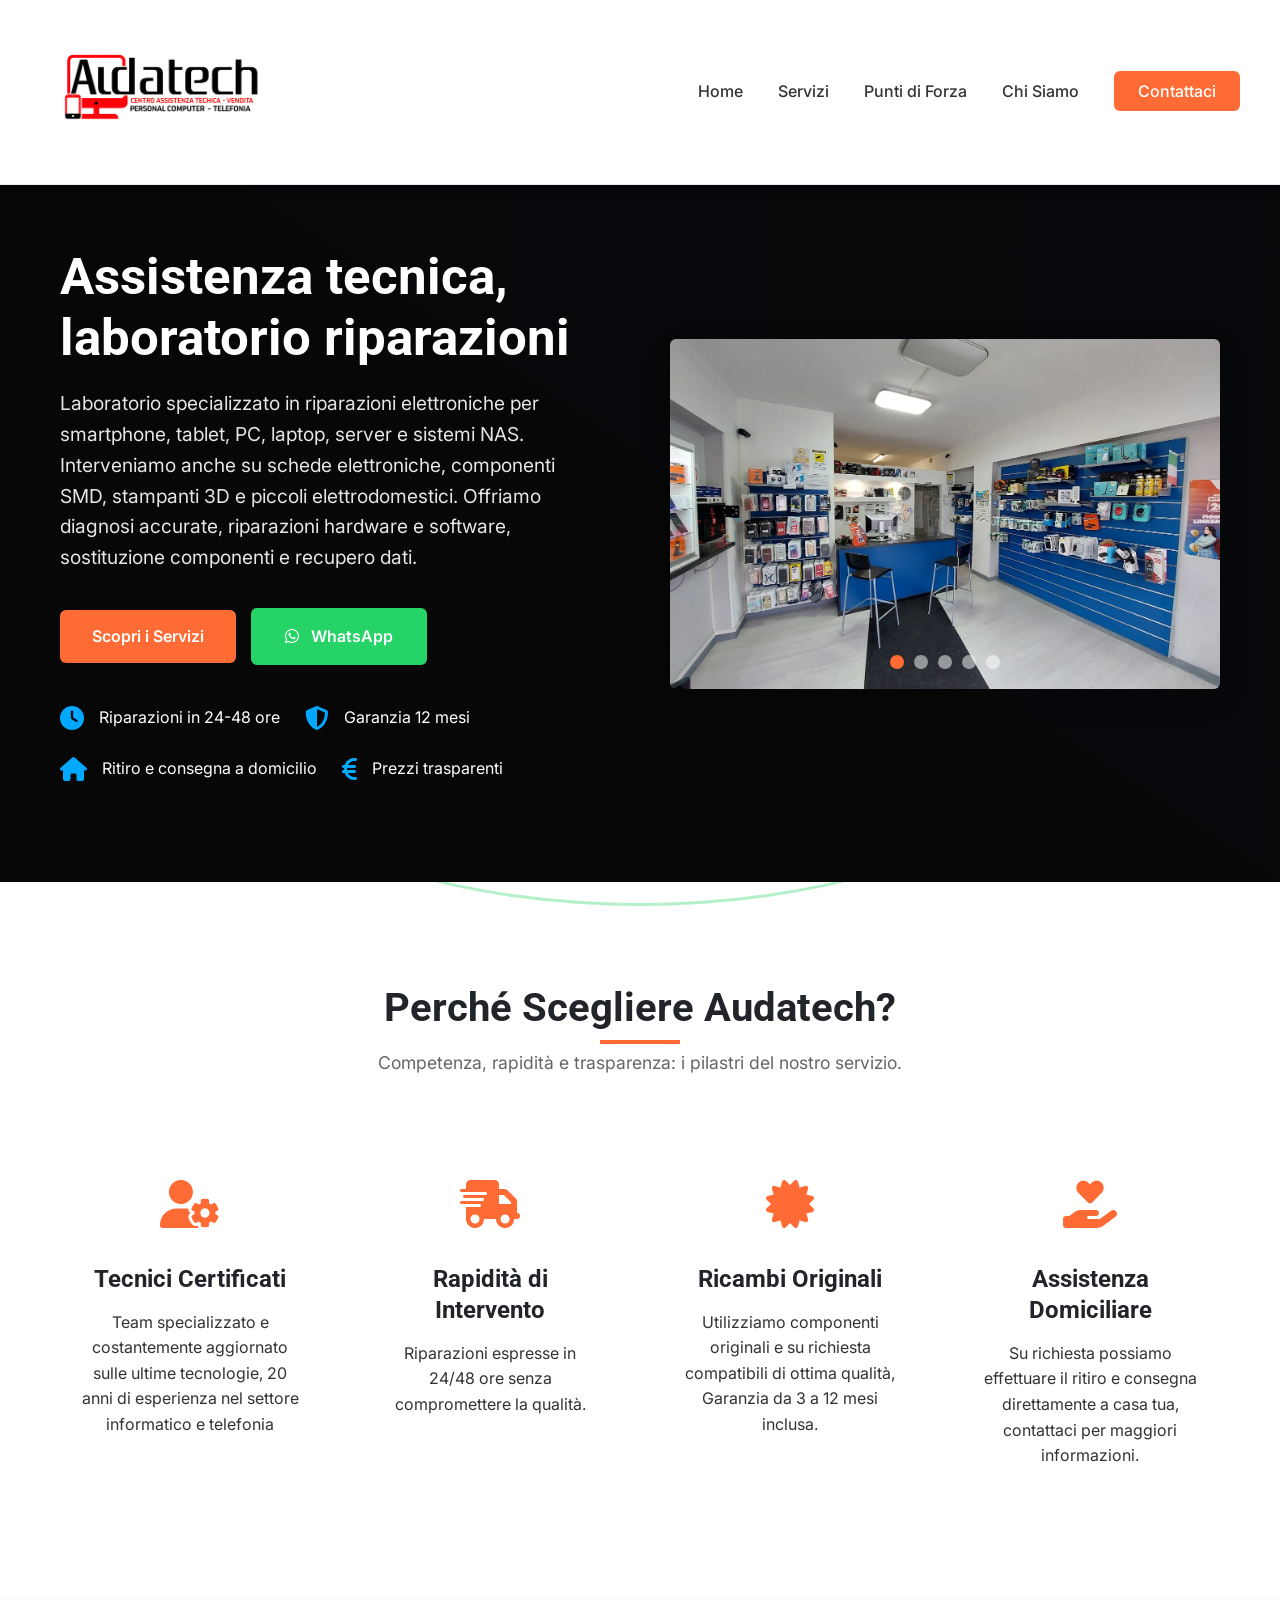
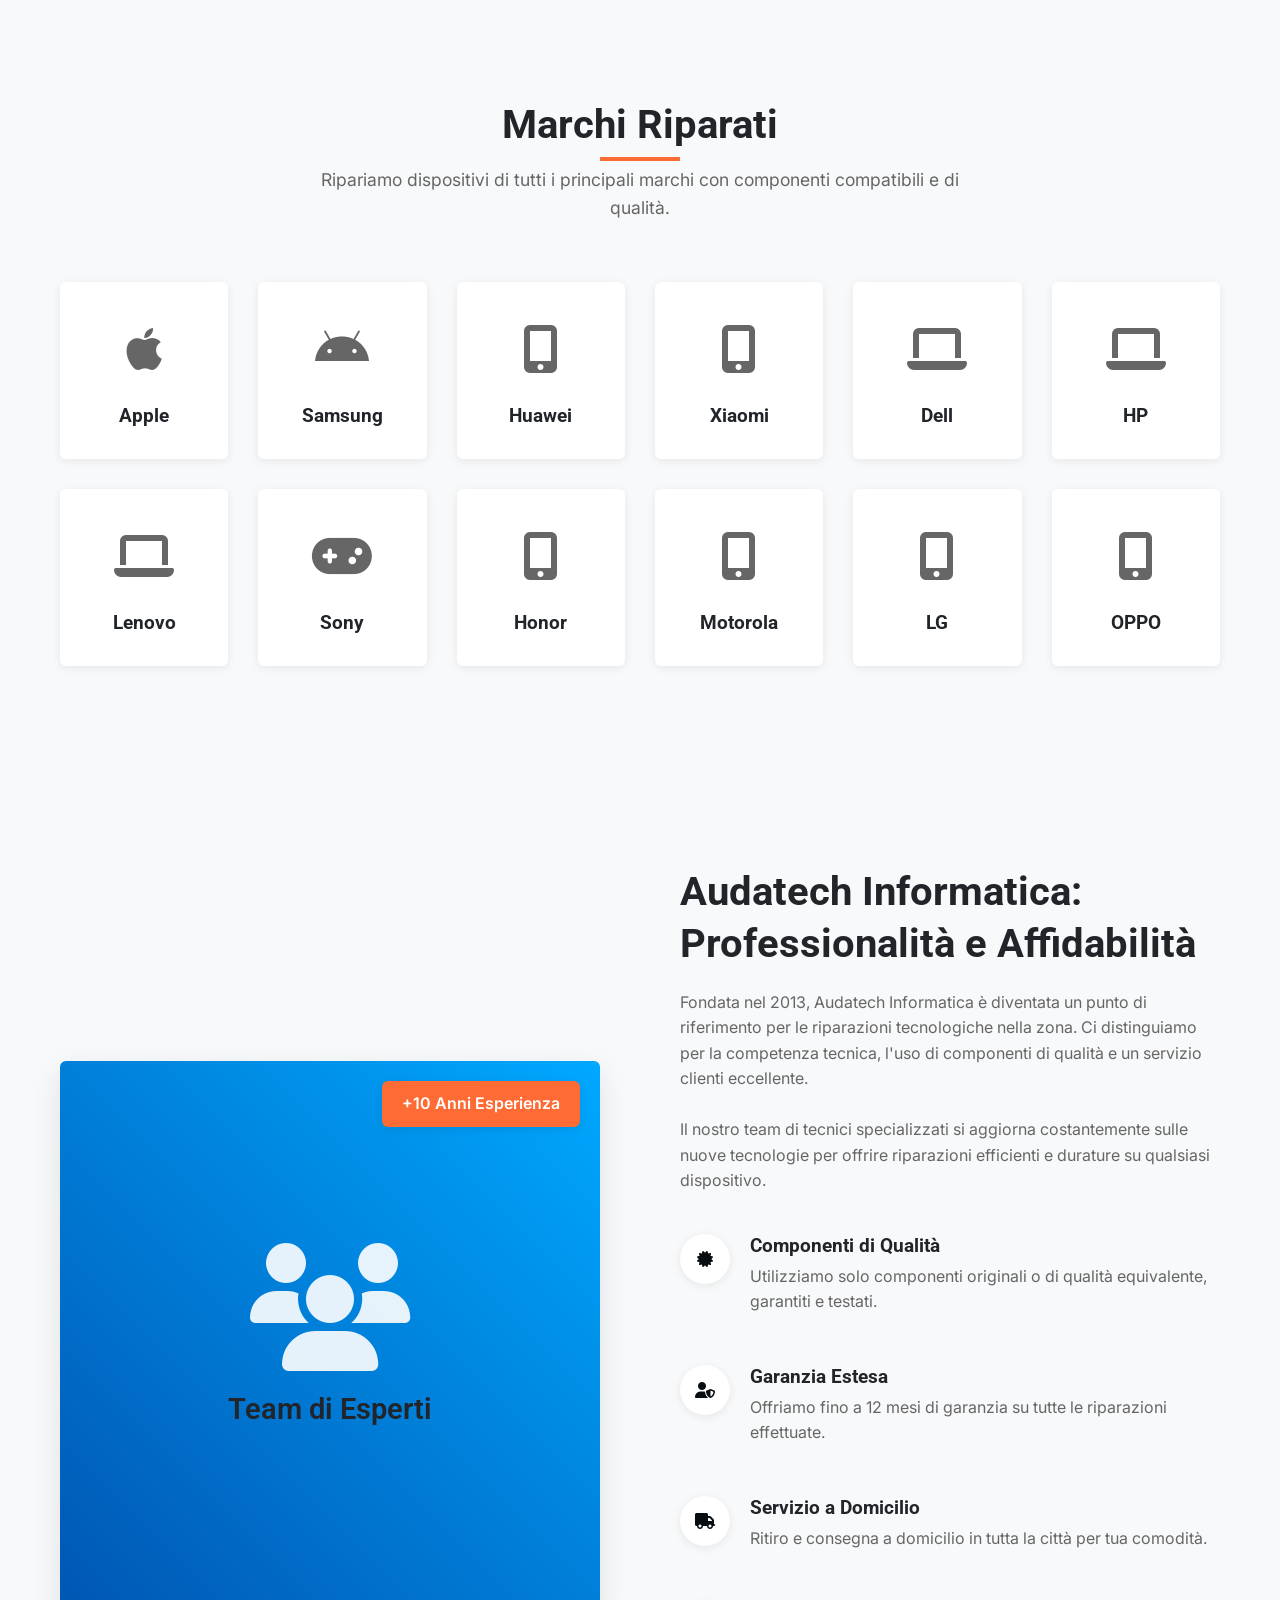
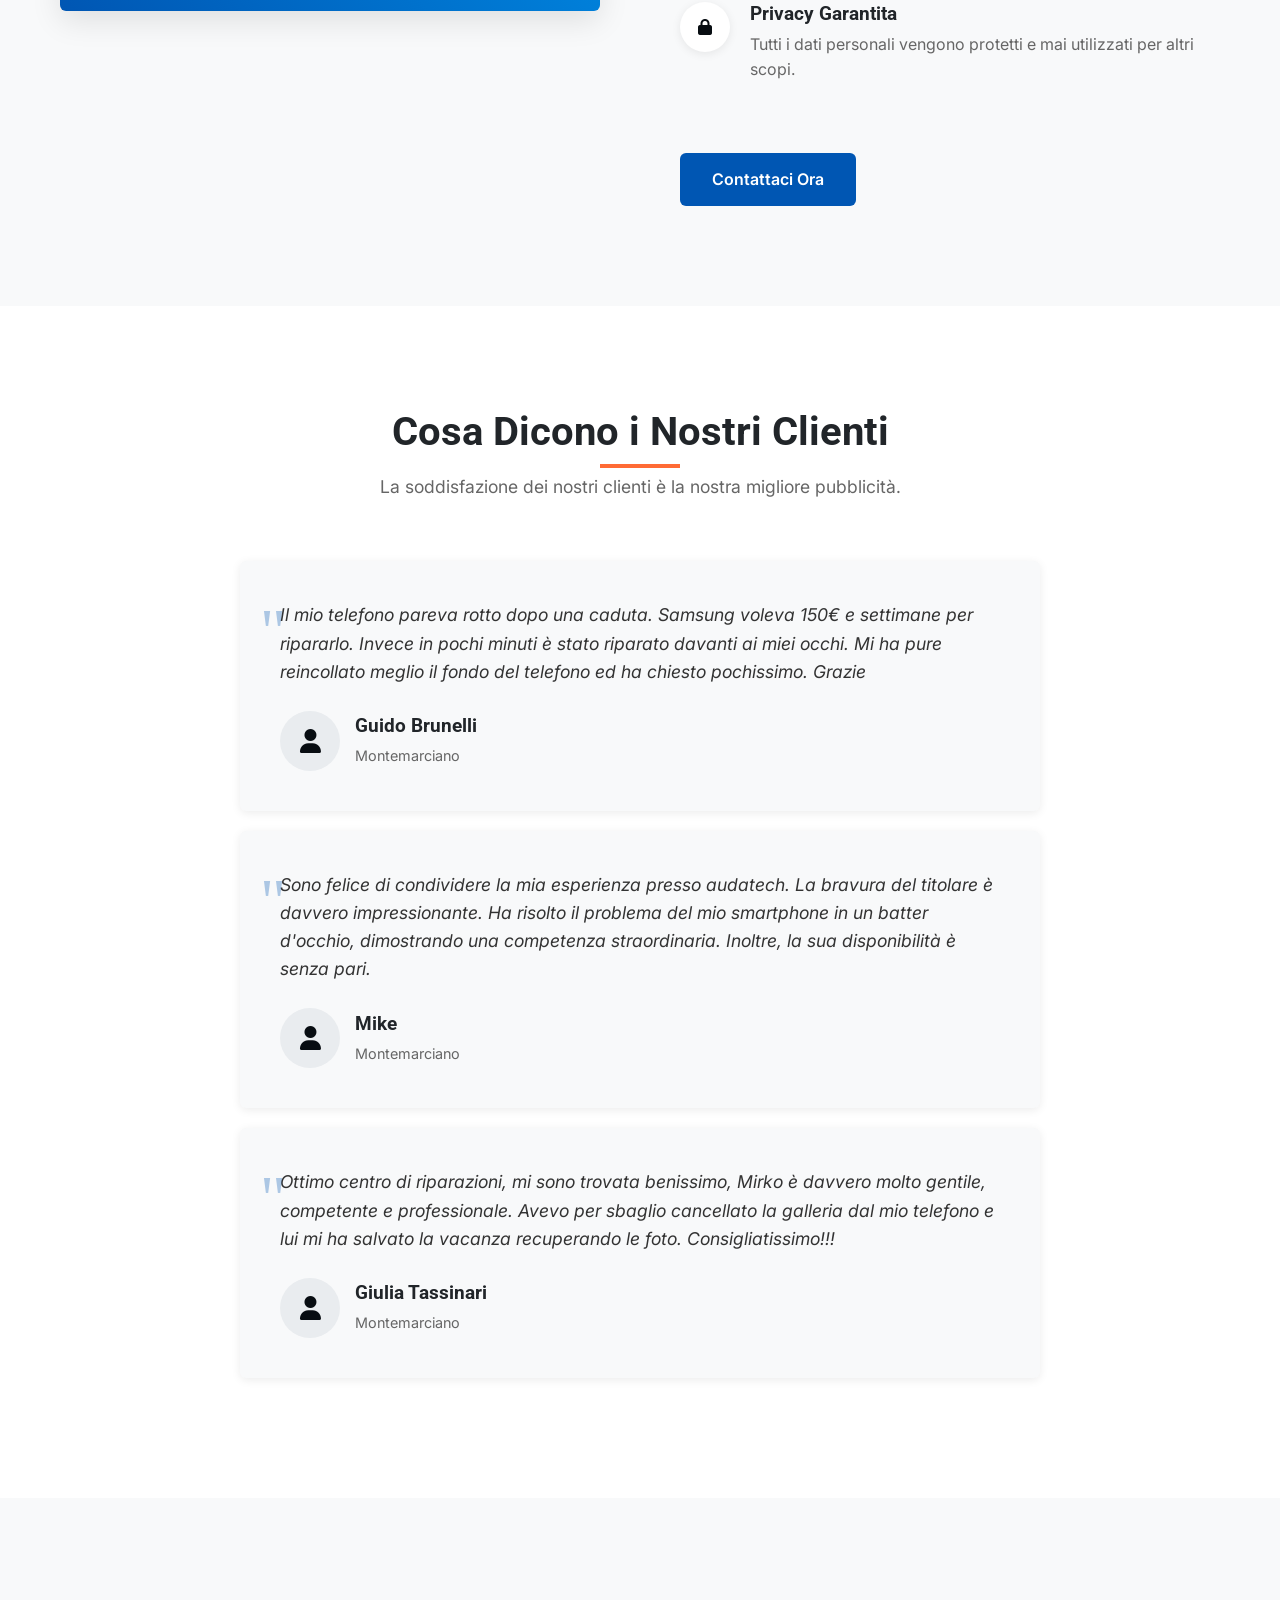
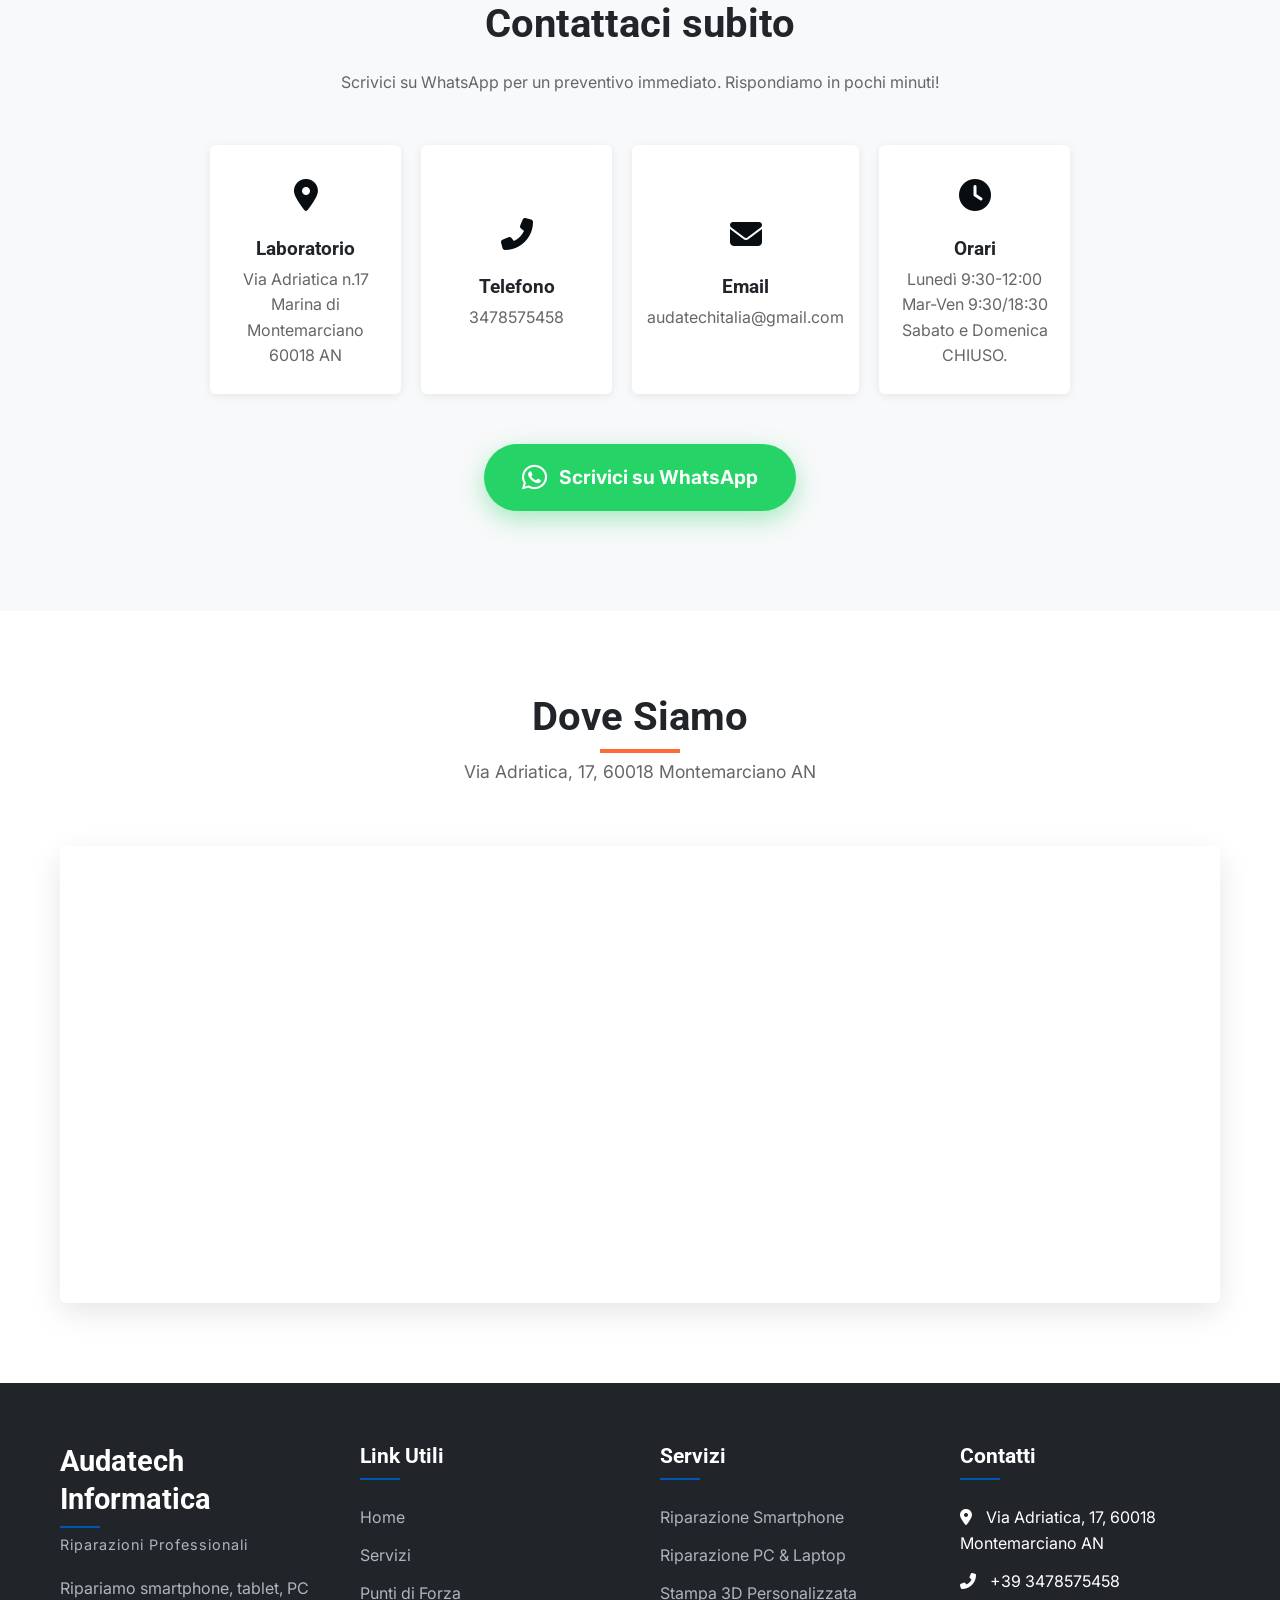
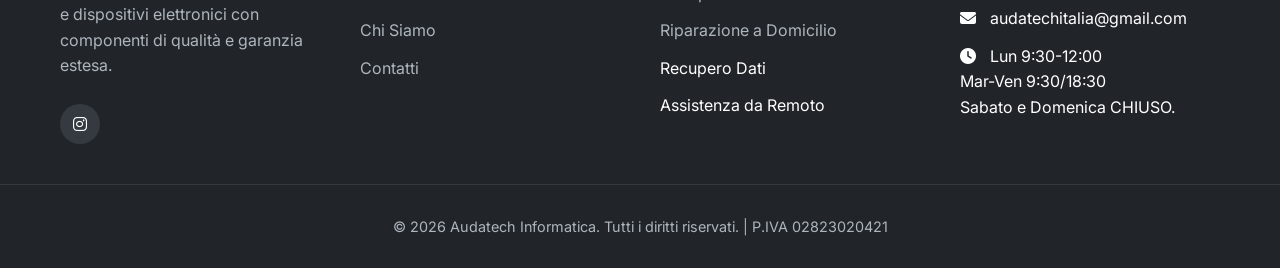
==== index.html @ 7ebfd82e "update index.html" ====
<!DOCTYPE html>
<html lang="it">
<head>
    <meta charset="UTF-8">
    <meta name="viewport" content="width=device-width, initial-scale=1.0">
    <meta name="description" content="Audatech Informatica: riparazione professionale di smartphone, tablet, PC e stampanti 3D a Montemarciano (AN). Preventivi rapidi, ricambi originali, garanzia fino a 12 mesi. Servizio a domicilio.">
    <title>Audatech Informatica | Riparazione Professionale Smartphone, Tablet e PC</title>
    <link rel="stylesheet" href="https://cdnjs.cloudflare.com/ajax/libs/font-awesome/6.4.0/css/all.min.css">
    <link href="https://fonts.googleapis.com/css2?family=Inter:wght@300;400;500;600;700&family=Roboto:wght@400;500;700&display=swap" rel="stylesheet">

    <style>
        :root {
            --primary: #080d12;
            --primary-dark: #003d82;
            --primary-light: #e8f0fe;
            --secondary: #ffffff;
            --accent: #ff6b35;
            --whatsapp: #25D366;
            --whatsapp-dark: #1da851;
            --text: #333333;
            --text-light: #666666;
            --light: #f8f9fa;
            --dark: #212529;
            --gray: #e9ecef;
            --gray-dark: #dee2e6;
            --shadow: 0 2px 10px rgba(0, 0, 0, 0.08);
            --shadow-lg: 0 10px 30px rgba(0, 0, 0, 0.1);
            --radius: 6px;
            --transition: all 0.3s ease;
        }

        * {
            margin: 0;
            padding: 0;
            box-sizing: border-box;
        }

        html {
            scroll-behavior: smooth;
        }

        body {
            font-family: 'Inter', sans-serif;
            color: var(--text);
            line-height: 1.6;
            font-weight: 400;
            background-color: #fff;
        }

        h1, h2, h3, h4, h5 {
            font-family: 'Roboto', sans-serif;
            font-weight: 700;
            line-height: 1.3;
            color: var(--dark);
        }

        .container {
            width: 100%;
            max-width: 1200px;
            margin: 0 auto;
            padding: 0 20px;
        }

        .section-padding {
            padding: 100px 0;
        }

        .section-title {
            margin-bottom: 60px;
            text-align: center;
        }

        .section-title h2 {
            font-size: 2.5rem;
            margin-bottom: 15px;
            position: relative;
            display: inline-block;
        }

        .section-title h2::after {
            content: '';
            position: absolute;
            bottom: -10px;
            left: 50%;
            transform: translateX(-50%);
            width: 80px;
            height: 4px;
            background-color: var(--accent);
        }

        .section-title p {
            max-width: 700px;
            margin: 0 auto;
            color: var(--text-light);
            font-size: 1.1rem;
        }

        .btn {
            display: inline-block;
            padding: 14px 32px;
            background-color: var(--primary);
            color: white;
            text-decoration: none;
            border-radius: var(--radius);
            font-weight: 600;
            transition: var(--transition);
            border: none;
            cursor: pointer;
            font-size: 1rem;
            text-align: center;
        }

        .btn:hover {
            background-color: var(--primary-dark);
            transform: translateY(-3px);
            box-shadow: var(--shadow-lg);
        }

        .btn-secondary {
            background-color: #0056b3;
            color: white;
        }

        .btn-secondary:hover {
            background-color: #003d82;
        }

        .btn-outline {
            background-color: transparent;
            color: var(--primary);
            border: 2px solid var(--primary);
        }

        .btn-outline:hover {
            background-color: var(--primary);
            color: white;
        }

        .btn-accent {
            background-color: var(--accent);
        }

        .btn-accent:hover {
            background-color: #e55a2b;
        }

        .btn-whatsapp {
            background-color: #25D366;
            color: white;
            display: inline-flex;
            align-items: center;
            gap: 12px;
            padding: 18px 38px;
            border-radius: 50px;
            font-size: 1.2rem;
            font-weight: 700;
            box-shadow: 0 8px 25px rgba(37, 211, 102, 0.4);
            transition: all 0.3s ease;
            text-decoration: none;
            border: none;
        }

        .btn-whatsapp:hover {
            background-color: #1da851;
            transform: translateY(-4px);
            box-shadow: 0 14px 35px rgba(37, 211, 102, 0.5);
        }

        .btn-whatsapp i {
            font-size: 1.8rem;
        }

        /* WHATSAPP FLOATING BUTTON */
        .whatsapp-float {
            position: fixed;
            bottom: 30px;
            right: 30px;
            z-index: 9998;
            display: flex;
            align-items: center;
            gap: 8px;
            cursor: pointer;
            text-decoration: none;
            transition: transform 0.3s ease, box-shadow 0.3s ease;
        }
        .whatsapp-float:hover {
            transform: translateY(-6px);
        }
        .whatsapp-float .whatsapp-badge {
            background: white;
            color: #333;
            font-weight: 600;
            font-size: 0.9rem;
            padding: 10px 18px;
            border-radius: 30px;
            box-shadow: 0 4px 18px rgba(0,0,0,0.15);
            white-space: nowrap;
            opacity: 0;
            transform: translateX(20px);
            transition: opacity 0.35s ease, transform 0.35s ease;
            pointer-events: none;
        }
        .whatsapp-float:hover .whatsapp-badge {
            opacity: 1;
            transform: translateX(0);
        }
        .whatsapp-float .whatsapp-circle {
            width: 62px;
            height: 62px;
            background: #25D366;
            border-radius: 50%;
            display: flex;
            align-items: center;
            justify-content: center;
            font-size: 2rem;
            color: white;
            box-shadow: 0 6px 24px rgba(37,211,102,0.45);
            transition: background 0.3s ease, transform 0.3s ease;
            position: relative;
            animation: whatsappBounce 2.5s ease-in-out infinite;
        }
        .whatsapp-float:hover .whatsapp-circle {
            background: #1da851;
            animation: none;
            transform: scale(1.08);
        }
        .whatsapp-circle::after {
            content: '';
            position: absolute;
            inset: -6px;
            border-radius: 50%;
            border: 3px solid rgba(37,211,102,0.35);
            animation: whatsappRing 2.5s ease-in-out infinite;
        }
        @keyframes whatsappBounce {
            0%,100%{transform:translateY(0);}
            20%{transform:translateY(-8px);}
            40%{transform:translateY(0);}
            60%{transform:translateY(-5px);}
            80%{transform:translateY(0);}
        }
        @keyframes whatsappRing {
            0%,100%{transform:scale(1);opacity:0.5;}
            50%{transform:scale(1.25);opacity:0;}
        }

        /* SLIDER HERO */
        .hero-slider {
            position: relative;
            width: 100%;
            height: 350px;
            border-radius: var(--radius);
            overflow: hidden;
            box-shadow: var(--shadow-lg);
        }
        .hero-slider .slides {
            display: flex;
            transition: transform 0.5s ease;
            height: 100%;
        }
        .hero-slider .slides img {
            min-width: 100%;
            width: 100%;
            height: 100%;
            object-fit: cover;
            display: block;
            flex-shrink: 0;
        }
        .hero-slider .slide-nav {
            position: absolute;
            bottom: 20px;
            left: 50%;
            transform: translateX(-50%);
            display: flex;
            gap: 10px;
            z-index: 3;
        }
        .hero-slider .slide-nav button {
            width: 14px;
            height: 14px;
            border-radius: 50%;
            background: rgba(255,255,255,0.5);
            border: none;
            cursor: pointer;
            transition: background 0.3s;
        }
        .hero-slider .slide-nav button.active {
            background: var(--accent);
        }

        /* Header */
        header {
            background-color: white;
            position: fixed;
            width: 100%;
            top: 0;
            z-index: 1000;
            box-shadow: var(--shadow);
            border-bottom: 1px solid var(--gray);
        }
        .header-container {
            display: flex;
            justify-content: space-between;
            align-items: center;
            padding: 12px 0;
        }
        .logo {
            display: block;
            transition: transform 0.3s;
            order: 0; /* Logo à gauche */
        }

        /* LOGO - TAILLE BEAUCOUP PLUS GRANDE */
        .logo img {
            height: 160px; /* Taille augmentée significativement */
            width: auto;
            display: block;
            max-width: 450px; /* Largeur max augmentée */
            object-fit: contain;
        }

        .logo:hover img {
            transform: scale(1.02);
        }

        @media (max-width: 768px) {
            .logo img {
                height: 100px; /* Plus grand aussi en mobile */
            }
            .header-container {
                padding: 8px 0;
            }
        }

        @media (max-width: 480px) {
            .logo img {
                height: 90px;
            }
        }

        .nav-desktop {
            display: flex;
            list-style: none;
            order: 1;
        }
        .nav-desktop li {
            margin-left: 35px;
        }
        .nav-desktop a {
            text-decoration: none;
            color: var(--text);
            font-weight: 500;
            font-size: 1rem;
            transition: color 0.3s;
            position: relative;
        }
        .nav-desktop a:hover {
            color: #0056b3;
        }
        .nav-desktop a::after {
            content: '';
            position: absolute;
            bottom: -5px;
            left: 0;
            width: 0;
            height: 2px;
            background-color: #0056b3;
            transition: width 0.3s;
        }
        .nav-desktop a:hover::after {
            width: 100%;
        }
        .nav-cta {
            background-color: var(--accent);
            color: white !important;
            padding: 10px 24px;
            border-radius: var(--radius);
            transition: var(--transition);
        }
        .nav-cta:hover {
            background-color: #e55a2b;
            color: white;
        }

        /* Mobile toggle - à DROITE avec marge à gauche pour l'écarter du bord */
        .mobile-toggle {
            display: none;
            order: 2; /* Placé à droite */
            font-size: 1.5rem;
            cursor: pointer;
            color: var(--primary);
            margin-right: 15px; /* Décalage vers la gauche depuis le bord droit */
            padding-left: 0;
        }

        /* MENU MOBILE */
        @media (max-width: 768px) {
            .mobile-toggle {
                display: block;
            }
            .nav-desktop {
                display: none;
                position: absolute;
                top: 100%;
                left: 0;
                width: 100%;
                background-color: white;
                flex-direction: column;
                padding: 0;
                box-shadow: var(--shadow);
                z-index: 999;
                order: 3;
            }
            .nav-desktop.active {
                display: flex;
            }
            .nav-desktop li {
                margin: 0;
                width: 100%;
            }
            .nav-desktop a {
                display: block;
                width: 100%;
                padding: 15px 25px;
                border-bottom: 1px solid #eee;
                font-size: 1.1rem;
                text-align: left;
            }
            .nav-desktop a.nav-cta {
                background-color: var(--accent);
                color: white !important;
                text-align: center;
                border-bottom: none;
                margin: 10px 25px;
                border-radius: var(--radius);
                padding: 12px;
            }
            
            /* Réorganisation de l'ordre en mobile */
            .header-container {
                flex-wrap: wrap;
            }
            .logo {
                flex: 1;
            }
        }

        /* Hero */
        .hero {
            padding-top: 220px; /* Augmenté pour accommoder le plus grand logo */
            padding-bottom: 100px;
            background: linear-gradient(rgba(0,0,0,0.75), rgba(0,0,0,0.75)),
                url('data:image/svg+xml,<svg xmlns="http://www.w3.org/2000/svg" viewBox="0 0 100 100" preserveAspectRatio="none"><path d="M0,0 L100,0 L100,100 Z" fill="%230056b3" opacity="0.1"/></svg>');
            background-color: #1a1a1a;
            background-size: cover;
            color: white;
            position: relative;
        }
        .hero-container {
            display: grid;
            grid-template-columns: 1fr 1fr;
            gap: 60px;
            align-items: center;
        }
        .hero-content h1 {
            font-size: 3.2rem;
            margin-bottom: 20px;
            line-height: 1.2;
            color: white;
        }
        .hero-content p {
            font-size: 1.2rem;
            color: rgba(255,255,255,0.9);
            margin-bottom: 35px;
            max-width: 500px;
        }
        .hero-buttons {
            display: flex;
            flex-wrap: wrap;
            gap: 15px;
            align-items: center;
        }
        .hero-features {
            display: flex;
            flex-wrap: wrap;
            gap: 25px;
            margin-top: 40px;
        }
        .hero-feature {
            display: flex;
            align-items: center;
            gap: 15px;
        }
        .hero-feature i {
            color: #00a8ff;
            font-size: 1.5rem;
        }
        .hero-feature span {
            font-size: 1rem;
            color: white;
        }
        .hero-image {
            display: flex;
            align-items: center;
            justify-content: center;
        }

        /* Services */
        .services {
            background-color: var(--light);
        }
        .services-grid {
            display: grid;
            grid-template-columns: repeat(auto-fit, minmax(300px, 1fr));
            gap: 30px;
        }
        .service-card {
            background-color: white;
            border-radius: var(--radius);
            padding: 40px 30px;
            box-shadow: var(--shadow);
            transition: var(--transition);
            text-align: center;
            border-top: 4px solid transparent;
            display: flex;
            flex-direction: column;
            justify-content: space-between;
        }
        .service-card:hover {
            transform: translateY(-10px);
            box-shadow: var(--shadow-lg);
            border-top: 4px solid #0056b3;
        }
        .service-icon {
            width: 80px; height: 80px;
            background-color: var(--primary-light);
            border-radius: 50%;
            display: flex;
            align-items: center;
            justify-content: center;
            margin: 0 auto 25px;
            color: var(--primary);
            font-size: 2rem;
        }
        .service-card h3 {
            font-size: 1.5rem;
            margin-bottom: 15px;
            color: var(--dark);
        }
        .service-card p {
            color: var(--text-light);
            margin-bottom: 20px;
        }
        .service-price {
            font-size: 1.8rem;
            font-weight: 700;
            color: var(--primary);
            margin-bottom: 20px;
        }
        .service-price span {
            font-size: 1rem;
            color: var(--text-light);
            font-weight: 400;
        }

        /* Punti di Forza */
        .punti-forza { background-color: white; }
        .punti-grid {
            display: grid;
            grid-template-columns: repeat(auto-fit, minmax(250px, 1fr));
            gap: 40px;
            margin-top: 50px;
        }
        .punto-item { text-align: center; padding: 30px 20px; }
        .punto-icon { font-size: 3rem; color: var(--accent); margin-bottom: 20px; }
        .punto-item h4 { font-size: 1.5rem; margin-bottom: 15px; }

        /* Brands */
        .brands { background-color: var(--light); }
        .brands-grid {
            display: grid;
            grid-template-columns: repeat(auto-fit, minmax(150px, 1fr));
            gap: 30px;
            align-items: center;
        }
        .brand-item {
            background-color: white;
            padding: 30px;
            border-radius: var(--radius);
            text-align: center;
            box-shadow: var(--shadow);
            transition: var(--transition);
        }
        .brand-item:hover {
            transform: translateY(-5px);
            box-shadow: var(--shadow-lg);
        }
        .brand-icon { font-size: 3rem; color: var(--text-light); margin-bottom: 15px; }
        .brand-item h4 { font-size: 1.2rem; color: var(--dark); }

        /* About */
        .about { background-color: var(--light); }
        .about-container {
            display: grid;
            grid-template-columns: 1fr 1fr;
            gap: 80px;
            align-items: center;
        }
        .about-image {
            position: relative;
            border-radius: var(--radius);
            overflow: hidden;
            box-shadow: var(--shadow-lg);
            background: linear-gradient(45deg, #0056b3, #00a8ff);
            height: 550px;
            display: flex;
            align-items: center;
            justify-content: center;
            color: white;
        }
        .about-badge {
            position: absolute;
            top: 20px; right: 20px;
            background-color: var(--accent);
            color: white;
            padding: 10px 20px;
            border-radius: var(--radius);
            font-weight: 600;
            box-shadow: var(--shadow);
        }
        .about-content h2 { font-size: 2.5rem; margin-bottom: 20px; }
        .about-content p { margin-bottom: 25px; color: var(--text-light); }
        .about-features { margin-top: 40px; }
        .about-feature { display: flex; align-items: flex-start; margin-bottom: 25px; }
        .feature-icon {
            width: 50px; height: 50px;
            background-color: white;
            border-radius: 50%;
            display: flex;
            align-items: center;
            justify-content: center;
            margin-right: 20px;
            color: var(--primary);
            flex-shrink: 0;
            box-shadow: var(--shadow);
        }
        .feature-content h4 { font-size: 1.2rem; margin-bottom: 5px; }

        /* Testimonials */
        .testimonials { background-color: white; }
        .testimonials-slider { max-width: 800px; margin: 0 auto; }
        .testimonial {
            background-color: var(--light);
            border-radius: var(--radius);
            padding: 40px;
            box-shadow: var(--shadow);
            margin: 20px auto;
            position: relative;
        }
        .testimonial::before {
            content: '"';
            position: absolute;
            top: 20px; left: 20px;
            font-size: 4rem;
            color: #0056b3;
            opacity: 0.3;
            font-family: serif;
        }
        .testimonial p { font-style: italic; color: var(--text); margin-bottom: 25px; font-size: 1.1rem; }
        .testimonial-author { display: flex; align-items: center; }
        .author-avatar {
            width: 60px; height: 60px;
            border-radius: 50%;
            background-color: var(--gray);
            margin-right: 15px;
            display: flex;
            align-items: center;
            justify-content: center;
            font-size: 1.5rem;
            color: var(--primary);
        }
        .author-info h4 { font-size: 1.2rem; margin-bottom: 5px; }
        .author-info p { font-style: normal; font-size: 0.9rem; color: var(--text-light); margin: 0; }

        /* Contact */
        .contact { background-color: var(--light); }
        .contact-container { max-width: 900px; margin: 0 auto; text-align: center; }
        .contact-info h2 { font-size: 2.5rem; margin-bottom: 20px; }
        .contact-info p { color: var(--text-light); margin-bottom: 30px; }
        .contact-details {
            display: grid;
            grid-template-columns: repeat(4, 1fr);
            gap: 20px;
            margin: 50px 0;
            align-items: stretch;
        }
        .contact-item {
            background: white;
            padding: 25px 15px;
            border-radius: var(--radius);
            box-shadow: var(--shadow);
            text-align: center;
            height: 100%;
            display: flex;
            flex-direction: column;
            align-items: center;
            justify-content: center;
        }
        .contact-icon { font-size: 2rem; color: var(--primary); margin-bottom: 15px; }
        .contact-content h4 { font-size: 1.2rem; margin-bottom: 5px; }
        .contact-content p { color: var(--text-light); margin: 0; }
        .whatsapp-highlight { margin-top: 20px; }

        /* Mappa */
        .map-section { padding: 80px 0; background: white; }
        .map-container { border-radius: var(--radius); overflow: hidden; box-shadow: var(--shadow-lg); }
        .map-container iframe { width: 100%; height: 450px; border: 0; }

        /* Footer */
        footer { background-color: var(--dark); color: white; padding: 60px 0 0; }
        .footer-container { display: grid; grid-template-columns: repeat(auto-fit, minmax(200px, 1fr)); gap: 40px; margin-bottom: 40px; }
        .footer-col h3 { font-size: 1.3rem; margin-bottom: 25px; color: white; position: relative; padding-bottom: 10px; }
        .footer-col h3::after { content: ''; position: absolute; bottom: 0; left: 0; width: 40px; height: 2px; background-color: #0056b3; }
        .footer-logo { display: flex; flex-direction: column; margin-bottom: 20px; }
        .footer-logo h3 { font-size: 1.8rem; margin-bottom: 5px; }
        .footer-logo span { font-size: 0.9rem; color: #adb5bd; letter-spacing: 1px; }
        .footer-col p { color: #adb5bd; margin-bottom: 25px; }
        .footer-links { list-style: none; }
        .footer-links li { margin-bottom: 12px; }
        .footer-links a { color: #adb5bd; text-decoration: none; transition: color 0.3s; }
        .footer-links a:hover { color: white !important; }
        .social-links { display: flex; gap: 15px; margin-top: 20px; }
        .social-links a {
            width: 40px; height: 40px;
            background-color: #343a40;
            border-radius: 50%;
            display: flex;
            align-items: center;
            justify-content: center;
            color: white;
            text-decoration: none;
            transition: var(--transition);
        }
        .social-links a:hover { background-color: #0056b3 !important; transform: translateY(-3px); }
        
        /* SUPPRESSION DE L'IMAGE FOOTER */
        .footer-image {
            display: none; /* Complètement retiré */
        }
        
        .copyright { 
            text-align: center; 
            padding: 30px 20px; 
            border-top: 1px solid #343a40; 
            color: #adb5bd; 
            font-size: 0.9rem;
            background-color: var(--dark);
            margin-top: 20px; /* Petit espace au-dessus du copyright */
        }

        /* Responsive */
        @media (max-width: 1100px) {
            .hero-container, .about-container { grid-template-columns: 1fr; gap: 60px; }
            .hero-content h1 { font-size: 2.8rem; }
            .hero-image { order: -1; }
            .contact-details { grid-template-columns: repeat(2, 1fr); }
        }
        @media (max-width: 768px) {
            .hero { padding-top: 180px; padding-bottom: 80px; }
            .hero-content h1 { font-size: 2rem; }
            .hero-content p { font-size: 1rem; }
            .hero-features { flex-direction: column; gap: 15px; }
            .services-grid { grid-template-columns: 1fr; }
            .section-padding { padding: 70px 0; }
            .whatsapp-float { bottom: 20px; right: 15px; }
            .whatsapp-float .whatsapp-circle { width: 50px; height: 50px; font-size: 1.4rem; }
            .btn-whatsapp { padding: 14px 28px; font-size: 1rem; }
            .btn-whatsapp i { font-size: 1.4rem; }
            .contact-details { grid-template-columns: 1fr 1fr; gap: 15px; }
            
            /* Ajustement mobile pour le menu hamburger */
            .mobile-toggle {
                margin-right: 5px; /* Un peu moins d'espace sur très petit écran */
            }
        }
        @media (max-width: 480px) {
            .contact-details { grid-template-columns: 1fr; }
        }
    </style>
</head>
<body>

    <!-- WHATSAPP FLOATING BUTTON -->
<a href="https://wa.me/393478575458?text=Salve%2C%20vorrei%20ricevere%20assistenza%20o%20informazioni%20per%20una%20riparazione.%20Grazie">
       class="whatsapp-float"
       target="_blank" rel="noopener noreferrer"
       aria-label="Contattaci su WhatsApp">
        <span class="whatsapp-badge">Chatta con noi!</span>
        <span class="whatsapp-circle">
            <i class="fab fa-whatsapp"></i>
        </span>
    </a>

    <!-- Header -->
    <header>
        <div class="container header-container">
            <!-- Logo à gauche -->
            <a href="#" class="logo">
                <img src="logo.png" alt="Audatech Informatica">
            </a>
            <!-- Menu hamburger à DROITE avec espacement -->
            <div class="mobile-toggle" id="mobileToggle">
                <i class="fas fa-bars"></i>
            </div>
            <ul class="nav-desktop" id="navDesktop">
                <li><a href="#home">Home</a></li>
                <li><a href="servizi.html">Servizi</a></li>
                <li><a href="#punti-forza">Punti di Forza</a></li>
                <li><a href="#chi-siamo">Chi Siamo</a></li>
                <li><a href="#contatti" class="nav-cta">Contattaci</a></li>
            </ul>
        </div>
    </header>

    <!-- HERO -->
    <section class="hero" id="home">
        <div class="container hero-container">
            <div class="hero-content">
                <h1>Assistenza tecnica, laboratorio riparazioni</h1>

        <p>
            Laboratorio specializzato in riparazioni elettroniche per smartphone, tablet, PC, laptop, server e sistemi NAS.
            Interveniamo anche su schede elettroniche, componenti SMD, stampanti 3D e piccoli elettrodomestici.
            Offriamo diagnosi accurate, riparazioni hardware e software, sostituzione componenti e recupero dati.
        </p>                <div class="hero-buttons">
                    <a href="servizi.html" class="btn btn-accent">Scopri i Servizi</a>
                    <a href="https://wa.me/393478575458?text=Salve%2C%20vorrei%20ricevere%20assistenza%20o%20informazioni%20per%20una%20riparazione.%20Grazie"
                       class="btn btn-outline"
                       style="color: white; border-color: #25D366; background-color: #25D366;"
                       target="_blank">
                        <i class="fab fa-whatsapp" style="margin-right: 8px;"></i> WhatsApp
                    </a>
                </div>
                <div class="hero-features">
                    <div class="hero-feature"><i class="fas fa-clock"></i><span>Riparazioni in 24-48 ore</span></div>
                    <div class="hero-feature"><i class="fas fa-shield-alt"></i><span>Garanzia 12 mesi</span></div>
                    <div class="hero-feature"><i class="fas fa-home"></i><span>Ritiro e consegna a domicilio</span></div>
                    <div class="hero-feature"><i class="fas fa-euro-sign"></i><span>Prezzi trasparenti</span></div>
                </div>
            </div>
            <div class="hero-image">
                <div class="hero-slider" id="heroSlider">
                    <div class="slides" id="heroSlides">
                        <img src="img1.jpg" alt="Riparazione 1">
                        <img src="img2.jpg" alt="Riparazione 2">
                        <img src="img3.jpg" alt="Riparazione 3">
                        <img src="img4.jpg" alt="Riparazione 4">
                         <img src="img.jpg" alt="Riparazione 4">
                    </div>
                    <div class="slide-nav" id="slideNav"></div>
                </div>
            </div>
        </div>
    </section>


    <!-- Punti di Forza -->
    <section class="punti-forza section-padding" id="punti-forza">
        <div class="container">
            <div class="section-title">
                <h2>Perché Scegliere Audatech?</h2>
                <p>Competenza, rapidità e trasparenza: i pilastri del nostro servizio.</p>
            </div>
            <div class="punti-grid">
                <div class="punto-item">
                    <div class="punto-icon"><i class="fas fa-user-cog"></i></div>
                    <h4>Tecnici Certificati</h4>
                    <p>Team specializzato e costantemente aggiornato sulle ultime tecnologie, 20 anni di esperienza nel settore informatico e telefonia</p>
                </div>
                <div class="punto-item">
                    <div class="punto-icon"><i class="fas fa-shipping-fast"></i></div>
                    <h4>Rapidità di Intervento</h4>
                    <p>Riparazioni espresse in 24/48 ore senza compromettere la qualità.</p>
                </div>
                <div class="punto-item">
                    <div class="punto-icon"><i class="fas fa-certificate"></i></div>
                    <h4>Ricambi Originali</h4>
                    <p>Utilizziamo componenti originali e su richiesta compatibili di ottima qualità, Garanzia da 3 a 12 mesi inclusa.</p>
                </div>
                <div class="punto-item">
                    <div class="punto-icon"><i class="fas fa-hand-holding-heart"></i></div>
                    <h4>Assistenza Domiciliare</h4>
                    <p>Su richiesta possiamo effettuare il ritiro e consegna direttamente a casa tua, contattaci per maggiori informazioni.</p>
                </div>
            </div>
        </div>
    </section>

    <!-- Brands -->
    <section class="brands section-padding">
        <div class="container">
            <div class="section-title">
                <h2>Marchi Riparati</h2>
                <p>Ripariamo dispositivi di tutti i principali marchi con componenti compatibili e di qualità.</p>
            </div>
            <div class="brands-grid">
                <div class="brand-item"><div class="brand-icon"><i class="fab fa-apple"></i></div><h4>Apple</h4></div>
                <div class="brand-item"><div class="brand-icon"><i class="fab fa-android"></i></div><h4>Samsung</h4></div>
                <div class="brand-item"><div class="brand-icon"><i class="fas fa-mobile-alt"></i></div><h4>Huawei</h4></div>
                <div class="brand-item"><div class="brand-icon"><i class="fas fa-mobile-alt"></i></div><h4>Xiaomi</h4></div>
                <div class="brand-item"><div class="brand-icon"><i class="fas fa-laptop"></i></div><h4>Dell</h4></div>
                <div class="brand-item"><div class="brand-icon"><i class="fas fa-laptop"></i></div><h4>HP</h4></div>
                <div class="brand-item"><div class="brand-icon"><i class="fas fa-laptop"></i></div><h4>Lenovo</h4></div>
                <div class="brand-item"><div class="brand-icon"><i class="fas fa-gamepad"></i></div><h4>Sony</h4></div>
                <div class="brand-item"><div class="brand-icon"><i class="fas fa-mobile-alt"></i></div><h4>Honor</h4></div>
                <div class="brand-item"><div class="brand-icon"><i class="fas fa-mobile-alt"></i></div><h4>Motorola</h4></div>
                <div class="brand-item"><div class="brand-icon"><i class="fas fa-mobile-alt"></i></div><h4>LG</h4></div>
                <div class="brand-item"><div class="brand-icon"><i class="fas fa-mobile-alt"></i></div><h4>OPPO</h4></div>
            </div>
        </div>
    </section>

    <!-- Chi Siamo -->
    <section class="about section-padding" id="chi-siamo">
        <div class="container about-container">
            <div class="about-image">
                <div style="text-align: center; padding: 30px;">
                    <i class="fas fa-users" style="font-size: 8rem; opacity: 0.9;"></i>
                    <h3 style="margin-top: 20px; font-size: 1.8rem; font-weight: 600;">Team di Esperti</h3>
                </div>
                <div class="about-badge"><span>+10 Anni Esperienza</span></div>
            </div>
            <div class="about-content">
                <h2>Audatech Informatica: Professionalità e Affidabilità</h2>
                <p>Fondata nel 2013, Audatech Informatica è diventata un punto di riferimento per le riparazioni tecnologiche nella zona. Ci distinguiamo per la competenza tecnica, l'uso di componenti di qualità e un servizio clienti eccellente.</p>
                <p>Il nostro team di tecnici specializzati si aggiorna costantemente sulle nuove tecnologie per offrire riparazioni efficienti e durature su qualsiasi dispositivo.</p>
                <div class="about-features">
                    <div class="about-feature"><div class="feature-icon"><i class="fas fa-certificate"></i></div><div class="feature-content"><h4>Componenti di Qualità</h4><p>Utilizziamo solo componenti originali o di qualità equivalente, garantiti e testati.</p></div></div>
                    <div class="about-feature"><div class="feature-icon"><i class="fas fa-user-shield"></i></div><div class="feature-content"><h4>Garanzia Estesa</h4><p>Offriamo fino a 12 mesi di garanzia su tutte le riparazioni effettuate.</p></div></div>
                    <div class="about-feature"><div class="feature-icon"><i class="fas fa-truck"></i></div><div class="feature-content"><h4>Servizio a Domicilio</h4><p>Ritiro e consegna a domicilio in tutta la città per tua comodità.</p></div></div>
                    <div class="about-feature"><div class="feature-icon"><i class="fas fa-lock"></i></div><div class="feature-content"><h4>Privacy Garantita</h4><p>Tutti i dati personali vengono protetti e mai utilizzati per altri scopi.</p></div></div>
                </div>
                <a href="#contatti" class="btn btn-secondary" style="margin-top: 20px;">Contattaci Ora</a>
            </div>
        </div>
    </section>

    <!-- Testimonials -->
    <section class="testimonials section-padding">
        <div class="container">
            <div class="section-title">
                <h2>Cosa Dicono i Nostri Clienti</h2>
                <p>La soddisfazione dei nostri clienti è la nostra migliore pubblicità.</p>
            </div>
            <div class="testimonials-slider">
                <div class="testimonial">
                    <p>Il mio telefono pareva rotto dopo una caduta. Samsung voleva 150€ e settimane per ripararlo. Invece in pochi minuti è stato riparato davanti ai miei occhi. Mi ha pure reincollato meglio il fondo del telefono ed ha chiesto pochissimo. Grazie</p>
                    <div class="testimonial-author"><div class="author-avatar"><i class="fas fa-user"></i></div><div class="author-info"><h4>Guido Brunelli</h4><p>Montemarciano</p></div></div>
                </div>
            </div>
            <div class="testimonials-slider">
                <div class="testimonial">
                    <p>Sono felice di condividere la mia esperienza presso audatech. La bravura del titolare è davvero impressionante. Ha risolto il problema del mio smartphone in un batter d'occhio, dimostrando una competenza straordinaria. Inoltre, la sua disponibilità è senza pari.</p>
                    <div class="testimonial-author"><div class="author-avatar"><i class="fas fa-user"></i></div><div class="author-info"><h4>Mike</h4><p>Montemarciano</p></div></div>
                </div>
            </div>
            <div class="testimonials-slider">
                <div class="testimonial">
                    <p>Ottimo centro di riparazioni, mi sono trovata benissimo, Mirko è davvero molto gentile, competente e professionale. Avevo per sbaglio cancellato la galleria dal mio telefono e lui mi ha salvato la vacanza recuperando le foto. Consigliatissimo!!!</p>
                    <div class="testimonial-author"><div class="author-avatar"><i class="fas fa-user"></i></div><div class="author-info"><h4>Giulia Tassinari</h4><p>Montemarciano</p></div></div>
                </div>
            </div>
        </div>
    </section>

    <!-- Contatti -->
    <section class="contact section-padding" id="contatti">
        <div class="container contact-container">
            <div class="contact-info">
                <h2>Contattaci subito</h2>
                <p>Scrivici su WhatsApp per un preventivo immediato. Rispondiamo in pochi minuti!</p>
                <div class="contact-details">
                    <div class="contact-item"><div class="contact-icon"><i class="fas fa-map-marker-alt"></i></div><div class="contact-content"><h4>Laboratorio</h4><p>Via Adriatica n.17<br>Marina di  Montemarciano <br>60018 AN</p></div></div>
                    <div class="contact-item"><div class="contact-icon"><i class="fas fa-phone-alt"></i></div><div class="contact-content"><h4>Telefono</h4><p>3478575458</p></div></div>
                    <div class="contact-item"><div class="contact-icon"><i class="fas fa-envelope"></i></div><div class="contact-content"><h4>Email</h4><p>audatechitalia@gmail.com</p></div></div>
                    <div class="contact-item"><div class="contact-icon"><i class="fas fa-clock"></i></div><div class="contact-content"><h4>Orari</h4><p>Lunedì 9:30-12:00 </br>  Mar-Ven 9:30/18:30 </br>Sabato e Domenica CHIUSO.</p></div></div>
                </div>
                <div class="whatsapp-highlight">
                    <a href="https://wa.me/393478575458?text=Ciao%20Audatech%2C%20vorrei%20un%20preventivo%20per%20una%20riparazione"
                       class="btn-whatsapp" target="_blank">
                        <i class="fab fa-whatsapp"></i> Scrivici su WhatsApp
                    </a>
                </div>
            </div>
        </div>
    </section>

    <!-- Mappa -->
    <section class="map-section">
        <div class="container">
            <div class="section-title">
                <h2>Dove Siamo</h2>
                <p>Via Adriatica, 17, 60018 Montemarciano AN</p>
            </div>
            <div class="map-container">
                <iframe src="https://www.google.com/maps/embed?pb=!1m18!1m12!1m3!1d11604.63123456789!2d13.345678!3d43.123456!2m3!1f0!2f0!3f0!3m2!1i1024!2i768!4f13.1!3m3!1m2!1s0x132cbf123456789%3A0x123456789abcdef!2sVia%20Adriatica%2C%2017%2C%2060018%20Montemarciano%20AN!5e0!3m2!1sit!2sit!4v1717000000000"
                        allowfullscreen="" loading="lazy" referrerpolicy="no-referrer-when-downgrade"
                        title="Mappa Audatech Informatica"></iframe>
            </div>
        </div>
    </section>

    <!-- Footer -->
    <footer>
        <div class="container">
            <div class="footer-container">
                <div class="footer-col">
                    <div class="footer-logo">
                        <h3>Audatech Informatica</h3>
                        <span>Riparazioni Professionali</span>
                    </div>
                    <p>Ripariamo smartphone, tablet, PC e dispositivi elettronici con componenti di qualità e garanzia estesa.</p>
                    <div class="social-links">
                        <a href="https://www.instagram.com/audatech_marina?igsh=eDBsdjBocjh6OA==" aria-label="Instagram"><i class="fab fa-instagram"></i></a>
                    </div>
                </div>
                <div class="footer-col">
                    <h3>Link Utili</h3>
                    <ul class="footer-links">
                        <li><a href="#home">Home</a></li>
                        <li><a href="servizi.html">Servizi</a></li>
                        <li><a href="#punti-forza">Punti di Forza</a></li>
                        <li><a href="#chi-siamo">Chi Siamo</a></li>
                        <li><a href="#contatti">Contatti</a></li>
                    </ul>
                </div>
                <div class="footer-col">
                    <h3>Servizi</h3>
                    <ul class="footer-links">
                        <li><a href="riparazione-smartphone.html">Riparazione Smartphone</a></li>
                        <li><a href="riparazione-pc.html">Riparazione PC & Laptop</a></li>
                        <li><a href="stampa3d.html">Stampa 3D Personalizzata</a></li>
                        <li><a href="interventi-domicilio.html">Riparazione a Domicilio</a></li>
                        <li><!--<a href="recupero-dati.html"></a>-->Recupero Dati</li>
                        <li><!--  <a href="assistenza-remoto.html"></a>-->Assistenza da Remoto</li>
                    </ul>
                </div>
                <div class="footer-col">
                    <h3>Contatti</h3>
                    <ul class="footer-links">
                        <li><i class="fas fa-map-marker-alt" style="margin-right: 10px;"></i> Via Adriatica, 17, 60018 Montemarciano AN</li>
                        <li><i class="fas fa-phone-alt" style="margin-right: 10px;"></i> +39 3478575458</li>
                        <li><i class="fas fa-envelope" style="margin-right: 10px;"></i> audatechitalia@gmail.com</li>
        
                        <li>
                      <i class="fas fa-clock" style="margin-right: 10px;"></i>
                      Lun 9:30-12:00 <br> Mar-Ven 9:30/18:30 <br>Sabato e Domenica CHIUSO. 
                    </li>
                    
                    </ul>
                </div>
            </div>
        </div>
        
        <div class="copyright">
            <p>&copy; 2026 Audatech Informatica. Tutti i diritti riservati. | P.IVA 02823020421</p>
        </div>
    </footer>

    <script>
        // Mobile menu
        const mobileToggle = document.getElementById('mobileToggle');
        const navDesktop = document.getElementById('navDesktop');
        mobileToggle.addEventListener('click', () => {
            navDesktop.classList.toggle('active');
            const icon = mobileToggle.querySelector('i');
            if (navDesktop.classList.contains('active')) {
                icon.classList.remove('fa-bars');
                icon.classList.add('fa-times');
            } else {
                icon.classList.remove('fa-times');
                icon.classList.add('fa-bars');
            }
        });

        // Fermer le menu en cliquant à l'extérieur
        document.addEventListener('click', (e) => {
            if (!navDesktop.contains(e.target) && !mobileToggle.contains(e.target) && navDesktop.classList.contains('active')) {
                navDesktop.classList.remove('active');
                mobileToggle.querySelector('i').classList.remove('fa-times');
                mobileToggle.querySelector('i').classList.add('fa-bars');
            }
        });

        // Smooth scrolling
        document.querySelectorAll('a[href^="#"]').forEach(anchor => {
            anchor.addEventListener('click', function(e) {
                e.preventDefault();
                const targetId = this.getAttribute('href');
                if (targetId === '#') return;
                const targetElement = document.querySelector(targetId);
                if (targetElement) {
                    if (navDesktop.classList.contains('active')) {
                        navDesktop.classList.remove('active');
                        mobileToggle.querySelector('i').classList.add('fa-bars');
                        mobileToggle.querySelector('i').classList.remove('fa-times');
                    }
                    window.scrollTo({ top: targetElement.offsetTop - 100, behavior: 'smooth' });
                }
            });
        });

        // Sticky header shadow
        window.addEventListener('scroll', () => {
            const header = document.querySelector('header');
            header.style.boxShadow = window.scrollY > 50 ? '0 4px 12px rgba(0, 0, 0, 0.1)' : '0 2px 10px rgba(0, 0, 0, 0.08)';
        });

        // Hero Slider
        (function(){
            var slider = document.getElementById('heroSlider');
            if(!slider) return;
            var slides = document.getElementById('heroSlides');
            var navEl = document.getElementById('slideNav');
            var imgs = slides.querySelectorAll('img');
            var total = imgs.length, cur = 0, timer, startX = 0;
            if(!total) return;
            for(var i = 0; i < total; i++){
                var b = document.createElement('button');
                b.addEventListener('click', (function(idx){ return function(){ go(idx); }; })(i));
                navEl.appendChild(b);
            }
            var dots = navEl.querySelectorAll('button');
            function update(i){
                slides.style.transform = 'translateX(-' + (i * 100) + '%)';
                dots.forEach(function(d, j){ d.classList.toggle('active', j === i); });
            }
            function go(i){ cur = (i + total) % total; update(cur); restart(); }
            function restart(){ clearInterval(timer); timer = setInterval(function(){ go(cur + 1); }, 4000); }
            slider.addEventListener('mouseenter', function(){ clearInterval(timer); });
            slider.addEventListener('mouseleave', restart);
            slides.addEventListener('touchstart', function(e){ startX = e.touches[0].clientX; clearInterval(timer); }, {passive: true});
            slides.addEventListener('touchend', function(e){
                var dx = e.changedTouches[0].clientX - startX;
                if(Math.abs(dx) > 40) go(cur + (dx < 0 ? 1 : -1));
                else restart();
            }, {passive: true});
            update(0); restart();
        })();
    </script>
</body>
</html>
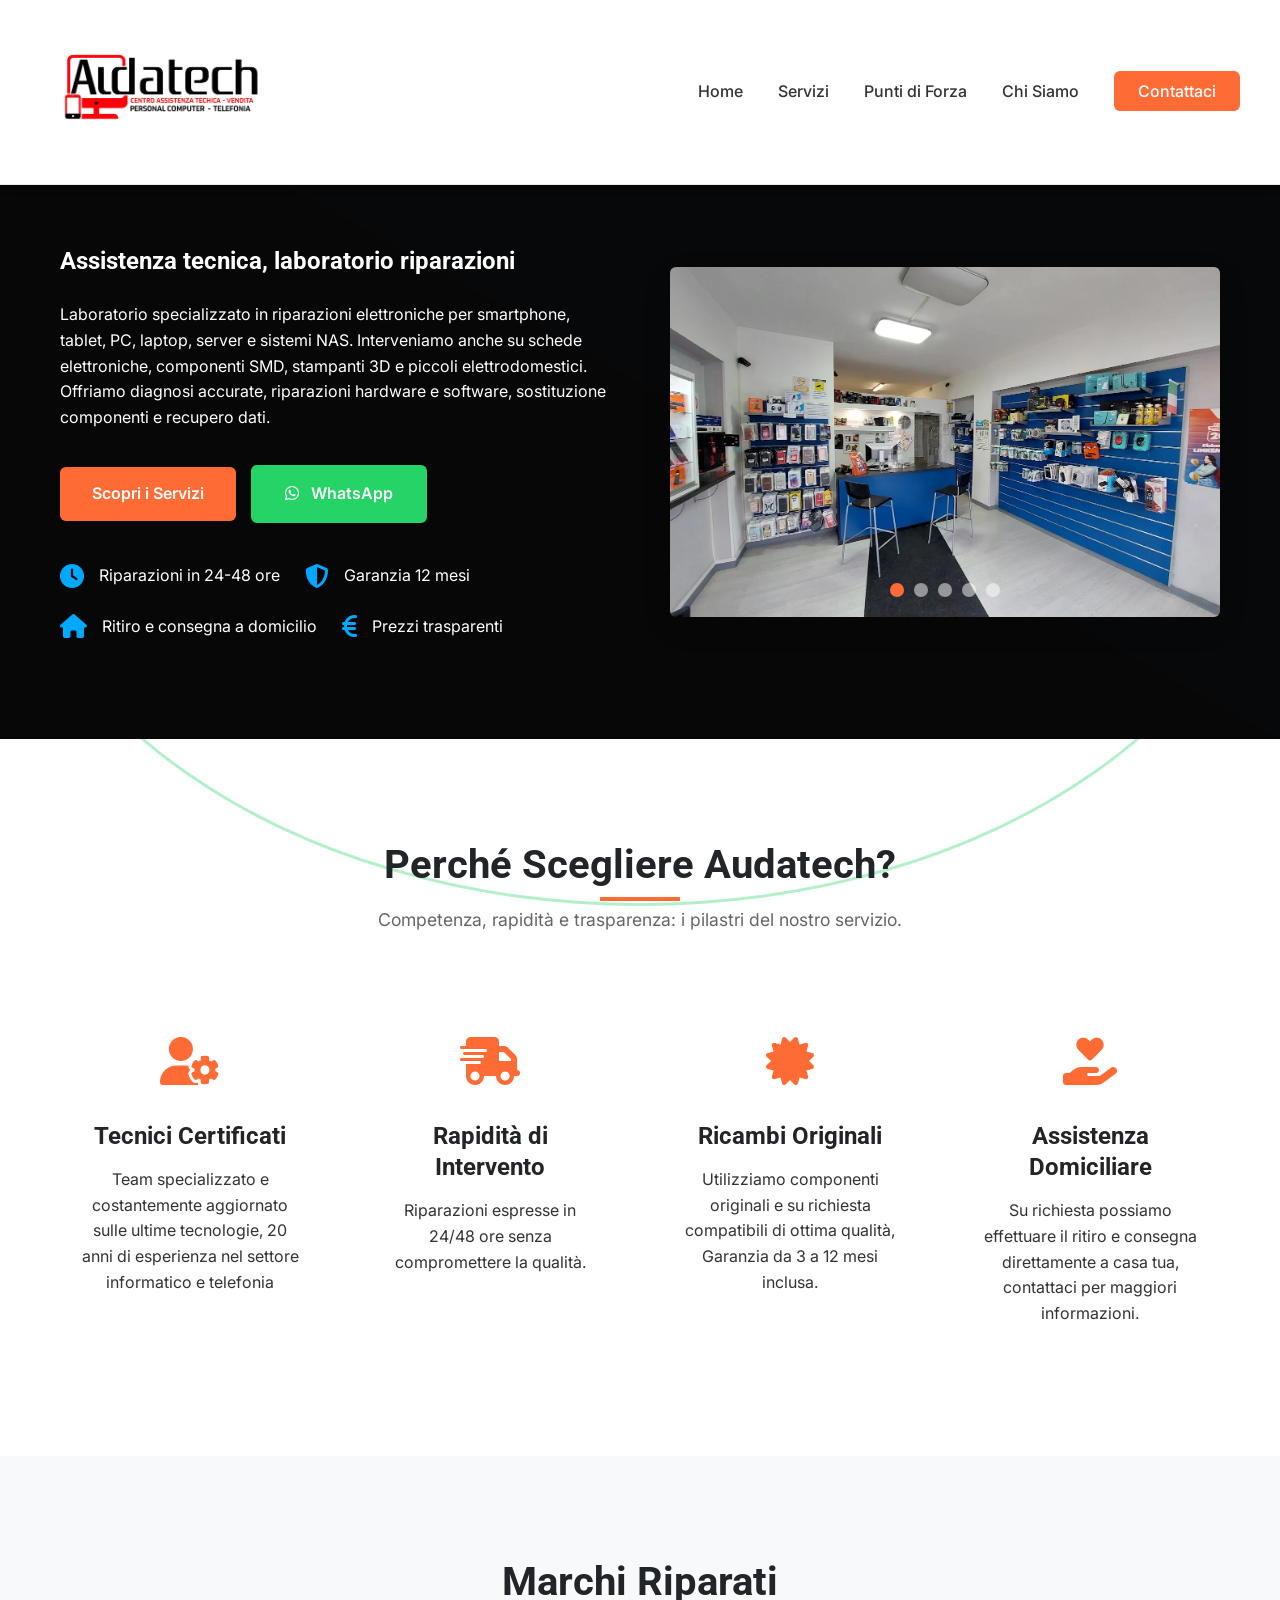
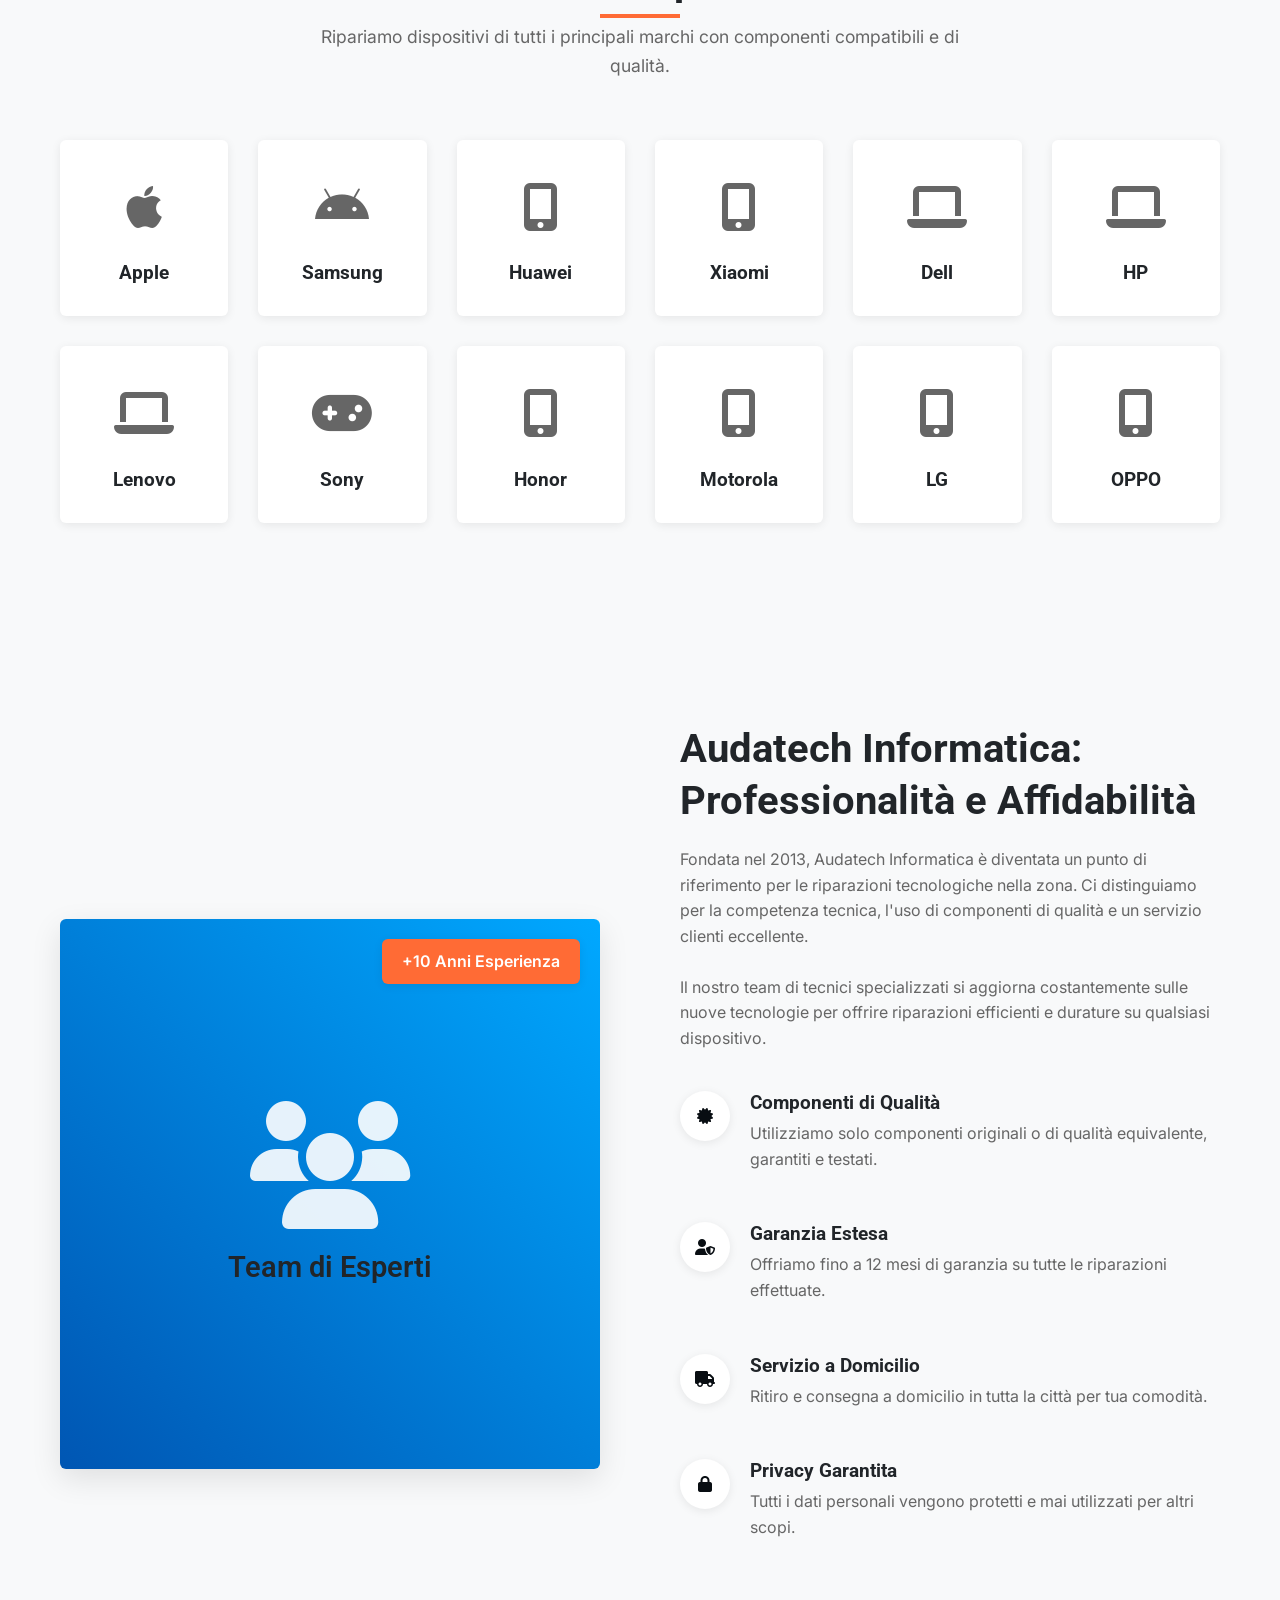
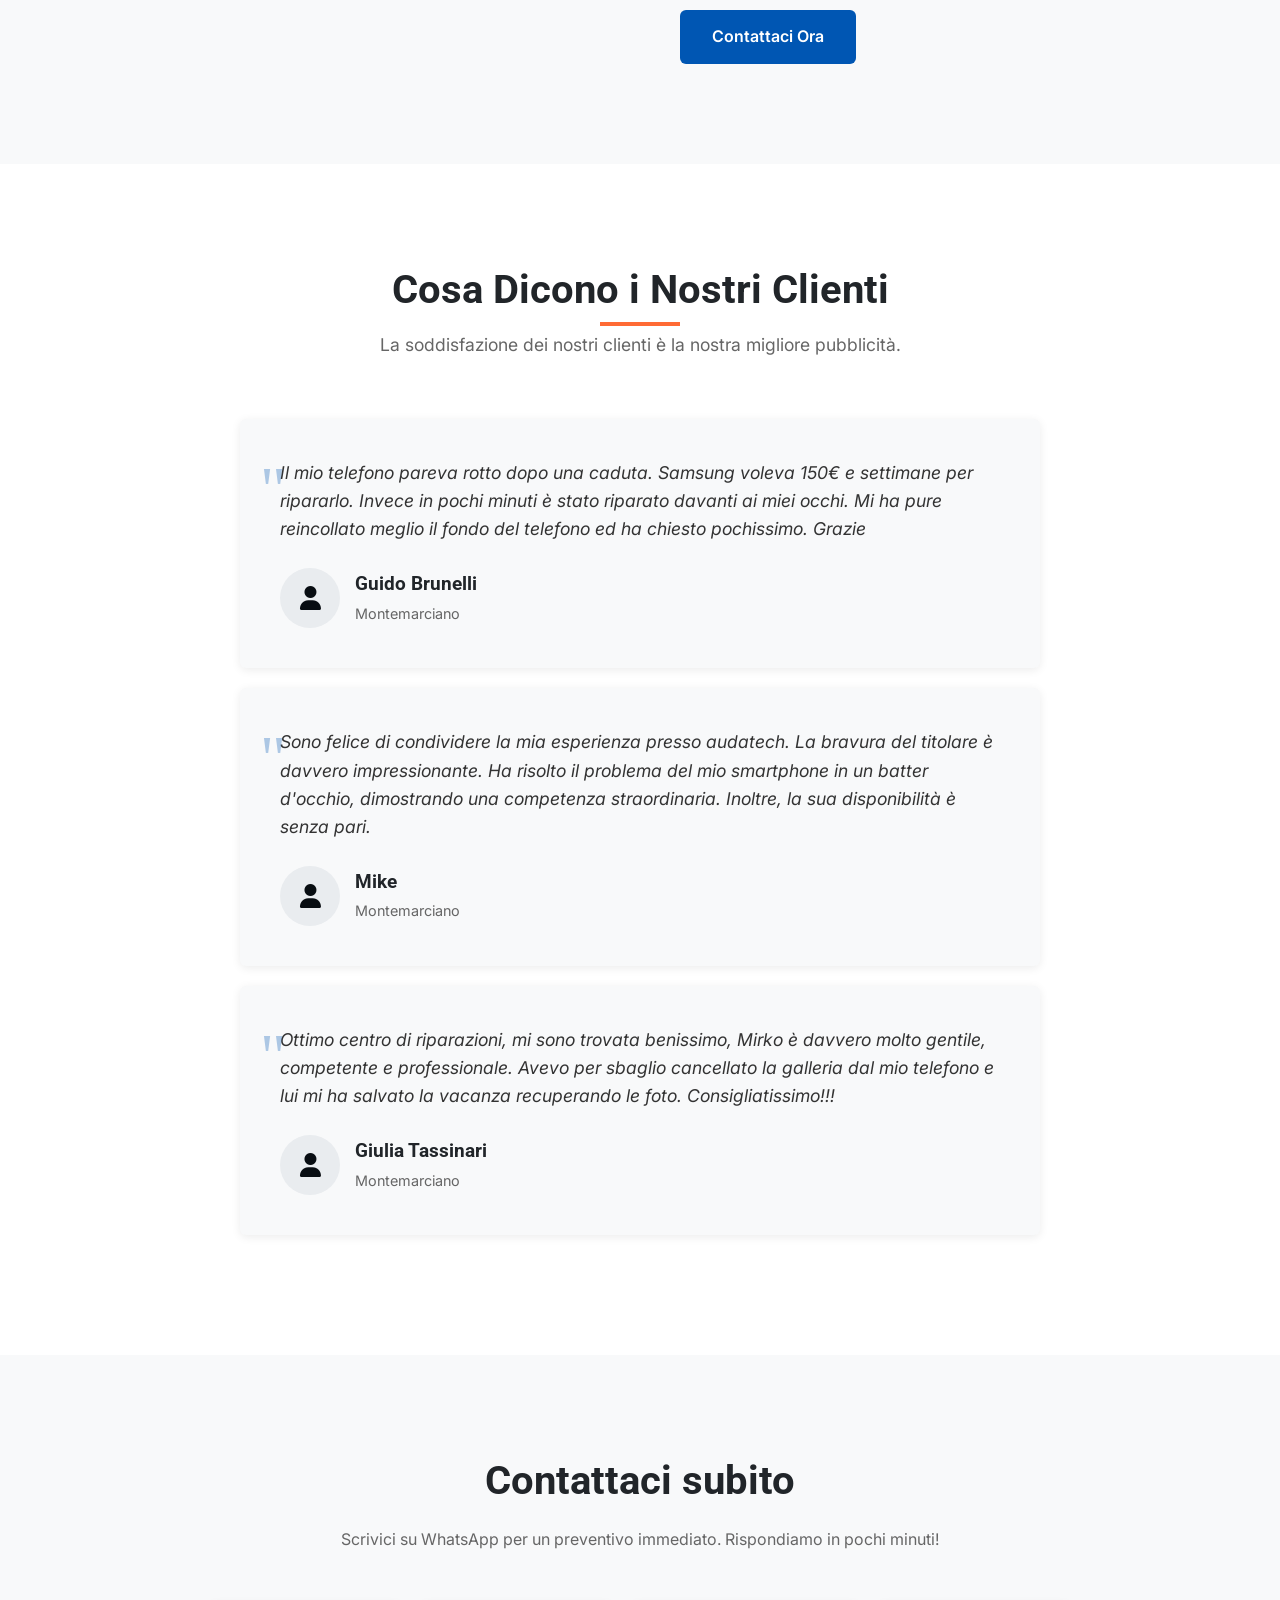
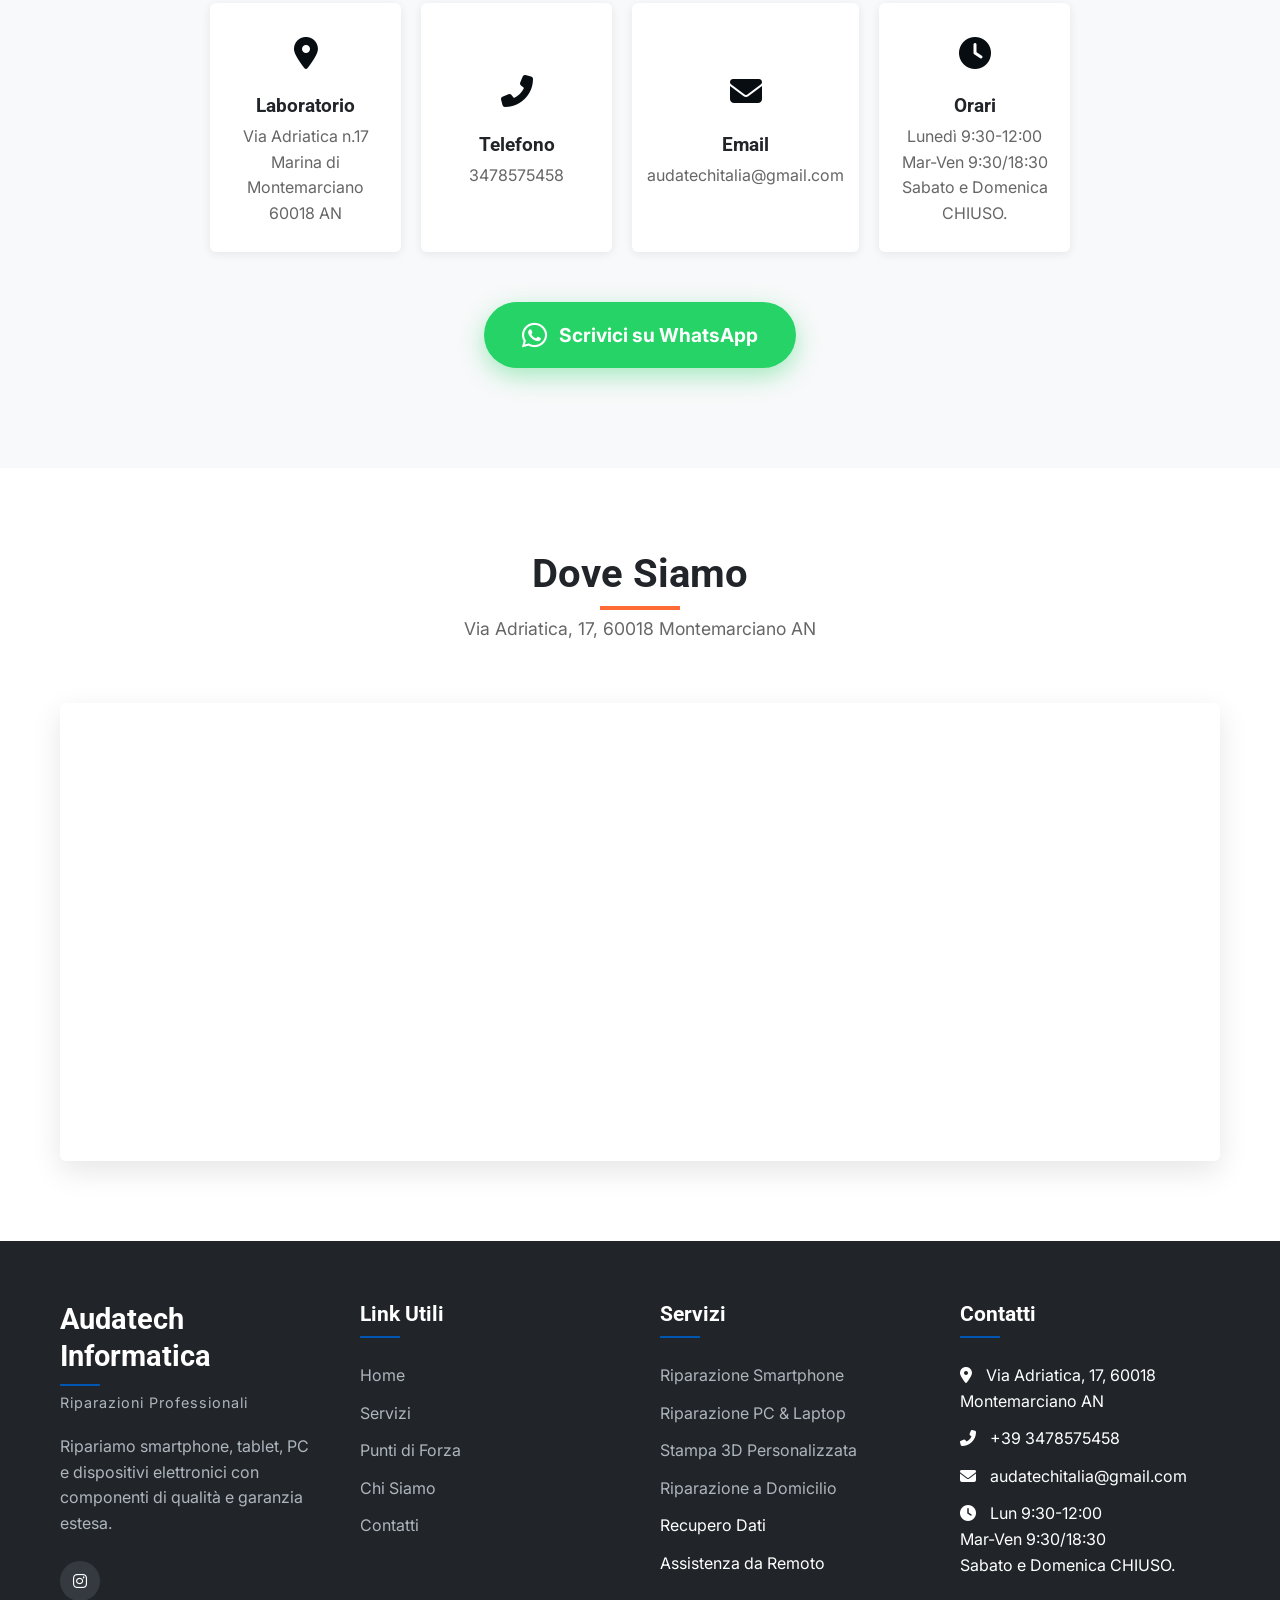
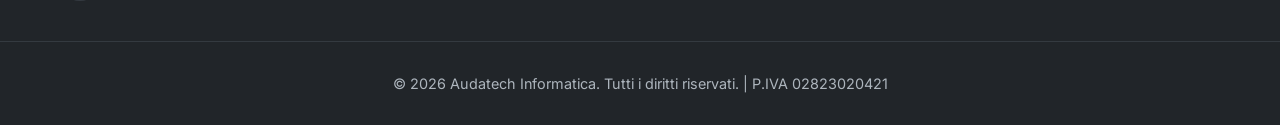
==== commit 3c5eed97: "up" ====
--- a/index.html
+++ b/index.html
@@ -8,785 +8,7 @@
     <link rel="stylesheet" href="https://cdnjs.cloudflare.com/ajax/libs/font-awesome/6.4.0/css/all.min.css">
     <link href="https://fonts.googleapis.com/css2?family=Inter:wght@300;400;500;600;700&family=Roboto:wght@400;500;700&display=swap" rel="stylesheet">
 
-    <style>
-        :root {
-            --primary: #080d12;
-            --primary-dark: #003d82;
-            --primary-light: #e8f0fe;
-            --secondary: #ffffff;
-            --accent: #ff6b35;
-            --whatsapp: #25D366;
-            --whatsapp-dark: #1da851;
-            --text: #333333;
-            --text-light: #666666;
-            --light: #f8f9fa;
-            --dark: #212529;
-            --gray: #e9ecef;
-            --gray-dark: #dee2e6;
-            --shadow: 0 2px 10px rgba(0, 0, 0, 0.08);
-            --shadow-lg: 0 10px 30px rgba(0, 0, 0, 0.1);
-            --radius: 6px;
-            --transition: all 0.3s ease;
-        }
-
-        * {
-            margin: 0;
-            padding: 0;
-            box-sizing: border-box;
-        }
-
-        html {
-            scroll-behavior: smooth;
-        }
-
-        body {
-            font-family: 'Inter', sans-serif;
-            color: var(--text);
-            line-height: 1.6;
-            font-weight: 400;
-            background-color: #fff;
-        }
-
-        h1, h2, h3, h4, h5 {
-            font-family: 'Roboto', sans-serif;
-            font-weight: 700;
-            line-height: 1.3;
-            color: var(--dark);
-        }
-
-        .container {
-            width: 100%;
-            max-width: 1200px;
-            margin: 0 auto;
-            padding: 0 20px;
-        }
-
-        .section-padding {
-            padding: 100px 0;
-        }
-
-        .section-title {
-            margin-bottom: 60px;
-            text-align: center;
-        }
-
-        .section-title h2 {
-            font-size: 2.5rem;
-            margin-bottom: 15px;
-            position: relative;
-            display: inline-block;
-        }
-
-        .section-title h2::after {
-            content: '';
-            position: absolute;
-            bottom: -10px;
-            left: 50%;
-            transform: translateX(-50%);
-            width: 80px;
-            height: 4px;
-            background-color: var(--accent);
-        }
-
-        .section-title p {
-            max-width: 700px;
-            margin: 0 auto;
-            color: var(--text-light);
-            font-size: 1.1rem;
-        }
-
-        .btn {
-            display: inline-block;
-            padding: 14px 32px;
-            background-color: var(--primary);
-            color: white;
-            text-decoration: none;
-            border-radius: var(--radius);
-            font-weight: 600;
-            transition: var(--transition);
-            border: none;
-            cursor: pointer;
-            font-size: 1rem;
-            text-align: center;
-        }
-
-        .btn:hover {
-            background-color: var(--primary-dark);
-            transform: translateY(-3px);
-            box-shadow: var(--shadow-lg);
-        }
-
-        .btn-secondary {
-            background-color: #0056b3;
-            color: white;
-        }
-
-        .btn-secondary:hover {
-            background-color: #003d82;
-        }
-
-        .btn-outline {
-            background-color: transparent;
-            color: var(--primary);
-            border: 2px solid var(--primary);
-        }
-
-        .btn-outline:hover {
-            background-color: var(--primary);
-            color: white;
-        }
-
-        .btn-accent {
-            background-color: var(--accent);
-        }
-
-        .btn-accent:hover {
-            background-color: #e55a2b;
-        }
-
-        .btn-whatsapp {
-            background-color: #25D366;
-            color: white;
-            display: inline-flex;
-            align-items: center;
-            gap: 12px;
-            padding: 18px 38px;
-            border-radius: 50px;
-            font-size: 1.2rem;
-            font-weight: 700;
-            box-shadow: 0 8px 25px rgba(37, 211, 102, 0.4);
-            transition: all 0.3s ease;
-            text-decoration: none;
-            border: none;
-        }
-
-        .btn-whatsapp:hover {
-            background-color: #1da851;
-            transform: translateY(-4px);
-            box-shadow: 0 14px 35px rgba(37, 211, 102, 0.5);
-        }
-
-        .btn-whatsapp i {
-            font-size: 1.8rem;
-        }
-
-        /* WHATSAPP FLOATING BUTTON */
-        .whatsapp-float {
-            position: fixed;
-            bottom: 30px;
-            right: 30px;
-            z-index: 9998;
-            display: flex;
-            align-items: center;
-            gap: 8px;
-            cursor: pointer;
-            text-decoration: none;
-            transition: transform 0.3s ease, box-shadow 0.3s ease;
-        }
-        .whatsapp-float:hover {
-            transform: translateY(-6px);
-        }
-        .whatsapp-float .whatsapp-badge {
-            background: white;
-            color: #333;
-            font-weight: 600;
-            font-size: 0.9rem;
-            padding: 10px 18px;
-            border-radius: 30px;
-            box-shadow: 0 4px 18px rgba(0,0,0,0.15);
-            white-space: nowrap;
-            opacity: 0;
-            transform: translateX(20px);
-            transition: opacity 0.35s ease, transform 0.35s ease;
-            pointer-events: none;
-        }
-        .whatsapp-float:hover .whatsapp-badge {
-            opacity: 1;
-            transform: translateX(0);
-        }
-        .whatsapp-float .whatsapp-circle {
-            width: 62px;
-            height: 62px;
-            background: #25D366;
-            border-radius: 50%;
-            display: flex;
-            align-items: center;
-            justify-content: center;
-            font-size: 2rem;
-            color: white;
-            box-shadow: 0 6px 24px rgba(37,211,102,0.45);
-            transition: background 0.3s ease, transform 0.3s ease;
-            position: relative;
-            animation: whatsappBounce 2.5s ease-in-out infinite;
-        }
-        .whatsapp-float:hover .whatsapp-circle {
-            background: #1da851;
-            animation: none;
-            transform: scale(1.08);
-        }
-        .whatsapp-circle::after {
-            content: '';
-            position: absolute;
-            inset: -6px;
-            border-radius: 50%;
-            border: 3px solid rgba(37,211,102,0.35);
-            animation: whatsappRing 2.5s ease-in-out infinite;
-        }
-        @keyframes whatsappBounce {
-            0%,100%{transform:translateY(0);}
-            20%{transform:translateY(-8px);}
-            40%{transform:translateY(0);}
-            60%{transform:translateY(-5px);}
-            80%{transform:translateY(0);}
-        }
-        @keyframes whatsappRing {
-            0%,100%{transform:scale(1);opacity:0.5;}
-            50%{transform:scale(1.25);opacity:0;}
-        }
-
-        /* SLIDER HERO */
-        .hero-slider {
-            position: relative;
-            width: 100%;
-            height: 350px;
-            border-radius: var(--radius);
-            overflow: hidden;
-            box-shadow: var(--shadow-lg);
-        }
-        .hero-slider .slides {
-            display: flex;
-            transition: transform 0.5s ease;
-            height: 100%;
-        }
-        .hero-slider .slides img {
-            min-width: 100%;
-            width: 100%;
-            height: 100%;
-            object-fit: cover;
-            display: block;
-            flex-shrink: 0;
-        }
-        .hero-slider .slide-nav {
-            position: absolute;
-            bottom: 20px;
-            left: 50%;
-            transform: translateX(-50%);
-            display: flex;
-            gap: 10px;
-            z-index: 3;
-        }
-        .hero-slider .slide-nav button {
-            width: 14px;
-            height: 14px;
-            border-radius: 50%;
-            background: rgba(255,255,255,0.5);
-            border: none;
-            cursor: pointer;
-            transition: background 0.3s;
-        }
-        .hero-slider .slide-nav button.active {
-            background: var(--accent);
-        }
-
-        /* Header */
-        header {
-            background-color: white;
-            position: fixed;
-            width: 100%;
-            top: 0;
-            z-index: 1000;
-            box-shadow: var(--shadow);
-            border-bottom: 1px solid var(--gray);
-        }
-        .header-container {
-            display: flex;
-            justify-content: space-between;
-            align-items: center;
-            padding: 12px 0;
-        }
-        .logo {
-            display: block;
-            transition: transform 0.3s;
-            order: 0; /* Logo à gauche */
-        }
-
-        /* LOGO - TAILLE BEAUCOUP PLUS GRANDE */
-        .logo img {
-            height: 160px; /* Taille augmentée significativement */
-            width: auto;
-            display: block;
-            max-width: 450px; /* Largeur max augmentée */
-            object-fit: contain;
-        }
-
-        .logo:hover img {
-            transform: scale(1.02);
-        }
-
-        @media (max-width: 768px) {
-            .logo img {
-                height: 100px; /* Plus grand aussi en mobile */
-            }
-            .header-container {
-                padding: 8px 0;
-            }
-        }
-
-        @media (max-width: 480px) {
-            .logo img {
-                height: 90px;
-            }
-        }
-
-        .nav-desktop {
-            display: flex;
-            list-style: none;
-            order: 1;
-        }
-        .nav-desktop li {
-            margin-left: 35px;
-        }
-        .nav-desktop a {
-            text-decoration: none;
-            color: var(--text);
-            font-weight: 500;
-            font-size: 1rem;
-            transition: color 0.3s;
-            position: relative;
-        }
-        .nav-desktop a:hover {
-            color: #0056b3;
-        }
-        .nav-desktop a::after {
-            content: '';
-            position: absolute;
-            bottom: -5px;
-            left: 0;
-            width: 0;
-            height: 2px;
-            background-color: #0056b3;
-            transition: width 0.3s;
-        }
-        .nav-desktop a:hover::after {
-            width: 100%;
-        }
-        .nav-cta {
-            background-color: var(--accent);
-            color: white !important;
-            padding: 10px 24px;
-            border-radius: var(--radius);
-            transition: var(--transition);
-        }
-        .nav-cta:hover {
-            background-color: #e55a2b;
-            color: white;
-        }
-
-        /* Mobile toggle - à DROITE avec marge à gauche pour l'écarter du bord */
-        .mobile-toggle {
-            display: none;
-            order: 2; /* Placé à droite */
-            font-size: 1.5rem;
-            cursor: pointer;
-            color: var(--primary);
-            margin-right: 15px; /* Décalage vers la gauche depuis le bord droit */
-            padding-left: 0;
-        }
-
-        /* MENU MOBILE */
-        @media (max-width: 768px) {
-            .mobile-toggle {
-                display: block;
-            }
-            .nav-desktop {
-                display: none;
-                position: absolute;
-                top: 100%;
-                left: 0;
-                width: 100%;
-                background-color: white;
-                flex-direction: column;
-                padding: 0;
-                box-shadow: var(--shadow);
-                z-index: 999;
-                order: 3;
-            }
-            .nav-desktop.active {
-                display: flex;
-            }
-            .nav-desktop li {
-                margin: 0;
-                width: 100%;
-            }
-            .nav-desktop a {
-                display: block;
-                width: 100%;
-                padding: 15px 25px;
-                border-bottom: 1px solid #eee;
-                font-size: 1.1rem;
-                text-align: left;
-            }
-            .nav-desktop a.nav-cta {
-                background-color: var(--accent);
-                color: white !important;
-                text-align: center;
-                border-bottom: none;
-                margin: 10px 25px;
-                border-radius: var(--radius);
-                padding: 12px;
-            }
-            
-            /* Réorganisation de l'ordre en mobile */
-            .header-container {
-                flex-wrap: wrap;
-            }
-            .logo {
-                flex: 1;
-            }
-        }
-
-        /* Hero */
-        .hero {
-            padding-top: 220px; /* Augmenté pour accommoder le plus grand logo */
-            padding-bottom: 100px;
-            background: linear-gradient(rgba(0,0,0,0.75), rgba(0,0,0,0.75)),
-                url('data:image/svg+xml,<svg xmlns="http://www.w3.org/2000/svg" viewBox="0 0 100 100" preserveAspectRatio="none"><path d="M0,0 L100,0 L100,100 Z" fill="%230056b3" opacity="0.1"/></svg>');
-            background-color: #1a1a1a;
-            background-size: cover;
-            color: white;
-            position: relative;
-        }
-        .hero-container {
-            display: grid;
-            grid-template-columns: 1fr 1fr;
-            gap: 60px;
-            align-items: center;
-        }
-        .hero-content h1 {
-            font-size: 3.2rem;
-            margin-bottom: 20px;
-            line-height: 1.2;
-            color: white;
-        }
-        .hero-content p {
-            font-size: 1.2rem;
-            color: rgba(255,255,255,0.9);
-            margin-bottom: 35px;
-            max-width: 500px;
-        }
-        .hero-buttons {
-            display: flex;
-            flex-wrap: wrap;
-            gap: 15px;
-            align-items: center;
-        }
-        .hero-features {
-            display: flex;
-            flex-wrap: wrap;
-            gap: 25px;
-            margin-top: 40px;
-        }
-        .hero-feature {
-            display: flex;
-            align-items: center;
-            gap: 15px;
-        }
-        .hero-feature i {
-            color: #00a8ff;
-            font-size: 1.5rem;
-        }
-        .hero-feature span {
-            font-size: 1rem;
-            color: white;
-        }
-        .hero-image {
-            display: flex;
-            align-items: center;
-            justify-content: center;
-        }
-
-        /* Services */
-        .services {
-            background-color: var(--light);
-        }
-        .services-grid {
-            display: grid;
-            grid-template-columns: repeat(auto-fit, minmax(300px, 1fr));
-            gap: 30px;
-        }
-        .service-card {
-            background-color: white;
-            border-radius: var(--radius);
-            padding: 40px 30px;
-            box-shadow: var(--shadow);
-            transition: var(--transition);
-            text-align: center;
-            border-top: 4px solid transparent;
-            display: flex;
-            flex-direction: column;
-            justify-content: space-between;
-        }
-        .service-card:hover {
-            transform: translateY(-10px);
-            box-shadow: var(--shadow-lg);
-            border-top: 4px solid #0056b3;
-        }
-        .service-icon {
-            width: 80px; height: 80px;
-            background-color: var(--primary-light);
-            border-radius: 50%;
-            display: flex;
-            align-items: center;
-            justify-content: center;
-            margin: 0 auto 25px;
-            color: var(--primary);
-            font-size: 2rem;
-        }
-        .service-card h3 {
-            font-size: 1.5rem;
-            margin-bottom: 15px;
-            color: var(--dark);
-        }
-        .service-card p {
-            color: var(--text-light);
-            margin-bottom: 20px;
-        }
-        .service-price {
-            font-size: 1.8rem;
-            font-weight: 700;
-            color: var(--primary);
-            margin-bottom: 20px;
-        }
-        .service-price span {
-            font-size: 1rem;
-            color: var(--text-light);
-            font-weight: 400;
-        }
-
-        /* Punti di Forza */
-        .punti-forza { background-color: white; }
-        .punti-grid {
-            display: grid;
-            grid-template-columns: repeat(auto-fit, minmax(250px, 1fr));
-            gap: 40px;
-            margin-top: 50px;
-        }
-        .punto-item { text-align: center; padding: 30px 20px; }
-        .punto-icon { font-size: 3rem; color: var(--accent); margin-bottom: 20px; }
-        .punto-item h4 { font-size: 1.5rem; margin-bottom: 15px; }
-
-        /* Brands */
-        .brands { background-color: var(--light); }
-        .brands-grid {
-            display: grid;
-            grid-template-columns: repeat(auto-fit, minmax(150px, 1fr));
-            gap: 30px;
-            align-items: center;
-        }
-        .brand-item {
-            background-color: white;
-            padding: 30px;
-            border-radius: var(--radius);
-            text-align: center;
-            box-shadow: var(--shadow);
-            transition: var(--transition);
-        }
-        .brand-item:hover {
-            transform: translateY(-5px);
-            box-shadow: var(--shadow-lg);
-        }
-        .brand-icon { font-size: 3rem; color: var(--text-light); margin-bottom: 15px; }
-        .brand-item h4 { font-size: 1.2rem; color: var(--dark); }
-
-        /* About */
-        .about { background-color: var(--light); }
-        .about-container {
-            display: grid;
-            grid-template-columns: 1fr 1fr;
-            gap: 80px;
-            align-items: center;
-        }
-        .about-image {
-            position: relative;
-            border-radius: var(--radius);
-            overflow: hidden;
-            box-shadow: var(--shadow-lg);
-            background: linear-gradient(45deg, #0056b3, #00a8ff);
-            height: 550px;
-            display: flex;
-            align-items: center;
-            justify-content: center;
-            color: white;
-        }
-        .about-badge {
-            position: absolute;
-            top: 20px; right: 20px;
-            background-color: var(--accent);
-            color: white;
-            padding: 10px 20px;
-            border-radius: var(--radius);
-            font-weight: 600;
-            box-shadow: var(--shadow);
-        }
-        .about-content h2 { font-size: 2.5rem; margin-bottom: 20px; }
-        .about-content p { margin-bottom: 25px; color: var(--text-light); }
-        .about-features { margin-top: 40px; }
-        .about-feature { display: flex; align-items: flex-start; margin-bottom: 25px; }
-        .feature-icon {
-            width: 50px; height: 50px;
-            background-color: white;
-            border-radius: 50%;
-            display: flex;
-            align-items: center;
-            justify-content: center;
-            margin-right: 20px;
-            color: var(--primary);
-            flex-shrink: 0;
-            box-shadow: var(--shadow);
-        }
-        .feature-content h4 { font-size: 1.2rem; margin-bottom: 5px; }
-
-        /* Testimonials */
-        .testimonials { background-color: white; }
-        .testimonials-slider { max-width: 800px; margin: 0 auto; }
-        .testimonial {
-            background-color: var(--light);
-            border-radius: var(--radius);
-            padding: 40px;
-            box-shadow: var(--shadow);
-            margin: 20px auto;
-            position: relative;
-        }
-        .testimonial::before {
-            content: '"';
-            position: absolute;
-            top: 20px; left: 20px;
-            font-size: 4rem;
-            color: #0056b3;
-            opacity: 0.3;
-            font-family: serif;
-        }
-        .testimonial p { font-style: italic; color: var(--text); margin-bottom: 25px; font-size: 1.1rem; }
-        .testimonial-author { display: flex; align-items: center; }
-        .author-avatar {
-            width: 60px; height: 60px;
-            border-radius: 50%;
-            background-color: var(--gray);
-            margin-right: 15px;
-            display: flex;
-            align-items: center;
-            justify-content: center;
-            font-size: 1.5rem;
-            color: var(--primary);
-        }
-        .author-info h4 { font-size: 1.2rem; margin-bottom: 5px; }
-        .author-info p { font-style: normal; font-size: 0.9rem; color: var(--text-light); margin: 0; }
-
-        /* Contact */
-        .contact { background-color: var(--light); }
-        .contact-container { max-width: 900px; margin: 0 auto; text-align: center; }
-        .contact-info h2 { font-size: 2.5rem; margin-bottom: 20px; }
-        .contact-info p { color: var(--text-light); margin-bottom: 30px; }
-        .contact-details {
-            display: grid;
-            grid-template-columns: repeat(4, 1fr);
-            gap: 20px;
-            margin: 50px 0;
-            align-items: stretch;
-        }
-        .contact-item {
-            background: white;
-            padding: 25px 15px;
-            border-radius: var(--radius);
-            box-shadow: var(--shadow);
-            text-align: center;
-            height: 100%;
-            display: flex;
-            flex-direction: column;
-            align-items: center;
-            justify-content: center;
-        }
-        .contact-icon { font-size: 2rem; color: var(--primary); margin-bottom: 15px; }
-        .contact-content h4 { font-size: 1.2rem; margin-bottom: 5px; }
-        .contact-content p { color: var(--text-light); margin: 0; }
-        .whatsapp-highlight { margin-top: 20px; }
-
-        /* Mappa */
-        .map-section { padding: 80px 0; background: white; }
-        .map-container { border-radius: var(--radius); overflow: hidden; box-shadow: var(--shadow-lg); }
-        .map-container iframe { width: 100%; height: 450px; border: 0; }
-
-        /* Footer */
-        footer { background-color: var(--dark); color: white; padding: 60px 0 0; }
-        .footer-container { display: grid; grid-template-columns: repeat(auto-fit, minmax(200px, 1fr)); gap: 40px; margin-bottom: 40px; }
-        .footer-col h3 { font-size: 1.3rem; margin-bottom: 25px; color: white; position: relative; padding-bottom: 10px; }
-        .footer-col h3::after { content: ''; position: absolute; bottom: 0; left: 0; width: 40px; height: 2px; background-color: #0056b3; }
-        .footer-logo { display: flex; flex-direction: column; margin-bottom: 20px; }
-        .footer-logo h3 { font-size: 1.8rem; margin-bottom: 5px; }
-        .footer-logo span { font-size: 0.9rem; color: #adb5bd; letter-spacing: 1px; }
-        .footer-col p { color: #adb5bd; margin-bottom: 25px; }
-        .footer-links { list-style: none; }
-        .footer-links li { margin-bottom: 12px; }
-        .footer-links a { color: #adb5bd; text-decoration: none; transition: color 0.3s; }
-        .footer-links a:hover { color: white !important; }
-        .social-links { display: flex; gap: 15px; margin-top: 20px; }
-        .social-links a {
-            width: 40px; height: 40px;
-            background-color: #343a40;
-            border-radius: 50%;
-            display: flex;
-            align-items: center;
-            justify-content: center;
-            color: white;
-            text-decoration: none;
-            transition: var(--transition);
-        }
-        .social-links a:hover { background-color: #0056b3 !important; transform: translateY(-3px); }
-        
-        /* SUPPRESSION DE L'IMAGE FOOTER */
-        .footer-image {
-            display: none; /* Complètement retiré */
-        }
-        
-        .copyright { 
-            text-align: center; 
-            padding: 30px 20px; 
-            border-top: 1px solid #343a40; 
-            color: #adb5bd; 
-            font-size: 0.9rem;
-            background-color: var(--dark);
-            margin-top: 20px; /* Petit espace au-dessus du copyright */
-        }
-
-        /* Responsive */
-        @media (max-width: 1100px) {
-            .hero-container, .about-container { grid-template-columns: 1fr; gap: 60px; }
-            .hero-content h1 { font-size: 2.8rem; }
-            .hero-image { order: -1; }
-            .contact-details { grid-template-columns: repeat(2, 1fr); }
-        }
-        @media (max-width: 768px) {
-            .hero { padding-top: 180px; padding-bottom: 80px; }
-            .hero-content h1 { font-size: 2rem; }
-            .hero-content p { font-size: 1rem; }
-            .hero-features { flex-direction: column; gap: 15px; }
-            .services-grid { grid-template-columns: 1fr; }
-            .section-padding { padding: 70px 0; }
-            .whatsapp-float { bottom: 20px; right: 15px; }
-            .whatsapp-float .whatsapp-circle { width: 50px; height: 50px; font-size: 1.4rem; }
-            .btn-whatsapp { padding: 14px 28px; font-size: 1rem; }
-            .btn-whatsapp i { font-size: 1.4rem; }
-            .contact-details { grid-template-columns: 1fr 1fr; gap: 15px; }
-            
-            /* Ajustement mobile pour le menu hamburger */
-            .mobile-toggle {
-                margin-right: 5px; /* Un peu moins d'espace sur très petit écran */
-            }
-        }
-        @media (max-width: 480px) {
-            .contact-details { grid-template-columns: 1fr; }
-        }
-    </style>
+    <link rel="stylesheet" href="style.css">
 </head>
 <body>
 
@@ -826,7 +48,7 @@
     <section class="hero" id="home">
         <div class="container hero-container">
             <div class="hero-content">
-                <h1>Assistenza tecnica, laboratorio riparazioni</h1>
+                <h2>Assistenza tecnica, laboratorio riparazioni</h2><br
 
         <p>
             Laboratorio specializzato in riparazioni elettroniche per smartphone, tablet, PC, laptop, server e sistemi NAS.
--- a/style.css
+++ b/style.css
@@ -0,0 +1,782 @@
+
+        :root {
+            --primary: #080d12;
+            --primary-dark: #003d82;
+            --primary-light: #e8f0fe;
+            --secondary: #ffffff;
+            --accent: #ff6b35;
+            --whatsapp: #25D366;
+            --whatsapp-dark: #1da851;
+            --text: #333333;
+            --text-light: #666666;
+            --light: #f8f9fa;
+            --dark: #212529;
+            --gray: #e9ecef;
+            --gray-dark: #dee2e6;
+            --shadow: 0 2px 10px rgba(0, 0, 0, 0.08);
+            --shadow-lg: 0 10px 30px rgba(0, 0, 0, 0.1);
+            --radius: 6px;
+            --transition: all 0.3s ease;
+        }
+
+        * {
+            margin: 0;
+            padding: 0;
+            box-sizing: border-box;
+        }
+
+        html {
+            scroll-behavior: smooth;
+        }
+
+        body {
+            font-family: 'Inter', sans-serif;
+            color: var(--text);
+            line-height: 1.6;
+            font-weight: 400;
+            background-color: #fff;
+        }
+
+        h1, h2, h3, h4, h5 {
+            font-family: 'Roboto', sans-serif;
+            font-weight: 700;
+            line-height: 1.3;
+            color: var(--dark);
+        }
+
+        .hero-content h2 {
+        color: white;
+        }
+        
+        .container {
+            width: 100%;
+            max-width: 1200px;
+            margin: 0 auto;
+            padding: 0 20px;
+        }
+
+        .section-padding {
+            padding: 100px 0;
+        }
+
+        .section-title {
+            margin-bottom: 60px;
+            text-align: center;
+        }
+
+        .section-title h2 {
+            font-size: 2.5rem;
+            margin-bottom: 15px;
+            position: relative;
+            display: inline-block;
+        }
+
+        .section-title h2::after {
+            content: '';
+            position: absolute;
+            bottom: -10px;
+            left: 50%;
+            transform: translateX(-50%);
+            width: 80px;
+            height: 4px;
+            background-color: var(--accent);
+        }
+
+        .section-title p {
+            max-width: 700px;
+            margin: 0 auto;
+            color: var(--text-light);
+            font-size: 1.1rem;
+        }
+
+        .btn {
+            display: inline-block;
+            padding: 14px 32px;
+            background-color: var(--primary);
+            color: white;
+            text-decoration: none;
+            border-radius: var(--radius);
+            font-weight: 600;
+            transition: var(--transition);
+            border: none;
+            cursor: pointer;
+            font-size: 1rem;
+            text-align: center;
+        }
+
+        .btn:hover {
+            background-color: var(--primary-dark);
+            transform: translateY(-3px);
+            box-shadow: var(--shadow-lg);
+        }
+
+        .btn-secondary {
+            background-color: #0056b3;
+            color: white;
+        }
+
+        .btn-secondary:hover {
+            background-color: #003d82;
+        }
+
+        .btn-outline {
+            background-color: transparent;
+            color: var(--primary);
+            border: 2px solid var(--primary);
+        }
+
+        .btn-outline:hover {
+            background-color: var(--primary);
+            color: white;
+        }
+
+        .btn-accent {
+            background-color: var(--accent);
+        }
+
+        .btn-accent:hover {
+            background-color: #e55a2b;
+        }
+
+        .btn-whatsapp {
+            background-color: #25D366;
+            color: white;
+            display: inline-flex;
+            align-items: center;
+            gap: 12px;
+            padding: 18px 38px;
+            border-radius: 50px;
+            font-size: 1.2rem;
+            font-weight: 700;
+            box-shadow: 0 8px 25px rgba(37, 211, 102, 0.4);
+            transition: all 0.3s ease;
+            text-decoration: none;
+            border: none;
+        }
+
+        .btn-whatsapp:hover {
+            background-color: #1da851;
+            transform: translateY(-4px);
+            box-shadow: 0 14px 35px rgba(37, 211, 102, 0.5);
+        }
+
+        .btn-whatsapp i {
+            font-size: 1.8rem;
+        }
+
+        /* WHATSAPP FLOATING BUTTON */
+        .whatsapp-float {
+            position: fixed;
+            bottom: 30px;
+            right: 30px;
+            z-index: 9998;
+            display: flex;
+            align-items: center;
+            gap: 8px;
+            cursor: pointer;
+            text-decoration: none;
+            transition: transform 0.3s ease, box-shadow 0.3s ease;
+        }
+        .whatsapp-float:hover {
+            transform: translateY(-6px);
+        }
+        .whatsapp-float .whatsapp-badge {
+            background: white;
+            color: #333;
+            font-weight: 600;
+            font-size: 0.9rem;
+            padding: 10px 18px;
+            border-radius: 30px;
+            box-shadow: 0 4px 18px rgba(0,0,0,0.15);
+            white-space: nowrap;
+            opacity: 0;
+            transform: translateX(20px);
+            transition: opacity 0.35s ease, transform 0.35s ease;
+            pointer-events: none;
+        }
+        .whatsapp-float:hover .whatsapp-badge {
+            opacity: 1;
+            transform: translateX(0);
+        }
+        .whatsapp-float .whatsapp-circle {
+            width: 62px;
+            height: 62px;
+            background: #25D366;
+            border-radius: 50%;
+            display: flex;
+            align-items: center;
+            justify-content: center;
+            font-size: 2rem;
+            color: white;
+            box-shadow: 0 6px 24px rgba(37,211,102,0.45);
+            transition: background 0.3s ease, transform 0.3s ease;
+            position: relative;
+            animation: whatsappBounce 2.5s ease-in-out infinite;
+        }
+        .whatsapp-float:hover .whatsapp-circle {
+            background: #1da851;
+            animation: none;
+            transform: scale(1.08);
+        }
+        .whatsapp-circle::after {
+            content: '';
+            position: absolute;
+            inset: -6px;
+            border-radius: 50%;
+            border: 3px solid rgba(37,211,102,0.35);
+            animation: whatsappRing 2.5s ease-in-out infinite;
+        }
+        @keyframes whatsappBounce {
+            0%,100%{transform:translateY(0);}
+            20%{transform:translateY(-8px);}
+            40%{transform:translateY(0);}
+            60%{transform:translateY(-5px);}
+            80%{transform:translateY(0);}
+        }
+        @keyframes whatsappRing {
+            0%,100%{transform:scale(1);opacity:0.5;}
+            50%{transform:scale(1.25);opacity:0;}
+        }
+
+        /* SLIDER HERO */
+        .hero-slider {
+            position: relative;
+            width: 100%;
+            height: 350px;
+            border-radius: var(--radius);
+            overflow: hidden;
+            box-shadow: var(--shadow-lg);
+        }
+        .hero-slider .slides {
+            display: flex;
+            transition: transform 0.5s ease;
+            height: 100%;
+        }
+        .hero-slider .slides img {
+            min-width: 100%;
+            width: 100%;
+            height: 100%;
+            object-fit: cover;
+            display: block;
+            flex-shrink: 0;
+        }
+        .hero-slider .slide-nav {
+            position: absolute;
+            bottom: 20px;
+            left: 50%;
+            transform: translateX(-50%);
+            display: flex;
+            gap: 10px;
+            z-index: 3;
+        }
+        .hero-slider .slide-nav button {
+            width: 14px;
+            height: 14px;
+            border-radius: 50%;
+            background: rgba(255,255,255,0.5);
+            border: none;
+            cursor: pointer;
+            transition: background 0.3s;
+        }
+        .hero-slider .slide-nav button.active {
+            background: var(--accent);
+        }
+
+        /* Header */
+        header {
+            background-color: white;
+            position: fixed;
+            width: 100%;
+            top: 0;
+            z-index: 1000;
+            box-shadow: var(--shadow);
+            border-bottom: 1px solid var(--gray);
+        }
+        .header-container {
+            display: flex;
+            justify-content: space-between;
+            align-items: center;
+            padding: 12px 0;
+        }
+        .logo {
+            display: block;
+            transition: transform 0.3s;
+            order: 0; /* Logo à gauche */
+        }
+
+        /* LOGO - TAILLE BEAUCOUP PLUS GRANDE */
+        .logo img {
+            height: 160px; /* Taille augmentée significativement */
+            width: auto;
+            display: block;
+            max-width: 450px; /* Largeur max augmentée */
+            object-fit: contain;
+        }
+
+        .logo:hover img {
+            transform: scale(1.02);
+        }
+
+        @media (max-width: 768px) {
+            .logo img {
+                height: 100px; /* Plus grand aussi en mobile */
+            }
+            .header-container {
+                padding: 8px 0;
+            }
+        }
+
+        @media (max-width: 480px) {
+            .logo img {
+                height: 90px;
+            }
+        }
+
+        .nav-desktop {
+            display: flex;
+            list-style: none;
+            order: 1;
+        }
+        .nav-desktop li {
+            margin-left: 35px;
+        }
+        .nav-desktop a {
+            text-decoration: none;
+            color: var(--text);
+            font-weight: 500;
+            font-size: 1rem;
+            transition: color 0.3s;
+            position: relative;
+        }
+        .nav-desktop a:hover {
+            color: #0056b3;
+        }
+        .nav-desktop a::after {
+            content: '';
+            position: absolute;
+            bottom: -5px;
+            left: 0;
+            width: 0;
+            height: 2px;
+            background-color: #0056b3;
+            transition: width 0.3s;
+        }
+        .nav-desktop a:hover::after {
+            width: 100%;
+        }
+        .nav-cta {
+            background-color: var(--accent);
+            color: white !important;
+            padding: 10px 24px;
+            border-radius: var(--radius);
+            transition: var(--transition);
+        }
+        .nav-cta:hover {
+            background-color: #e55a2b;
+            color: white;
+        }
+
+        /* Mobile toggle - à DROITE avec marge à gauche pour l'écarter du bord */
+        .mobile-toggle {
+            display: none;
+            order: 2; /* Placé à droite */
+            font-size: 1.5rem;
+            cursor: pointer;
+            color: var(--primary);
+            margin-right: 15px; /* Décalage vers la gauche depuis le bord droit */
+            padding-left: 0;
+        }
+
+        /* MENU MOBILE */
+        @media (max-width: 768px) {
+            .mobile-toggle {
+                display: block;
+            }
+            .nav-desktop {
+                display: none;
+                position: absolute;
+                top: 100%;
+                left: 0;
+                width: 100%;
+                background-color: white;
+                flex-direction: column;
+                padding: 0;
+                box-shadow: var(--shadow);
+                z-index: 999;
+                order: 3;
+            }
+            .nav-desktop.active {
+                display: flex;
+            }
+            .nav-desktop li {
+                margin: 0;
+                width: 100%;
+            }
+            .nav-desktop a {
+                display: block;
+                width: 100%;
+                padding: 15px 25px;
+                border-bottom: 1px solid #eee;
+                font-size: 1.1rem;
+                text-align: left;
+            }
+            .nav-desktop a.nav-cta {
+                background-color: var(--accent);
+                color: white !important;
+                text-align: center;
+                border-bottom: none;
+                margin: 10px 25px;
+                border-radius: var(--radius);
+                padding: 12px;
+            }
+            
+            /* Réorganisation de l'ordre en mobile */
+            .header-container {
+                flex-wrap: wrap;
+            }
+            .logo {
+                flex: 1;
+            }
+        }
+
+        /* Hero */
+        .hero {
+            padding-top: 220px; /* Augmenté pour accommoder le plus grand logo */
+            padding-bottom: 100px;
+            background: linear-gradient(rgba(0,0,0,0.75), rgba(0,0,0,0.75)),
+                url('data:image/svg+xml,<svg xmlns="http://www.w3.org/2000/svg" viewBox="0 0 100 100" preserveAspectRatio="none"><path d="M0,0 L100,0 L100,100 Z" fill="%230056b3" opacity="0.1"/></svg>');
+            background-color: #1a1a1a;
+            background-size: cover;
+            color: white;
+            position: relative;
+        }
+        .hero-container {
+            display: grid;
+            grid-template-columns: 1fr 1fr;
+            gap: 60px;
+            align-items: center;
+        }
+        .hero-content h1 {
+            font-size: 3.2rem;
+            margin-bottom: 20px;
+            line-height: 1.2;
+            color: white;
+        }
+        .hero-content p {
+            font-size: 1.2rem;
+            color: rgba(255,255,255,0.9);
+            margin-bottom: 35px;
+            max-width: 500px;
+        }
+        .hero-buttons {
+            display: flex;
+            flex-wrap: wrap;
+            gap: 15px;
+            align-items: center;
+        }
+        .hero-features {
+            display: flex;
+            flex-wrap: wrap;
+            gap: 25px;
+            margin-top: 40px;
+        }
+        .hero-feature {
+            display: flex;
+            align-items: center;
+            gap: 15px;
+        }
+        .hero-feature i {
+            color: #00a8ff;
+            font-size: 1.5rem;
+        }
+        .hero-feature span {
+            font-size: 1rem;
+            color: white;
+        }
+        .hero-image {
+            display: flex;
+            align-items: center;
+            justify-content: center;
+        }
+
+        /* Services */
+        .services {
+            background-color: var(--light);
+        }
+        .services-grid {
+            display: grid;
+            grid-template-columns: repeat(auto-fit, minmax(300px, 1fr));
+            gap: 30px;
+        }
+        .service-card {
+            background-color: white;
+            border-radius: var(--radius);
+            padding: 40px 30px;
+            box-shadow: var(--shadow);
+            transition: var(--transition);
+            text-align: center;
+            border-top: 4px solid transparent;
+            display: flex;
+            flex-direction: column;
+            justify-content: space-between;
+        }
+        .service-card:hover {
+            transform: translateY(-10px);
+            box-shadow: var(--shadow-lg);
+            border-top: 4px solid #0056b3;
+        }
+        .service-icon {
+            width: 80px; height: 80px;
+            background-color: var(--primary-light);
+            border-radius: 50%;
+            display: flex;
+            align-items: center;
+            justify-content: center;
+            margin: 0 auto 25px;
+            color: var(--primary);
+            font-size: 2rem;
+        }
+        .service-card h3 {
+            font-size: 1.5rem;
+            margin-bottom: 15px;
+            color: var(--dark);
+        }
+        .service-card p {
+            color: var(--text-light);
+            margin-bottom: 20px;
+        }
+        .service-price {
+            font-size: 1.8rem;
+            font-weight: 700;
+            color: var(--primary);
+            margin-bottom: 20px;
+        }
+        .service-price span {
+            font-size: 1rem;
+            color: var(--text-light);
+            font-weight: 400;
+        }
+
+        /* Punti di Forza */
+        .punti-forza { background-color: white; }
+        .punti-grid {
+            display: grid;
+            grid-template-columns: repeat(auto-fit, minmax(250px, 1fr));
+            gap: 40px;
+            margin-top: 50px;
+        }
+        .punto-item { text-align: center; padding: 30px 20px; }
+        .punto-icon { font-size: 3rem; color: var(--accent); margin-bottom: 20px; }
+        .punto-item h4 { font-size: 1.5rem; margin-bottom: 15px; }
+
+        /* Brands */
+        .brands { background-color: var(--light); }
+        .brands-grid {
+            display: grid;
+            grid-template-columns: repeat(auto-fit, minmax(150px, 1fr));
+            gap: 30px;
+            align-items: center;
+        }
+        .brand-item {
+            background-color: white;
+            padding: 30px;
+            border-radius: var(--radius);
+            text-align: center;
+            box-shadow: var(--shadow);
+            transition: var(--transition);
+        }
+        .brand-item:hover {
+            transform: translateY(-5px);
+            box-shadow: var(--shadow-lg);
+        }
+        .brand-icon { font-size: 3rem; color: var(--text-light); margin-bottom: 15px; }
+        .brand-item h4 { font-size: 1.2rem; color: var(--dark); }
+
+        /* About */
+        .about { background-color: var(--light); }
+        .about-container {
+            display: grid;
+            grid-template-columns: 1fr 1fr;
+            gap: 80px;
+            align-items: center;
+        }
+        .about-image {
+            position: relative;
+            border-radius: var(--radius);
+            overflow: hidden;
+            box-shadow: var(--shadow-lg);
+            background: linear-gradient(45deg, #0056b3, #00a8ff);
+            height: 550px;
+            display: flex;
+            align-items: center;
+            justify-content: center;
+            color: white;
+        }
+        .about-badge {
+            position: absolute;
+            top: 20px; right: 20px;
+            background-color: var(--accent);
+            color: white;
+            padding: 10px 20px;
+            border-radius: var(--radius);
+            font-weight: 600;
+            box-shadow: var(--shadow);
+        }
+        .about-content h2 { font-size: 2.5rem; margin-bottom: 20px; }
+        .about-content p { margin-bottom: 25px; color: var(--text-light); }
+        .about-features { margin-top: 40px; }
+        .about-feature { display: flex; align-items: flex-start; margin-bottom: 25px; }
+        .feature-icon {
+            width: 50px; height: 50px;
+            background-color: white;
+            border-radius: 50%;
+            display: flex;
+            align-items: center;
+            justify-content: center;
+            margin-right: 20px;
+            color: var(--primary);
+            flex-shrink: 0;
+            box-shadow: var(--shadow);
+        }
+        .feature-content h4 { font-size: 1.2rem; margin-bottom: 5px; }
+
+        /* Testimonials */
+        .testimonials { background-color: white; }
+        .testimonials-slider { max-width: 800px; margin: 0 auto; }
+        .testimonial {
+            background-color: var(--light);
+            border-radius: var(--radius);
+            padding: 40px;
+            box-shadow: var(--shadow);
+            margin: 20px auto;
+            position: relative;
+        }
+        .testimonial::before {
+            content: '"';
+            position: absolute;
+            top: 20px; left: 20px;
+            font-size: 4rem;
+            color: #0056b3;
+            opacity: 0.3;
+            font-family: serif;
+        }
+        .testimonial p { font-style: italic; color: var(--text); margin-bottom: 25px; font-size: 1.1rem; }
+        .testimonial-author { display: flex; align-items: center; }
+        .author-avatar {
+            width: 60px; height: 60px;
+            border-radius: 50%;
+            background-color: var(--gray);
+            margin-right: 15px;
+            display: flex;
+            align-items: center;
+            justify-content: center;
+            font-size: 1.5rem;
+            color: var(--primary);
+        }
+        .author-info h4 { font-size: 1.2rem; margin-bottom: 5px; }
+        .author-info p { font-style: normal; font-size: 0.9rem; color: var(--text-light); margin: 0; }
+
+        /* Contact */
+        .contact { background-color: var(--light); }
+        .contact-container { max-width: 900px; margin: 0 auto; text-align: center; }
+        .contact-info h2 { font-size: 2.5rem; margin-bottom: 20px; }
+        .contact-info p { color: var(--text-light); margin-bottom: 30px; }
+        .contact-details {
+            display: grid;
+            grid-template-columns: repeat(4, 1fr);
+            gap: 20px;
+            margin: 50px 0;
+            align-items: stretch;
+        }
+        .contact-item {
+            background: white;
+            padding: 25px 15px;
+            border-radius: var(--radius);
+            box-shadow: var(--shadow);
+            text-align: center;
+            height: 100%;
+            display: flex;
+            flex-direction: column;
+            align-items: center;
+            justify-content: center;
+        }
+        .contact-icon { font-size: 2rem; color: var(--primary); margin-bottom: 15px; }
+        .contact-content h4 { font-size: 1.2rem; margin-bottom: 5px; }
+        .contact-content p { color: var(--text-light); margin: 0; }
+        .whatsapp-highlight { margin-top: 20px; }
+
+        /* Mappa */
+        .map-section { padding: 80px 0; background: white; }
+        .map-container { border-radius: var(--radius); overflow: hidden; box-shadow: var(--shadow-lg); }
+        .map-container iframe { width: 100%; height: 450px; border: 0; }
+
+        /* Footer */
+        footer { background-color: var(--dark); color: white; padding: 60px 0 0; }
+        .footer-container { display: grid; grid-template-columns: repeat(auto-fit, minmax(200px, 1fr)); gap: 40px; margin-bottom: 40px; }
+        .footer-col h3 { font-size: 1.3rem; margin-bottom: 25px; color: white; position: relative; padding-bottom: 10px; }
+        .footer-col h3::after { content: ''; position: absolute; bottom: 0; left: 0; width: 40px; height: 2px; background-color: #0056b3; }
+        .footer-logo { display: flex; flex-direction: column; margin-bottom: 20px; }
+        .footer-logo h3 { font-size: 1.8rem; margin-bottom: 5px; }
+        .footer-logo span { font-size: 0.9rem; color: #adb5bd; letter-spacing: 1px; }
+        .footer-col p { color: #adb5bd; margin-bottom: 25px; }
+        .footer-links { list-style: none; }
+        .footer-links li { margin-bottom: 12px; }
+        .footer-links a { color: #adb5bd; text-decoration: none; transition: color 0.3s; }
+        .footer-links a:hover { color: white !important; }
+        .social-links { display: flex; gap: 15px; margin-top: 20px; }
+        .social-links a {
+            width: 40px; height: 40px;
+            background-color: #343a40;
+            border-radius: 50%;
+            display: flex;
+            align-items: center;
+            justify-content: center;
+            color: white;
+            text-decoration: none;
+            transition: var(--transition);
+        }
+        .social-links a:hover { background-color: #0056b3 !important; transform: translateY(-3px); }
+        
+        /* SUPPRESSION DE L'IMAGE FOOTER */
+        .footer-image {
+            display: none; /* Complètement retiré */
+        }
+        
+        .copyright { 
+            text-align: center; 
+            padding: 30px 20px; 
+            border-top: 1px solid #343a40; 
+            color: #adb5bd; 
+            font-size: 0.9rem;
+            background-color: var(--dark);
+            margin-top: 20px; /* Petit espace au-dessus du copyright */
+        }
+
+        /* Responsive */
+        @media (max-width: 1100px) {
+            .hero-container, .about-container { grid-template-columns: 1fr; gap: 60px; }
+            .hero-content h1 { font-size: 2.8rem; }
+            .hero-image { order: -1; }
+            .contact-details { grid-template-columns: repeat(2, 1fr); }
+        }
+        @media (max-width: 768px) {
+            .hero { padding-top: 180px; padding-bottom: 80px; }
+            .hero-content h1 { font-size: 2rem; }
+            .hero-content p { font-size: 1rem; }
+            .hero-features { flex-direction: column; gap: 15px; }
+            .services-grid { grid-template-columns: 1fr; }
+            .section-padding { padding: 70px 0; }
+            .whatsapp-float { bottom: 20px; right: 15px; }
+            .whatsapp-float .whatsapp-circle { width: 50px; height: 50px; font-size: 1.4rem; }
+            .btn-whatsapp { padding: 14px 28px; font-size: 1rem; }
+            .btn-whatsapp i { font-size: 1.4rem; }
+            .contact-details { grid-template-columns: 1fr 1fr; gap: 15px; }
+            
+            /* Ajustement mobile pour le menu hamburger */
+            .mobile-toggle {
+                margin-right: 5px; /* Un peu moins d'espace sur très petit écran */
+            }
+        }
+        @media (max-width: 480px) {
+            .contact-details { grid-template-columns: 1fr; }
+        }
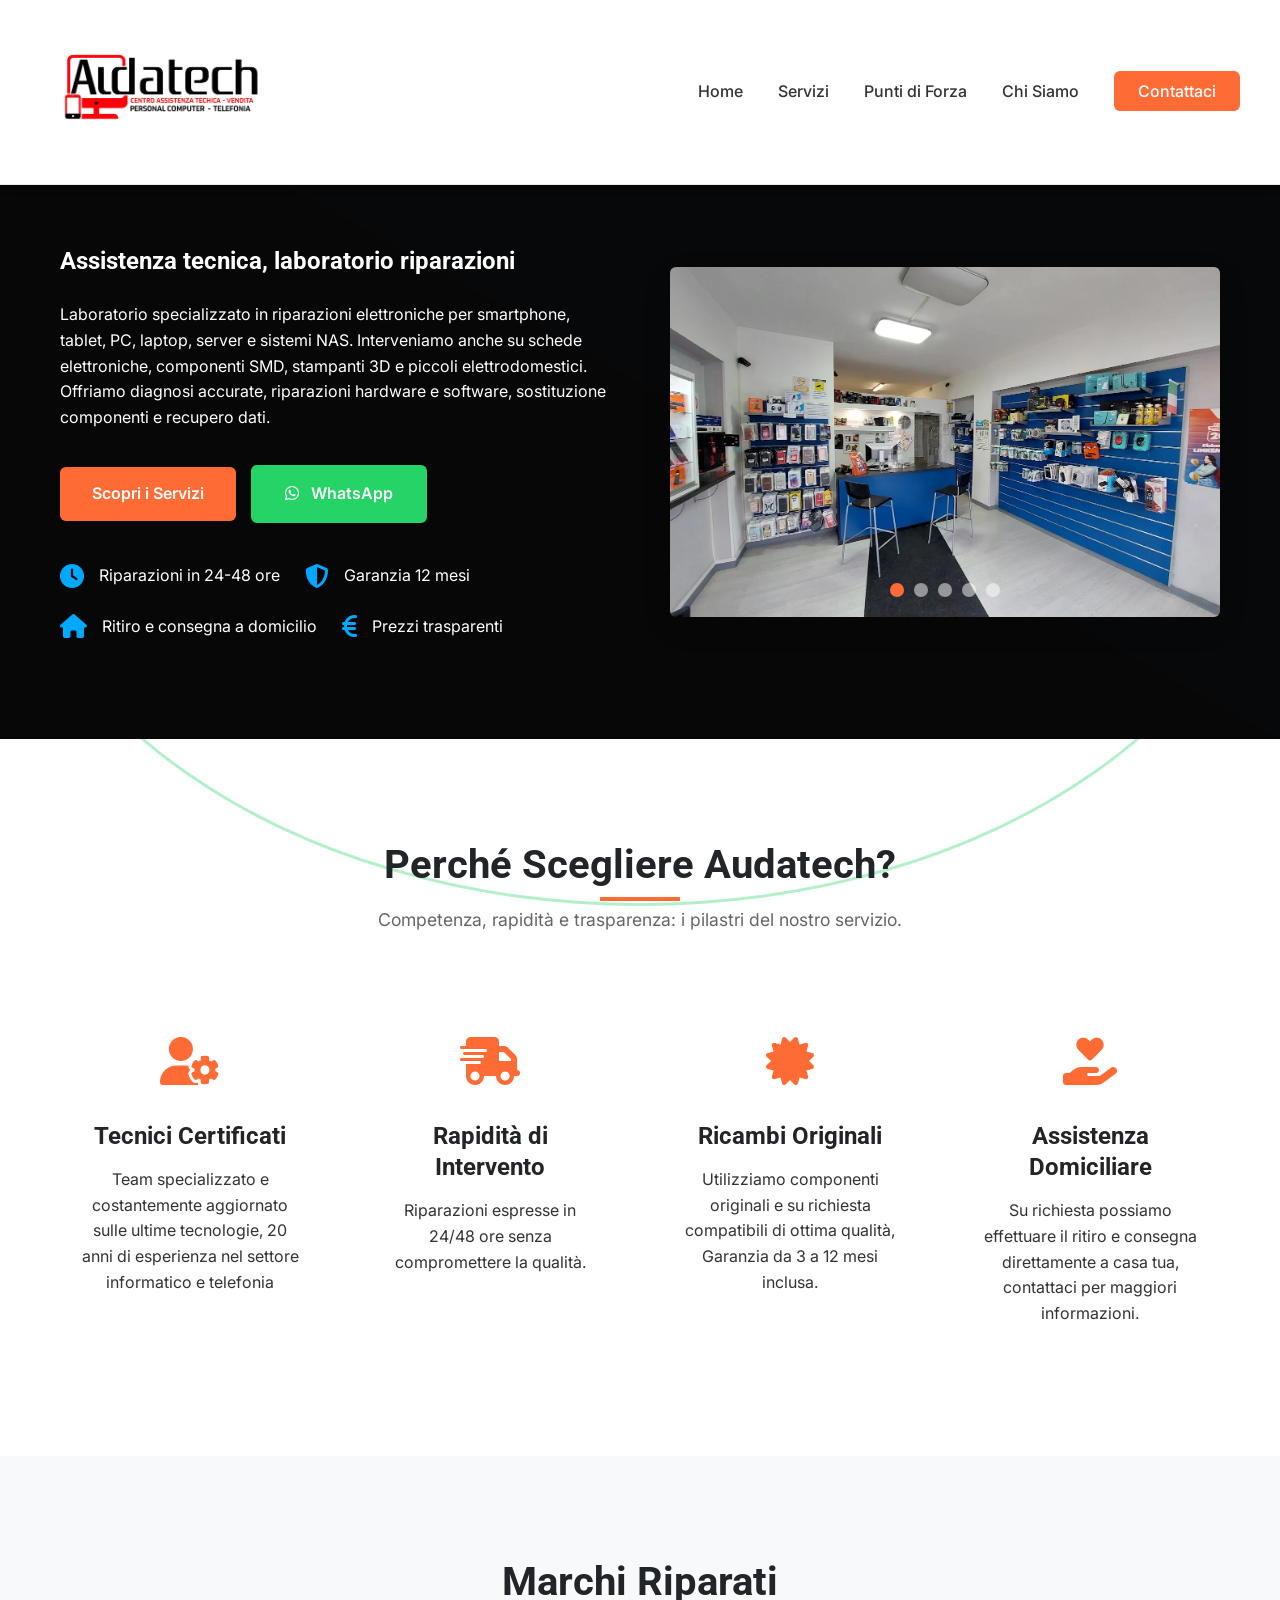
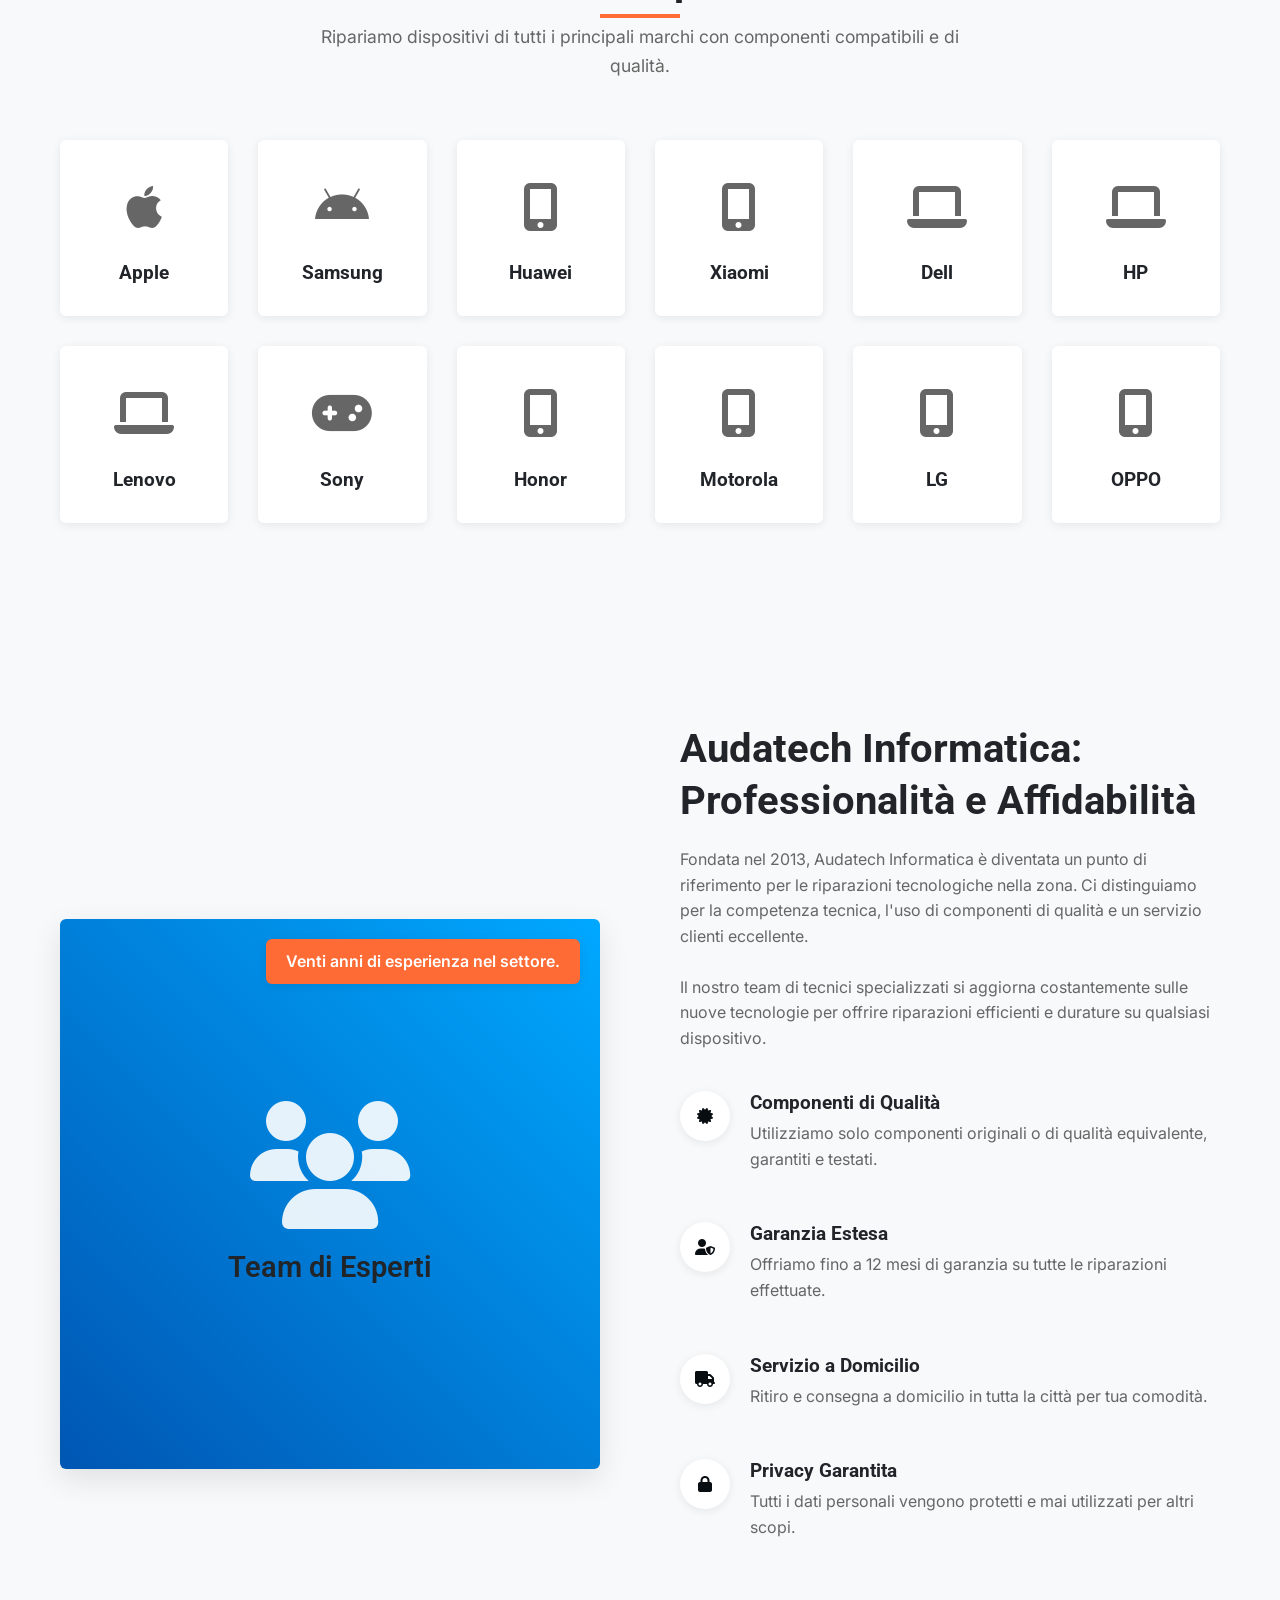
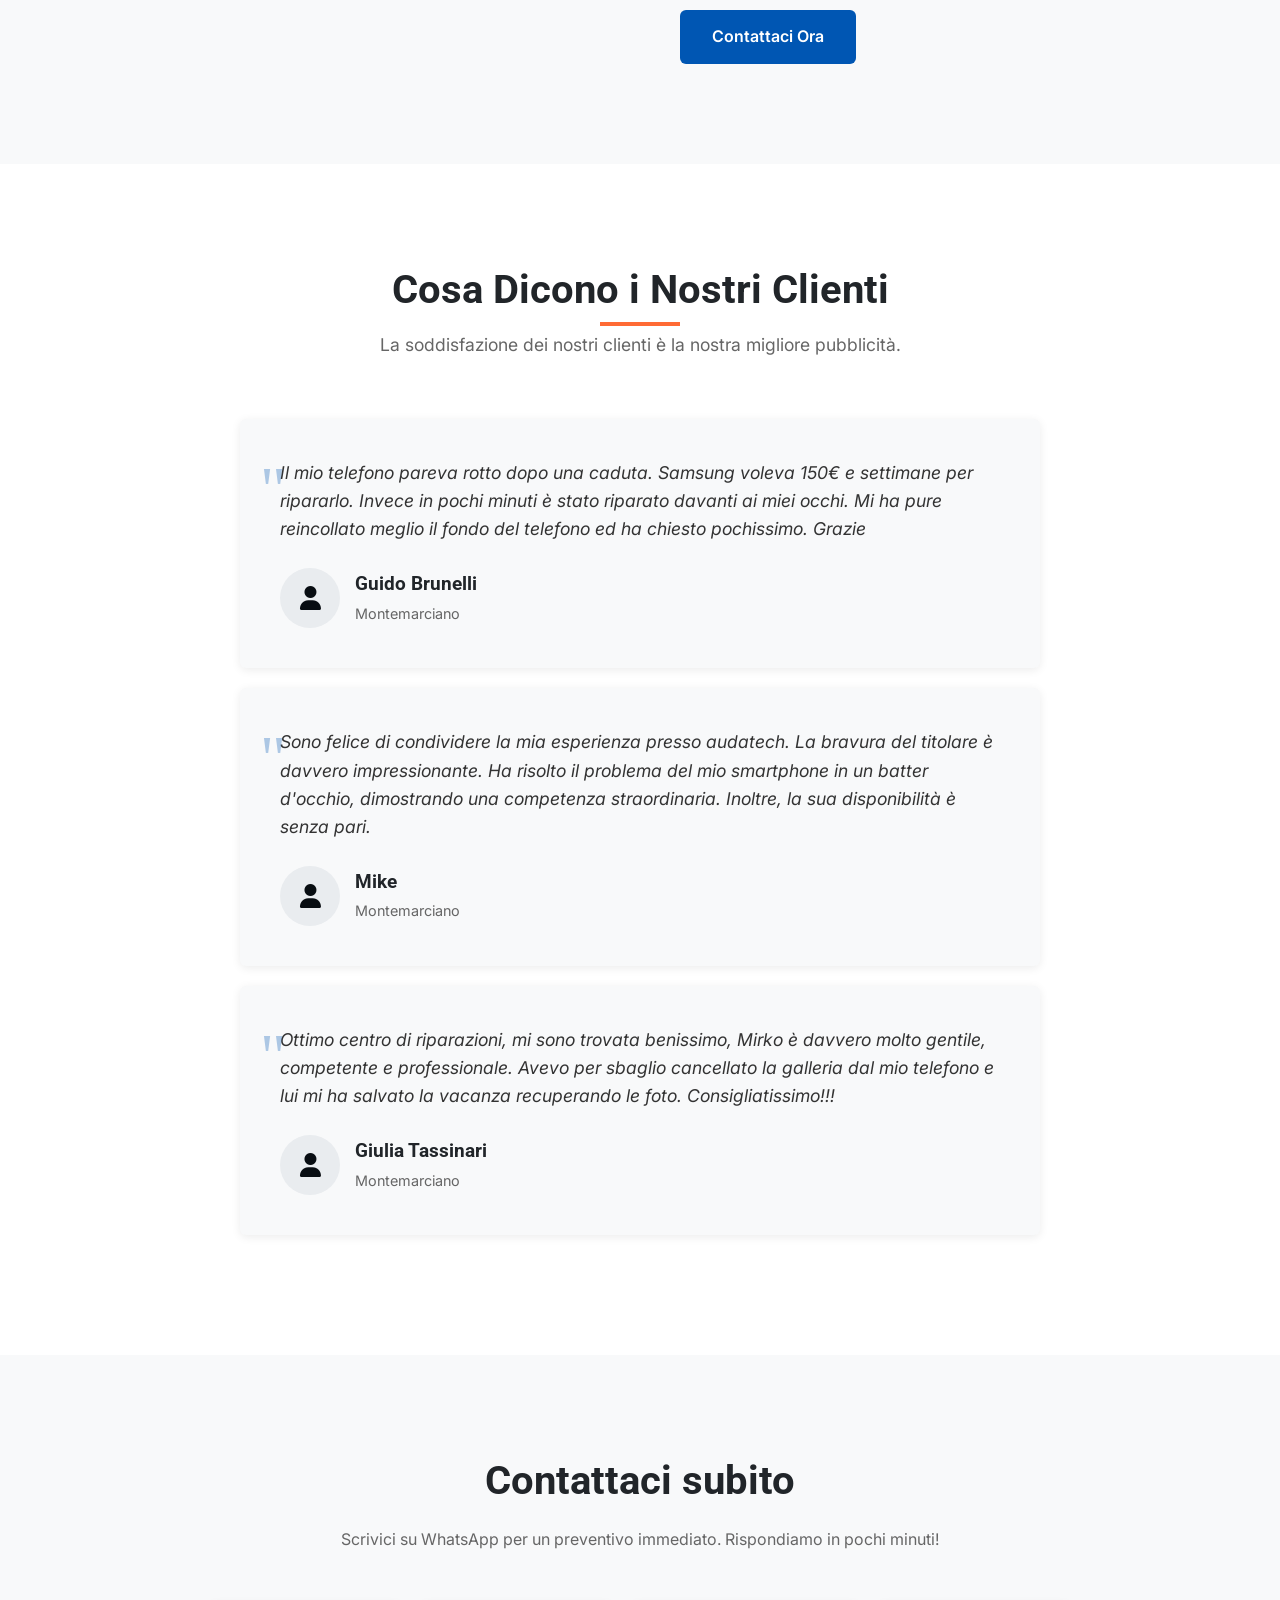
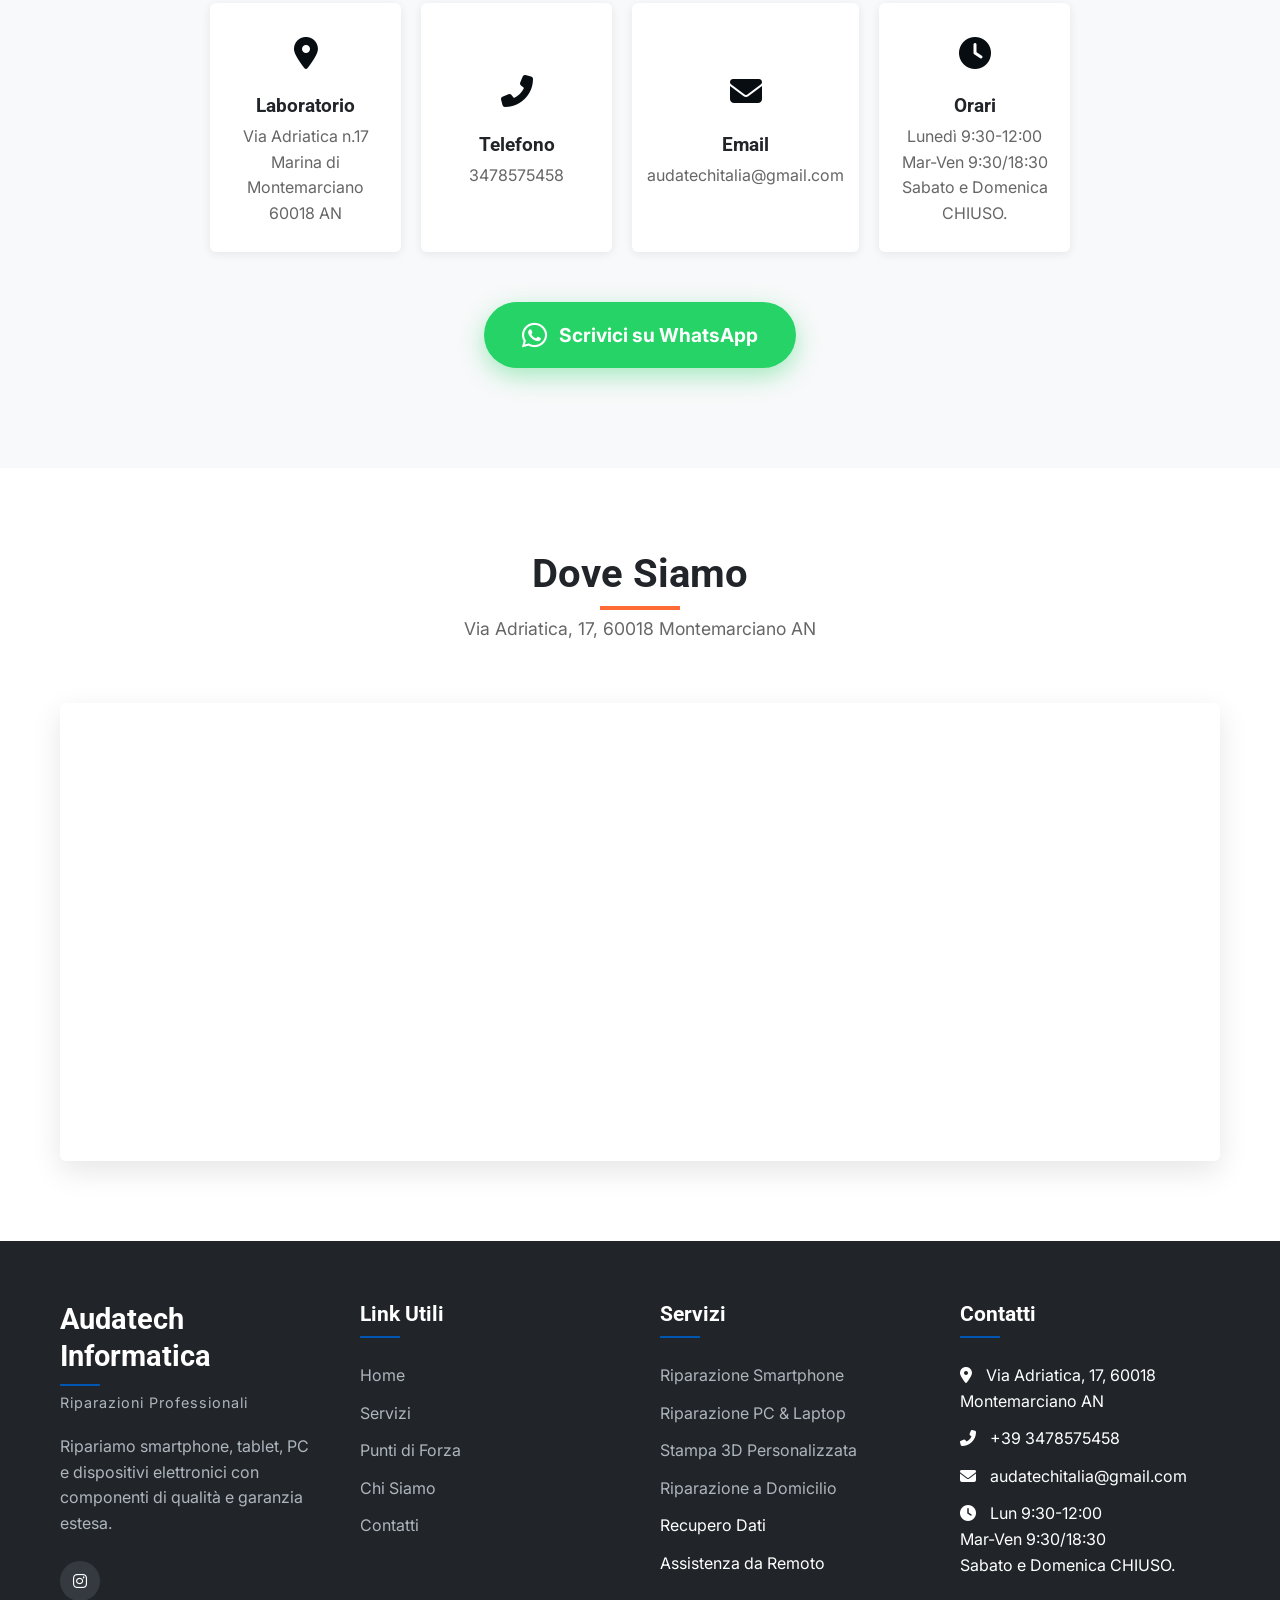
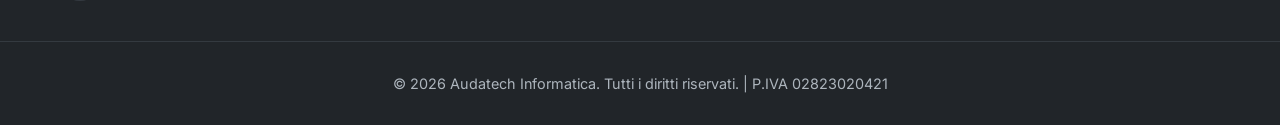
==== commit 7951c185: "up" ====
--- a/index.html
+++ b/index.html
@@ -150,7 +150,7 @@
                     <i class="fas fa-users" style="font-size: 8rem; opacity: 0.9;"></i>
                     <h3 style="margin-top: 20px; font-size: 1.8rem; font-weight: 600;">Team di Esperti</h3>
                 </div>
-                <div class="about-badge"><span>+10 Anni Esperienza</span></div>
+                <div class="about-badge"><span>Venti anni di esperienza nel settore.</span></div>
             </div>
             <div class="about-content">
                 <h2>Audatech Informatica: Professionalità e Affidabilità</h2>
--- a/style.css
+++ b/style.css
@@ -17,6 +17,7 @@
             --shadow-lg: 0 10px 30px rgba(0, 0, 0, 0.1);
             --radius: 6px;
             --transition: all 0.3s ease;
+            
         }
 
         * {
@@ -44,10 +45,11 @@
             color: var(--dark);
         }
 
+        /* h2fix */
         .hero-content h2 {
         color: white;
         }
-        
+
         .container {
             width: 100%;
             max-width: 1200px;
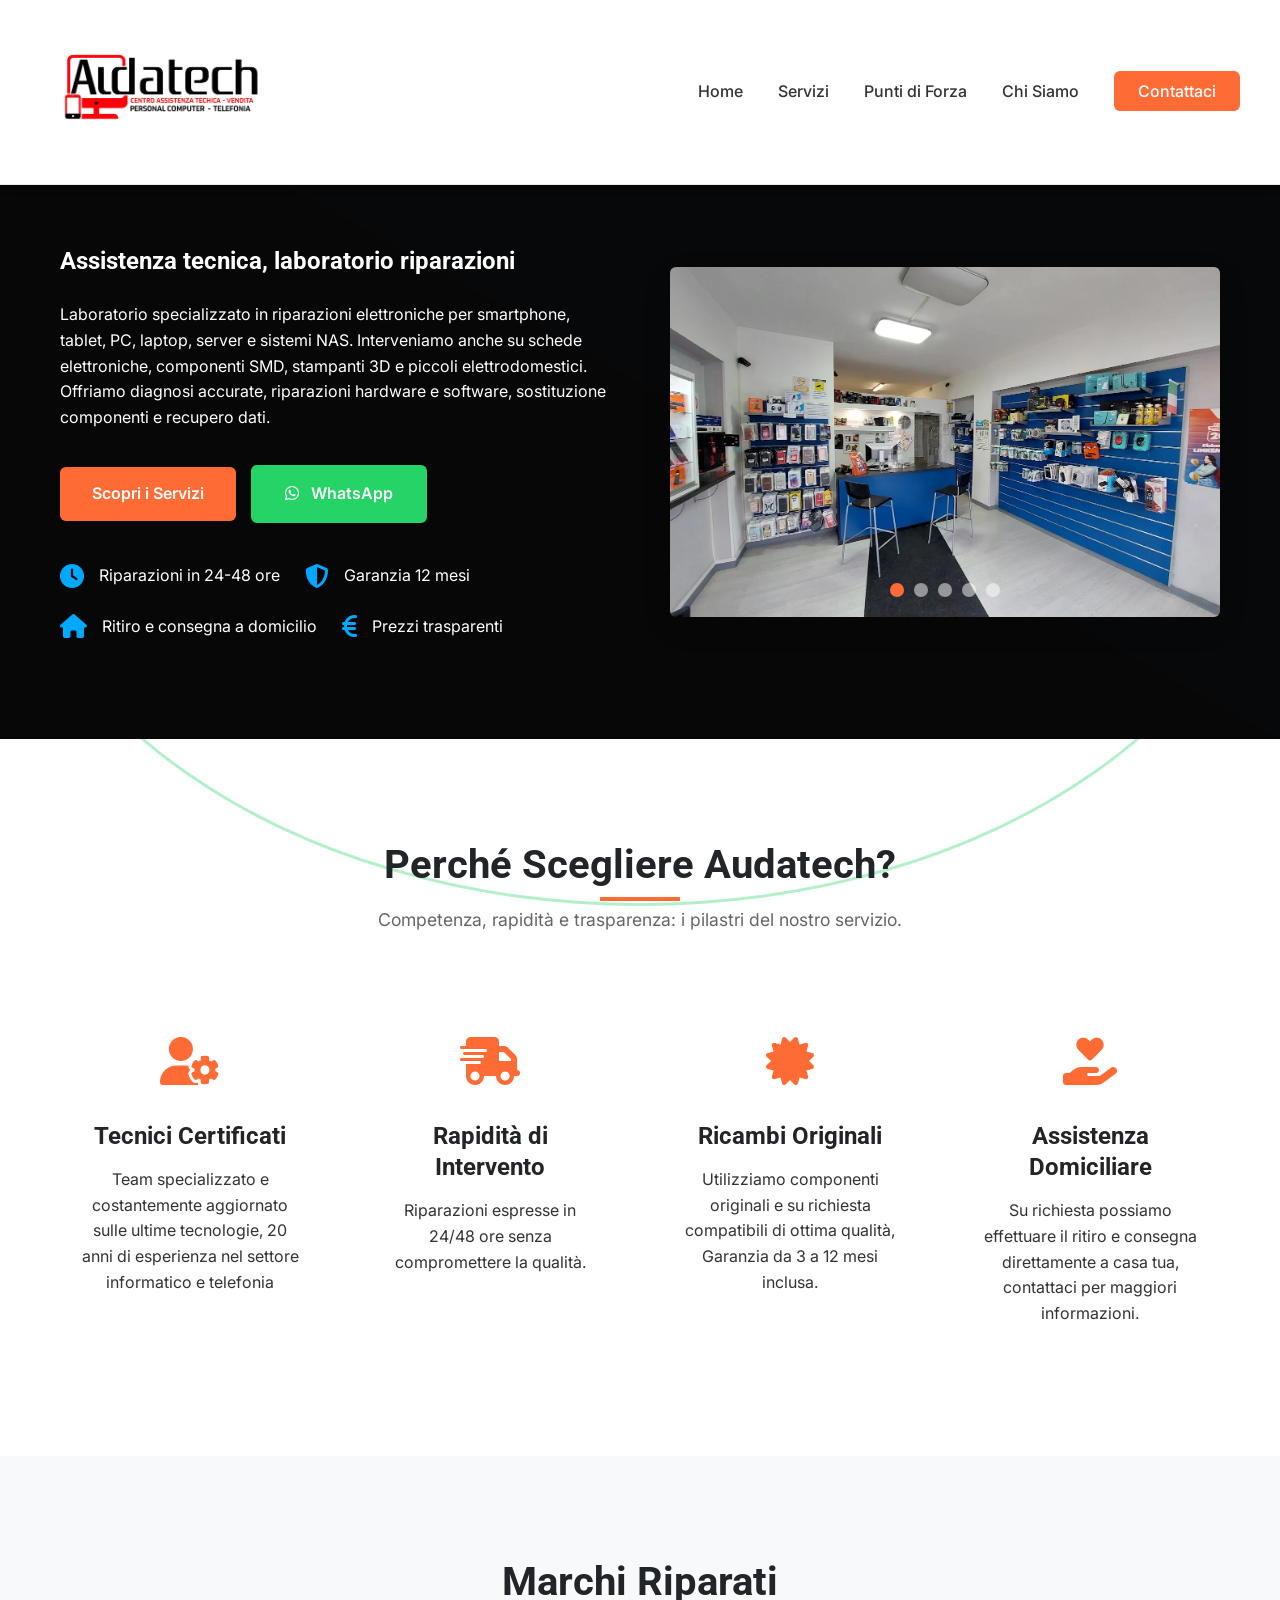
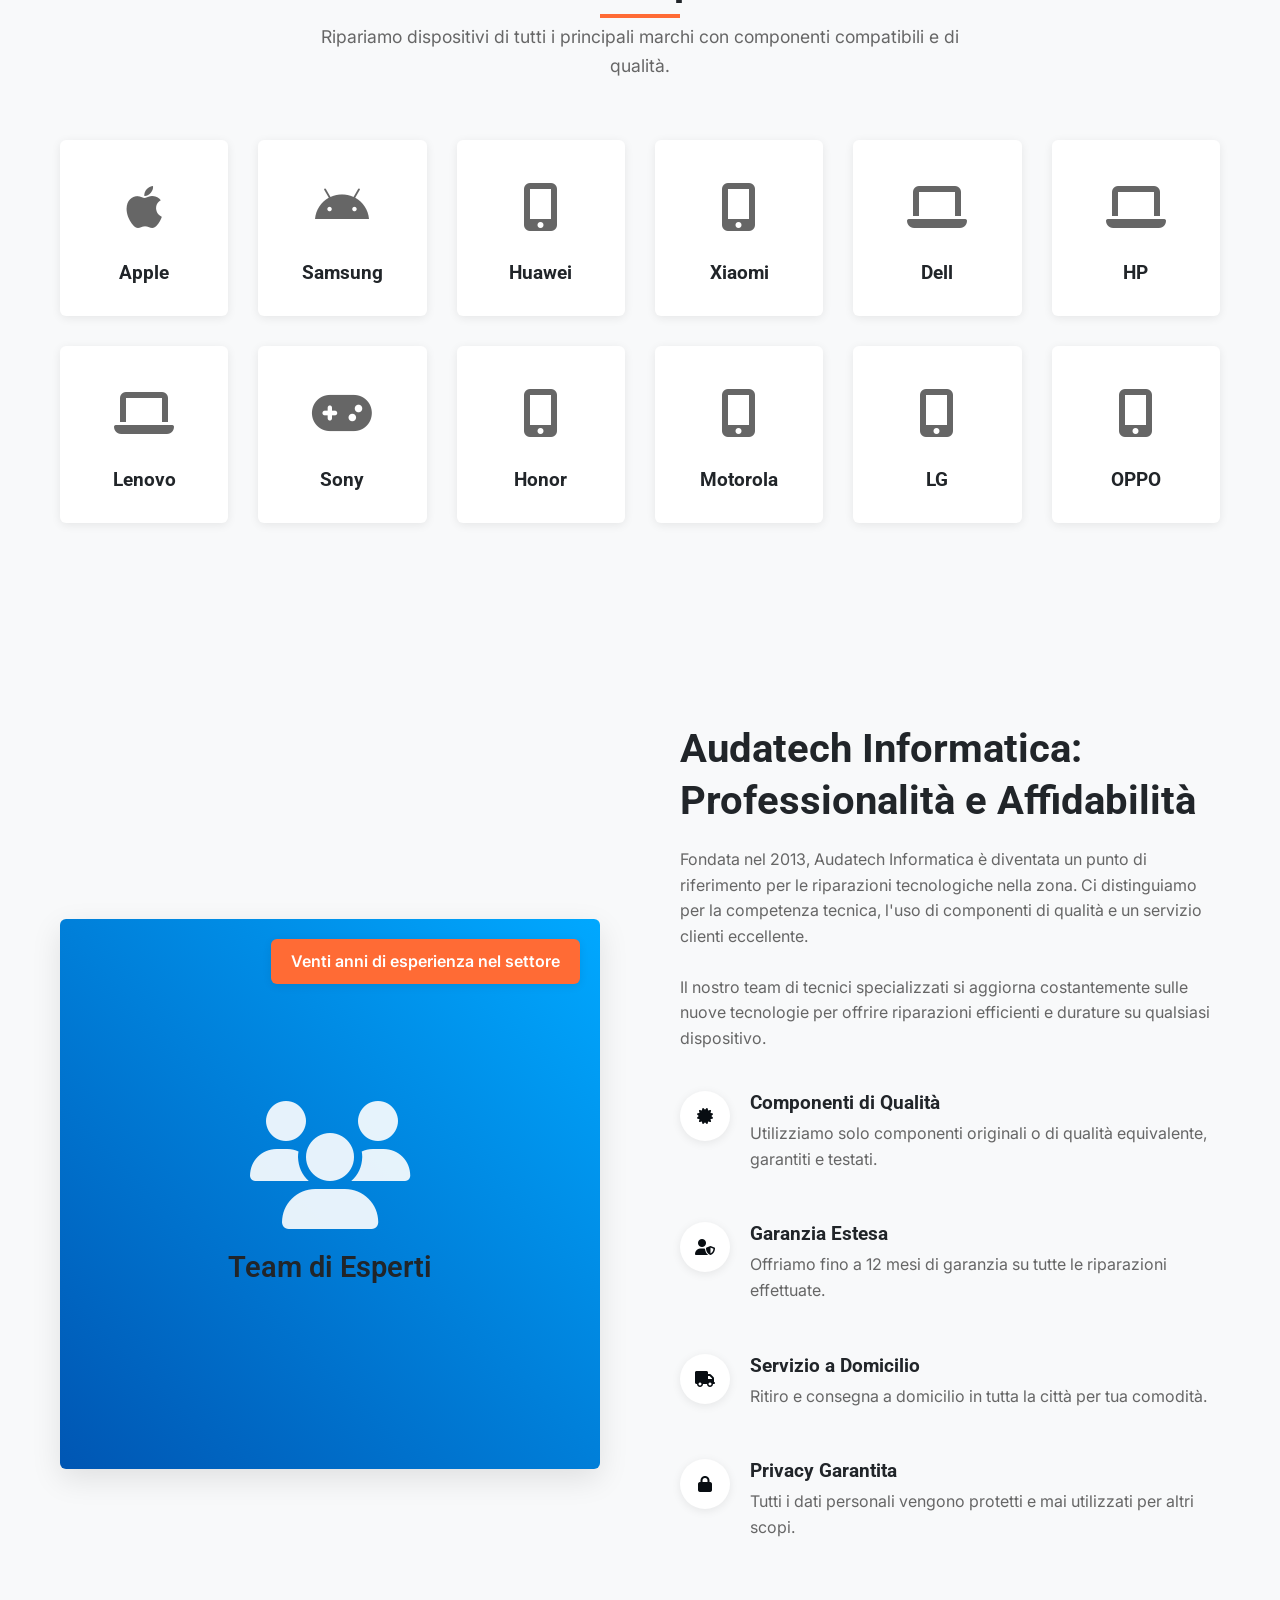
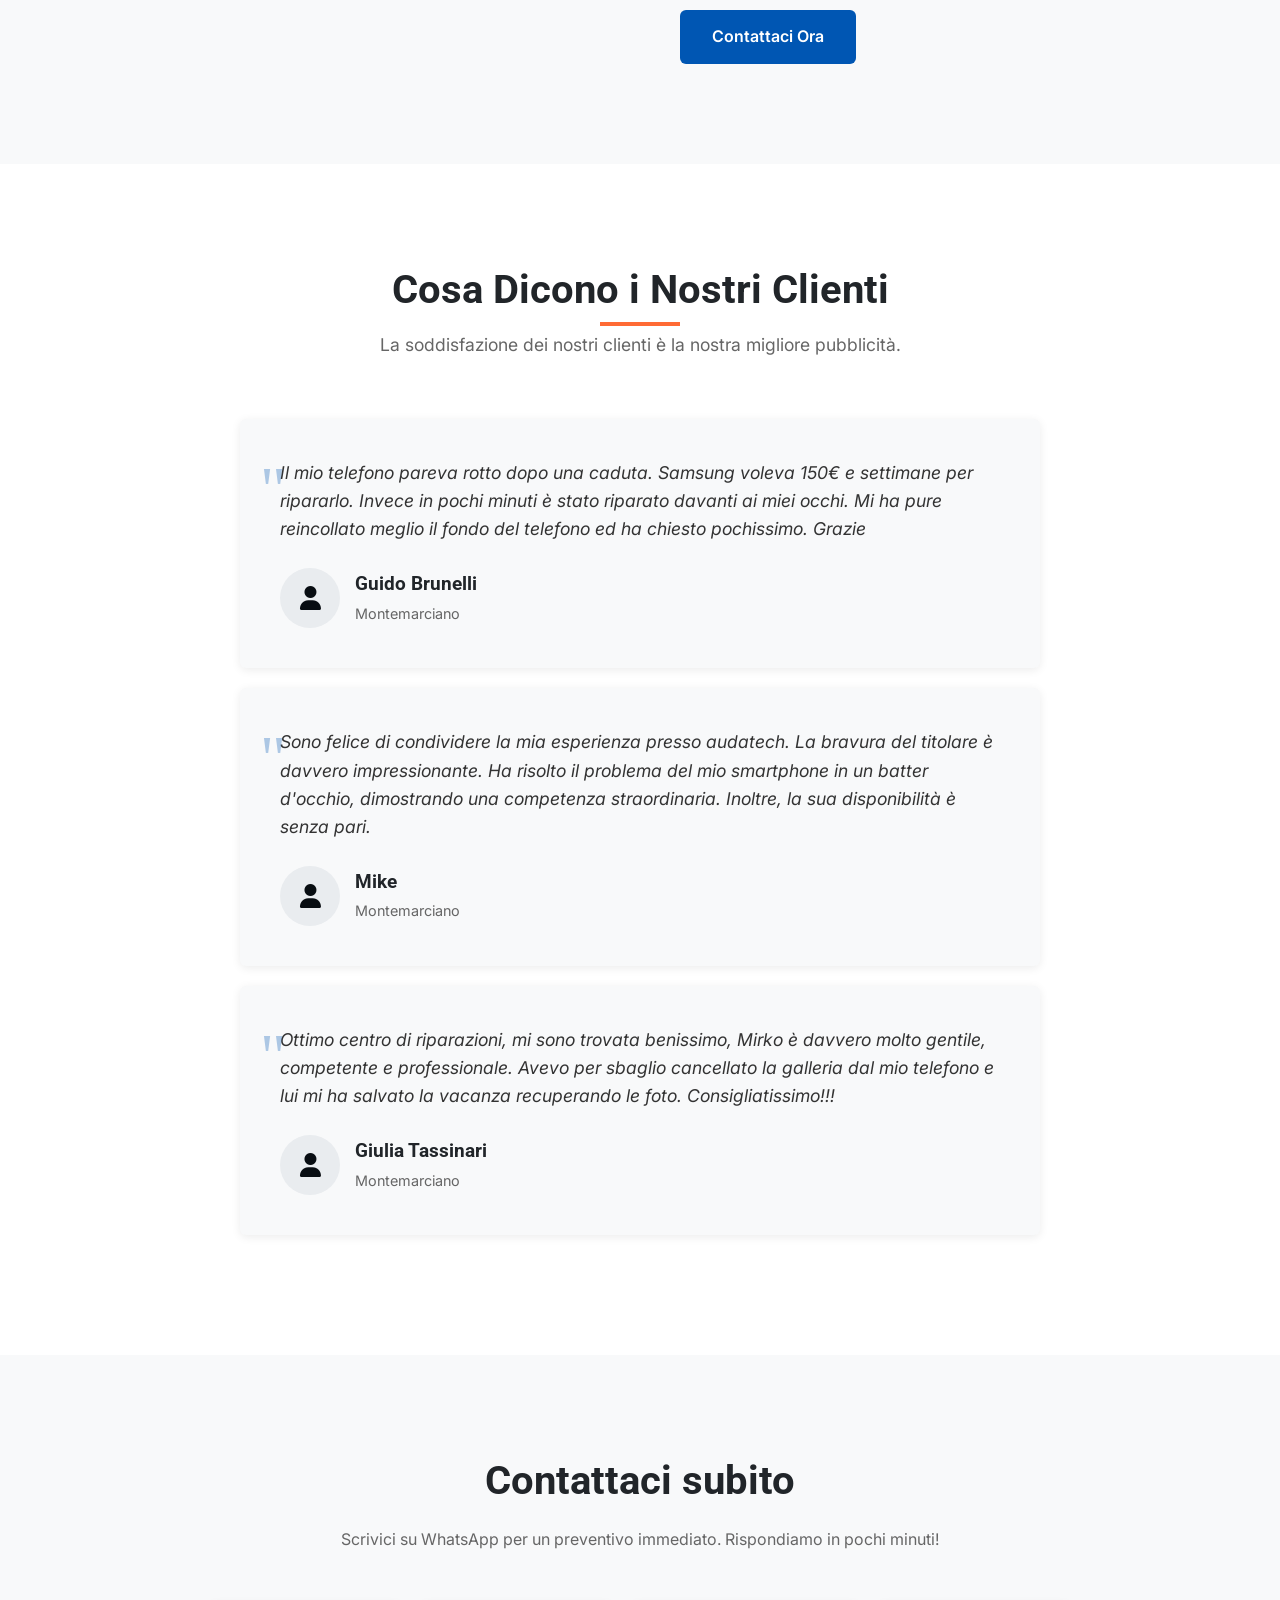
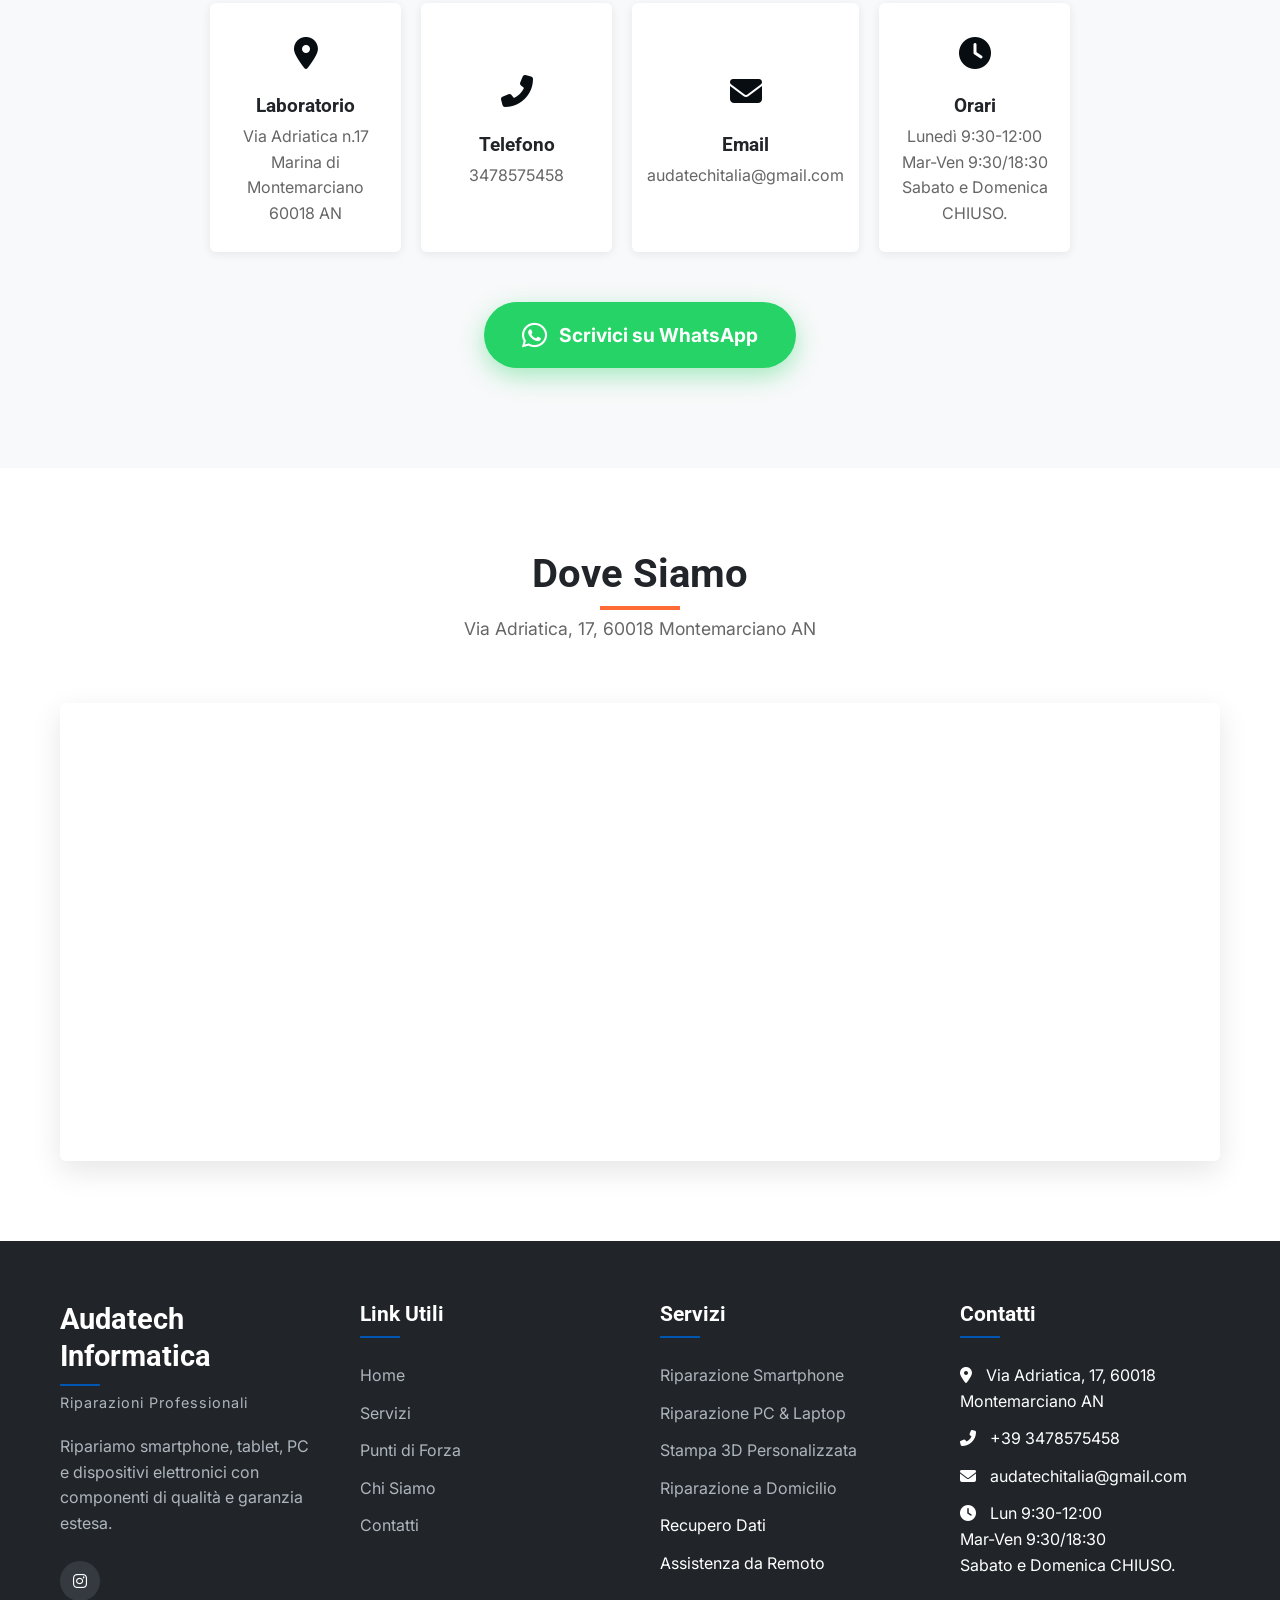
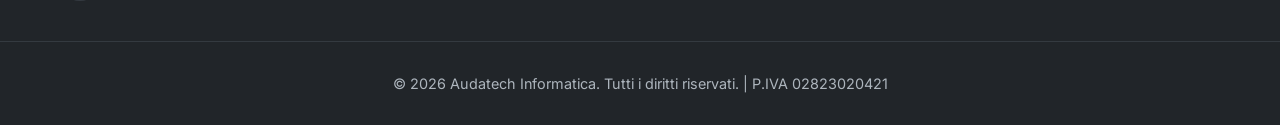
==== commit 4ffd027f: "up" ====
--- a/index.html
+++ b/index.html
@@ -150,7 +150,7 @@
                     <i class="fas fa-users" style="font-size: 8rem; opacity: 0.9;"></i>
                     <h3 style="margin-top: 20px; font-size: 1.8rem; font-weight: 600;">Team di Esperti</h3>
                 </div>
-                <div class="about-badge"><span>Venti anni di esperienza nel settore.</span></div>
+                <div class="about-badge"><span>Venti anni di esperienza nel settore</span></div>
             </div>
             <div class="about-content">
                 <h2>Audatech Informatica: Professionalità e Affidabilità</h2>
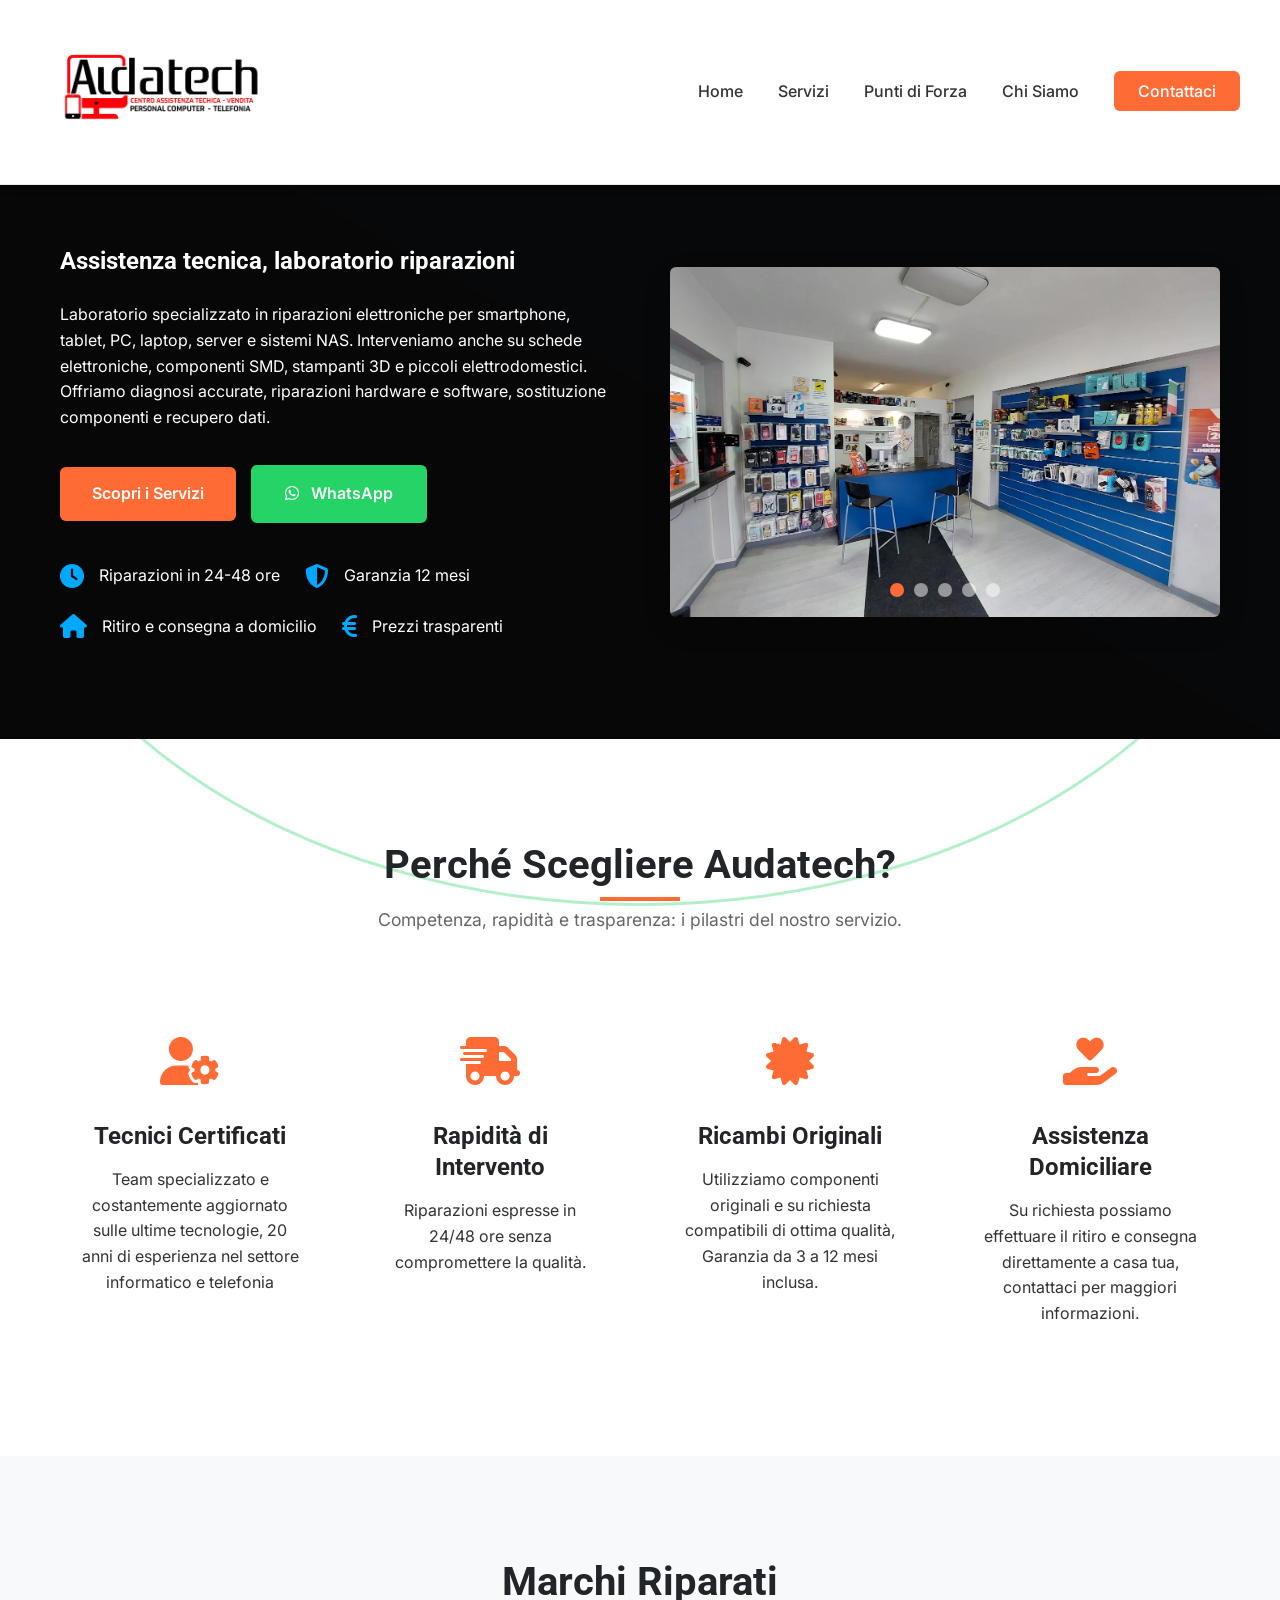
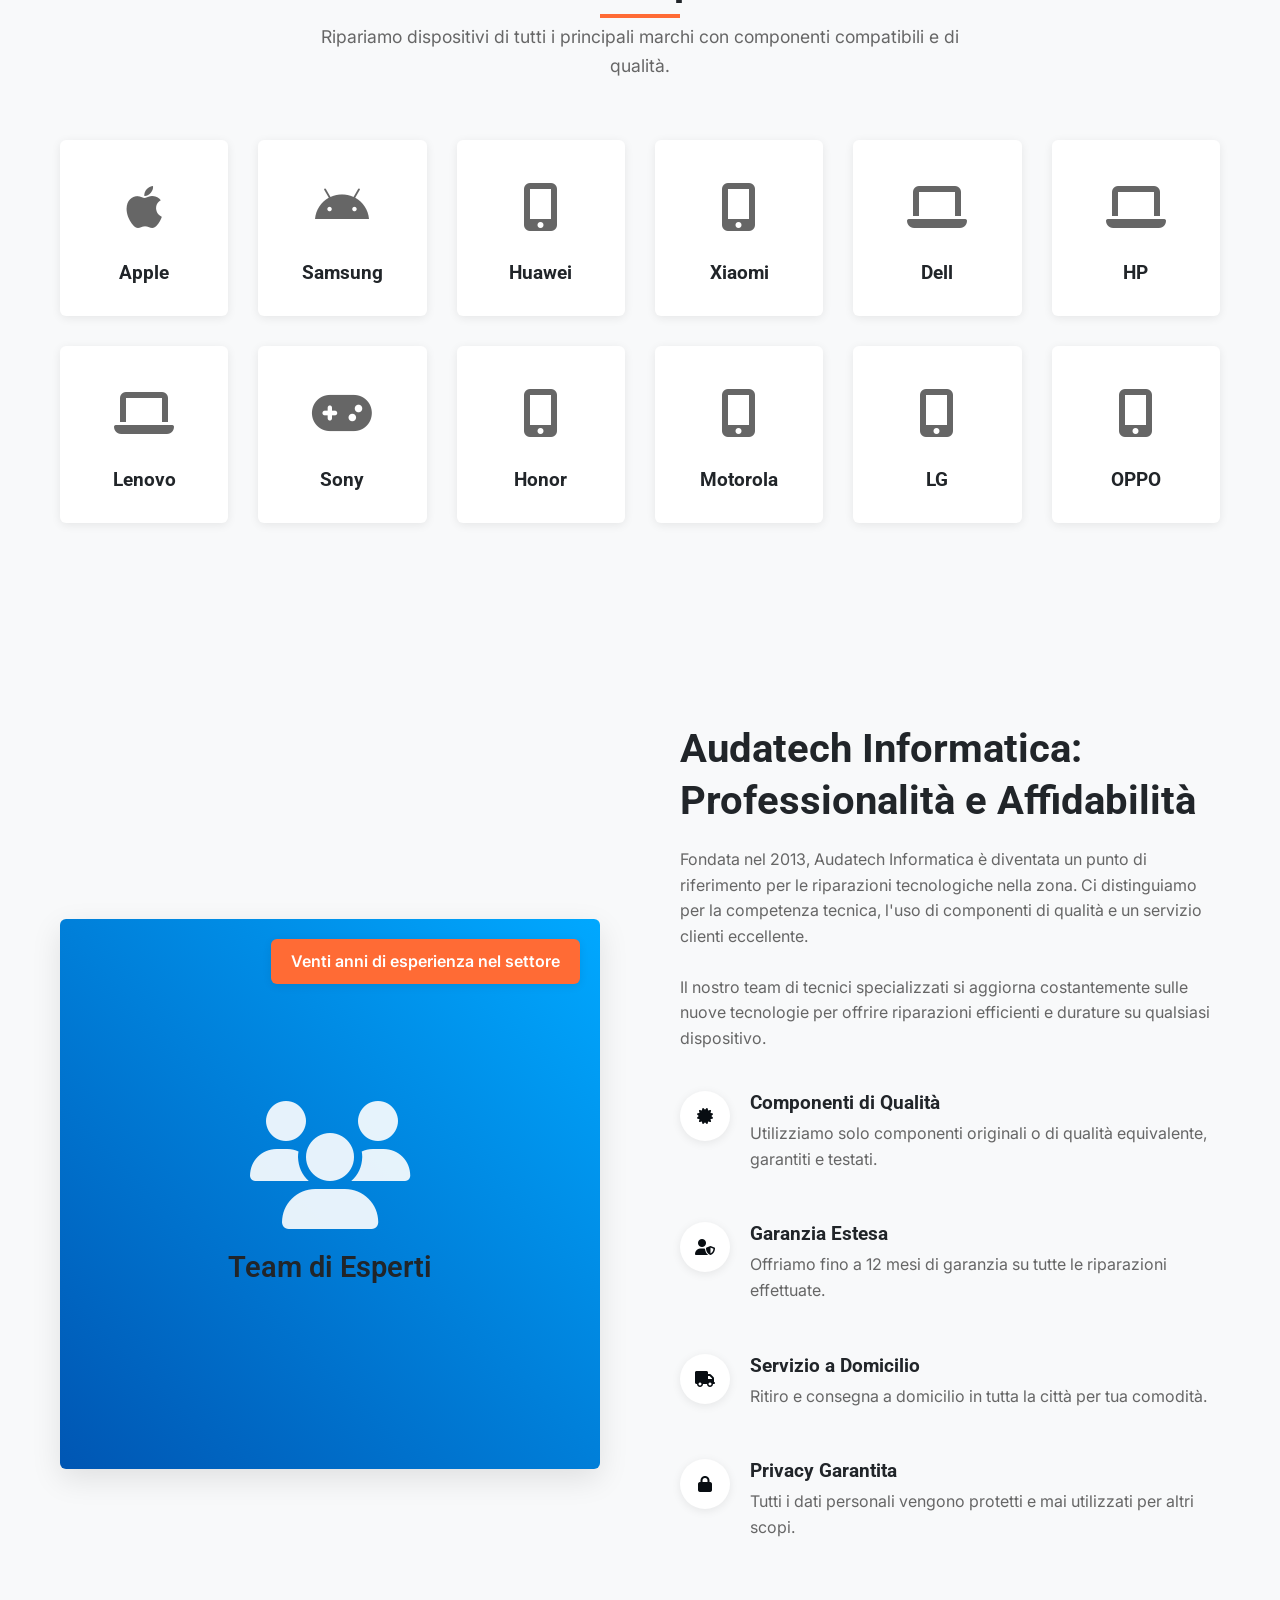
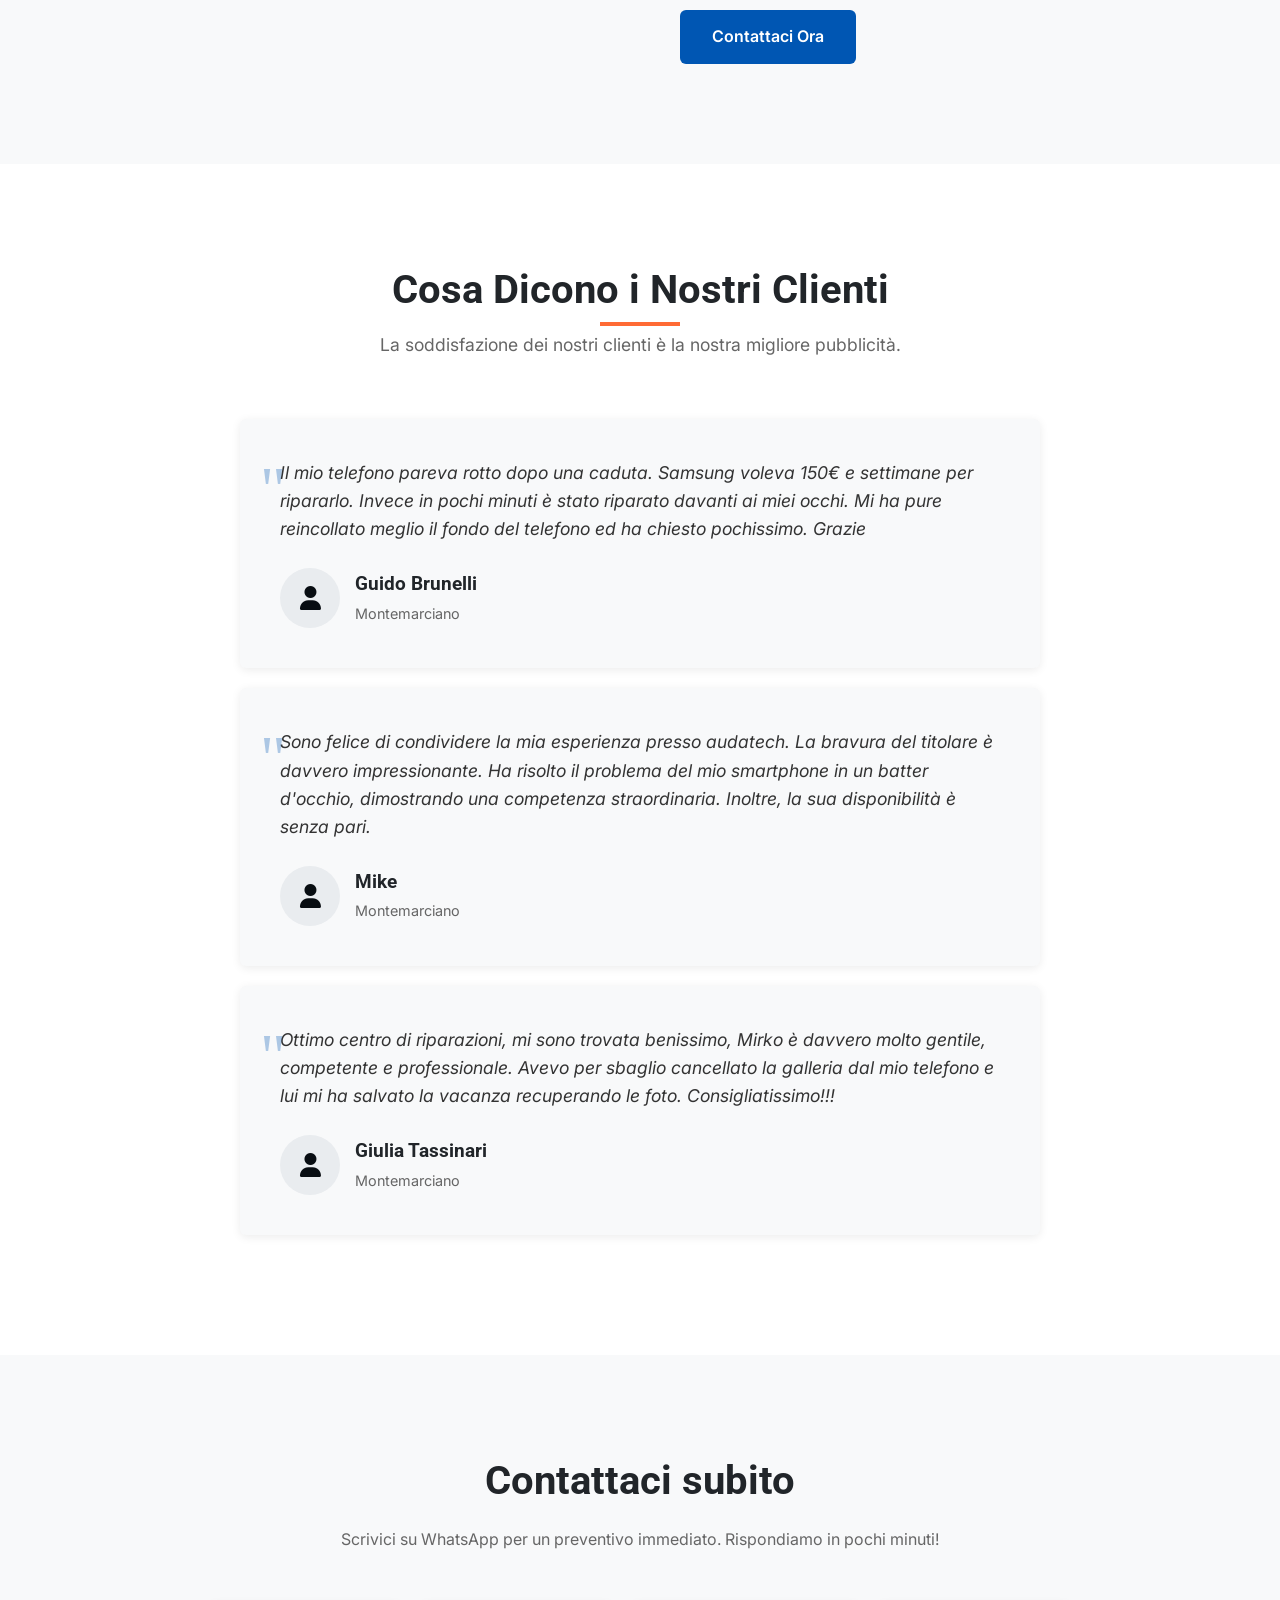
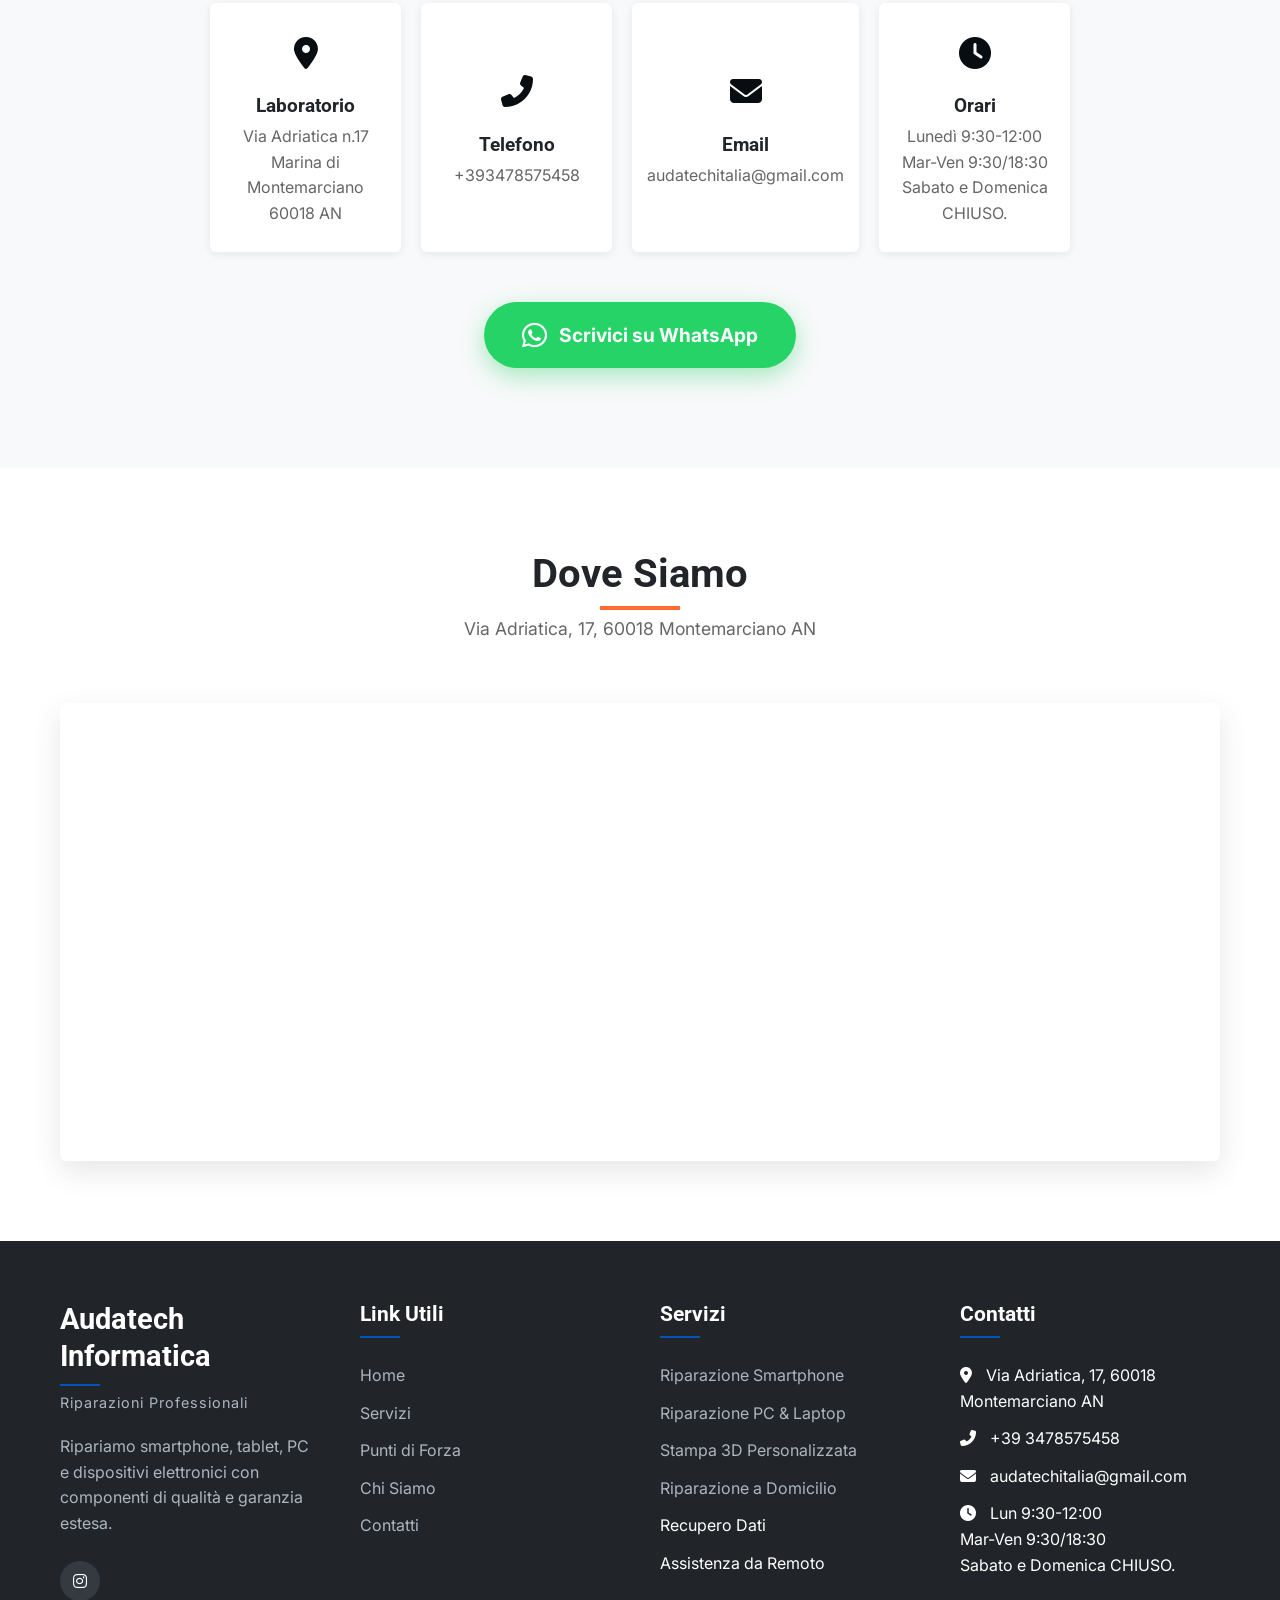
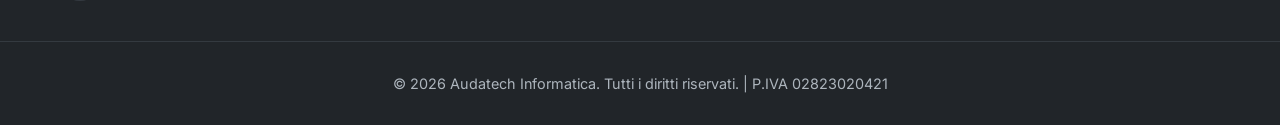
==== commit 1cd32d3e: "fx" ====
--- a/index.html
+++ b/index.html
@@ -203,7 +203,7 @@
                 <p>Scrivici su WhatsApp per un preventivo immediato. Rispondiamo in pochi minuti!</p>
                 <div class="contact-details">
                     <div class="contact-item"><div class="contact-icon"><i class="fas fa-map-marker-alt"></i></div><div class="contact-content"><h4>Laboratorio</h4><p>Via Adriatica n.17<br>Marina di  Montemarciano <br>60018 AN</p></div></div>
-                    <div class="contact-item"><div class="contact-icon"><i class="fas fa-phone-alt"></i></div><div class="contact-content"><h4>Telefono</h4><p>3478575458</p></div></div>
+                    <div class="contact-item"><div class="contact-icon"><i class="fas fa-phone-alt"></i></div><div class="contact-content"><h4>Telefono</h4><p>+393478575458</p></div></div>
                     <div class="contact-item"><div class="contact-icon"><i class="fas fa-envelope"></i></div><div class="contact-content"><h4>Email</h4><p>audatechitalia@gmail.com</p></div></div>
                     <div class="contact-item"><div class="contact-icon"><i class="fas fa-clock"></i></div><div class="contact-content"><h4>Orari</h4><p>Lunedì 9:30-12:00 </br>  Mar-Ven 9:30/18:30 </br>Sabato e Domenica CHIUSO.</p></div></div>
                 </div>
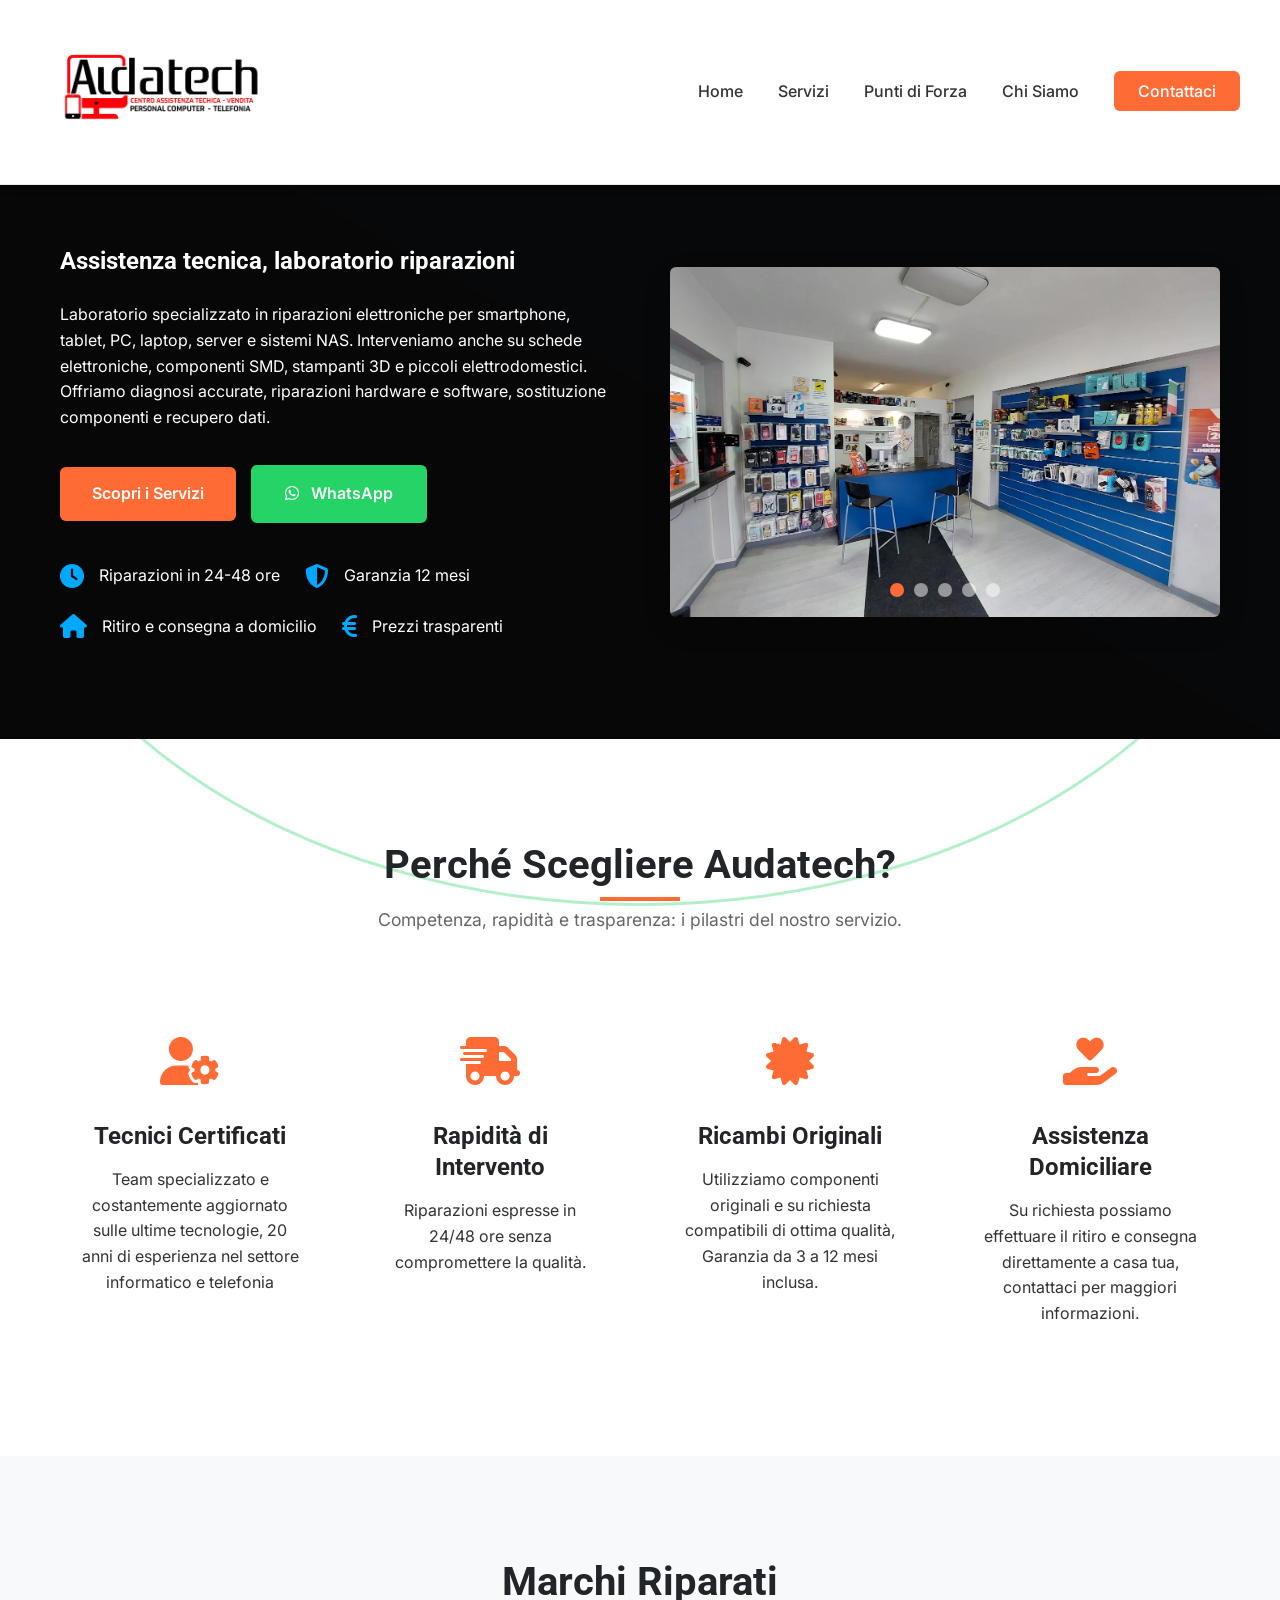
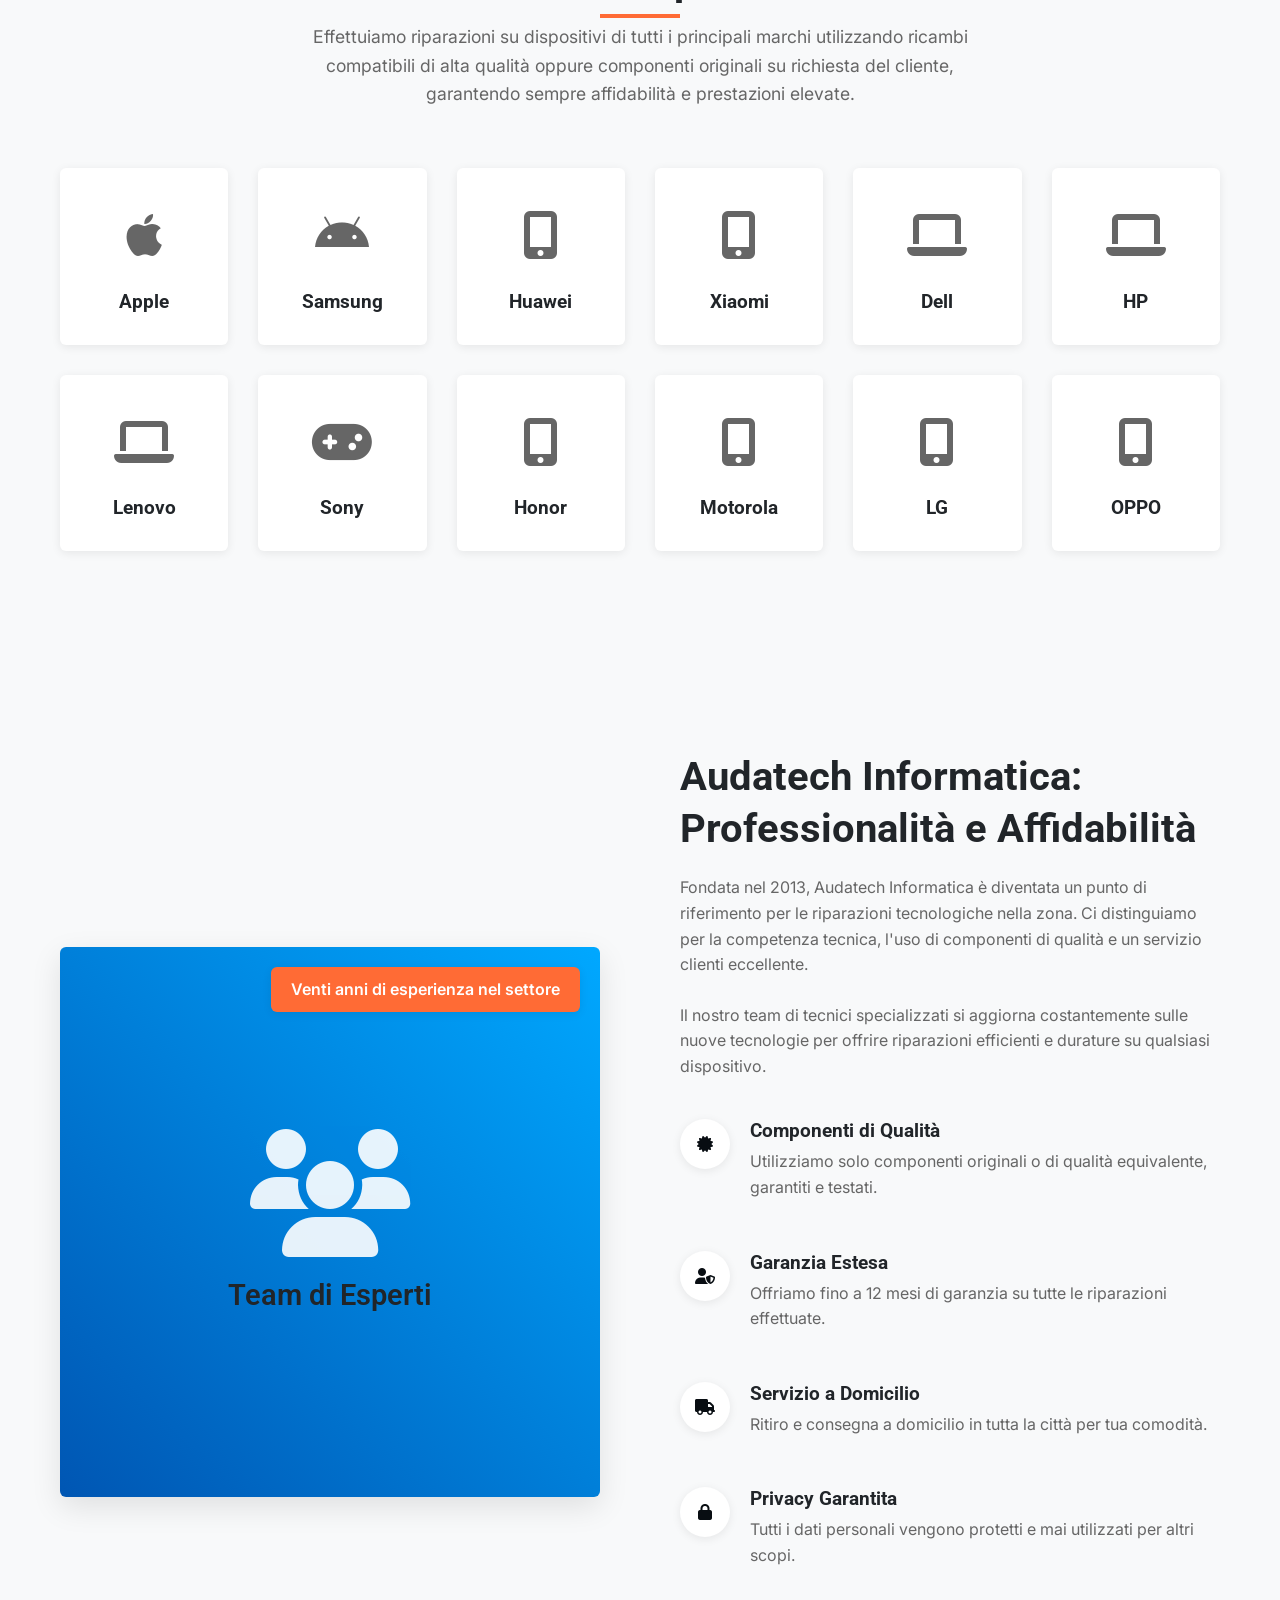
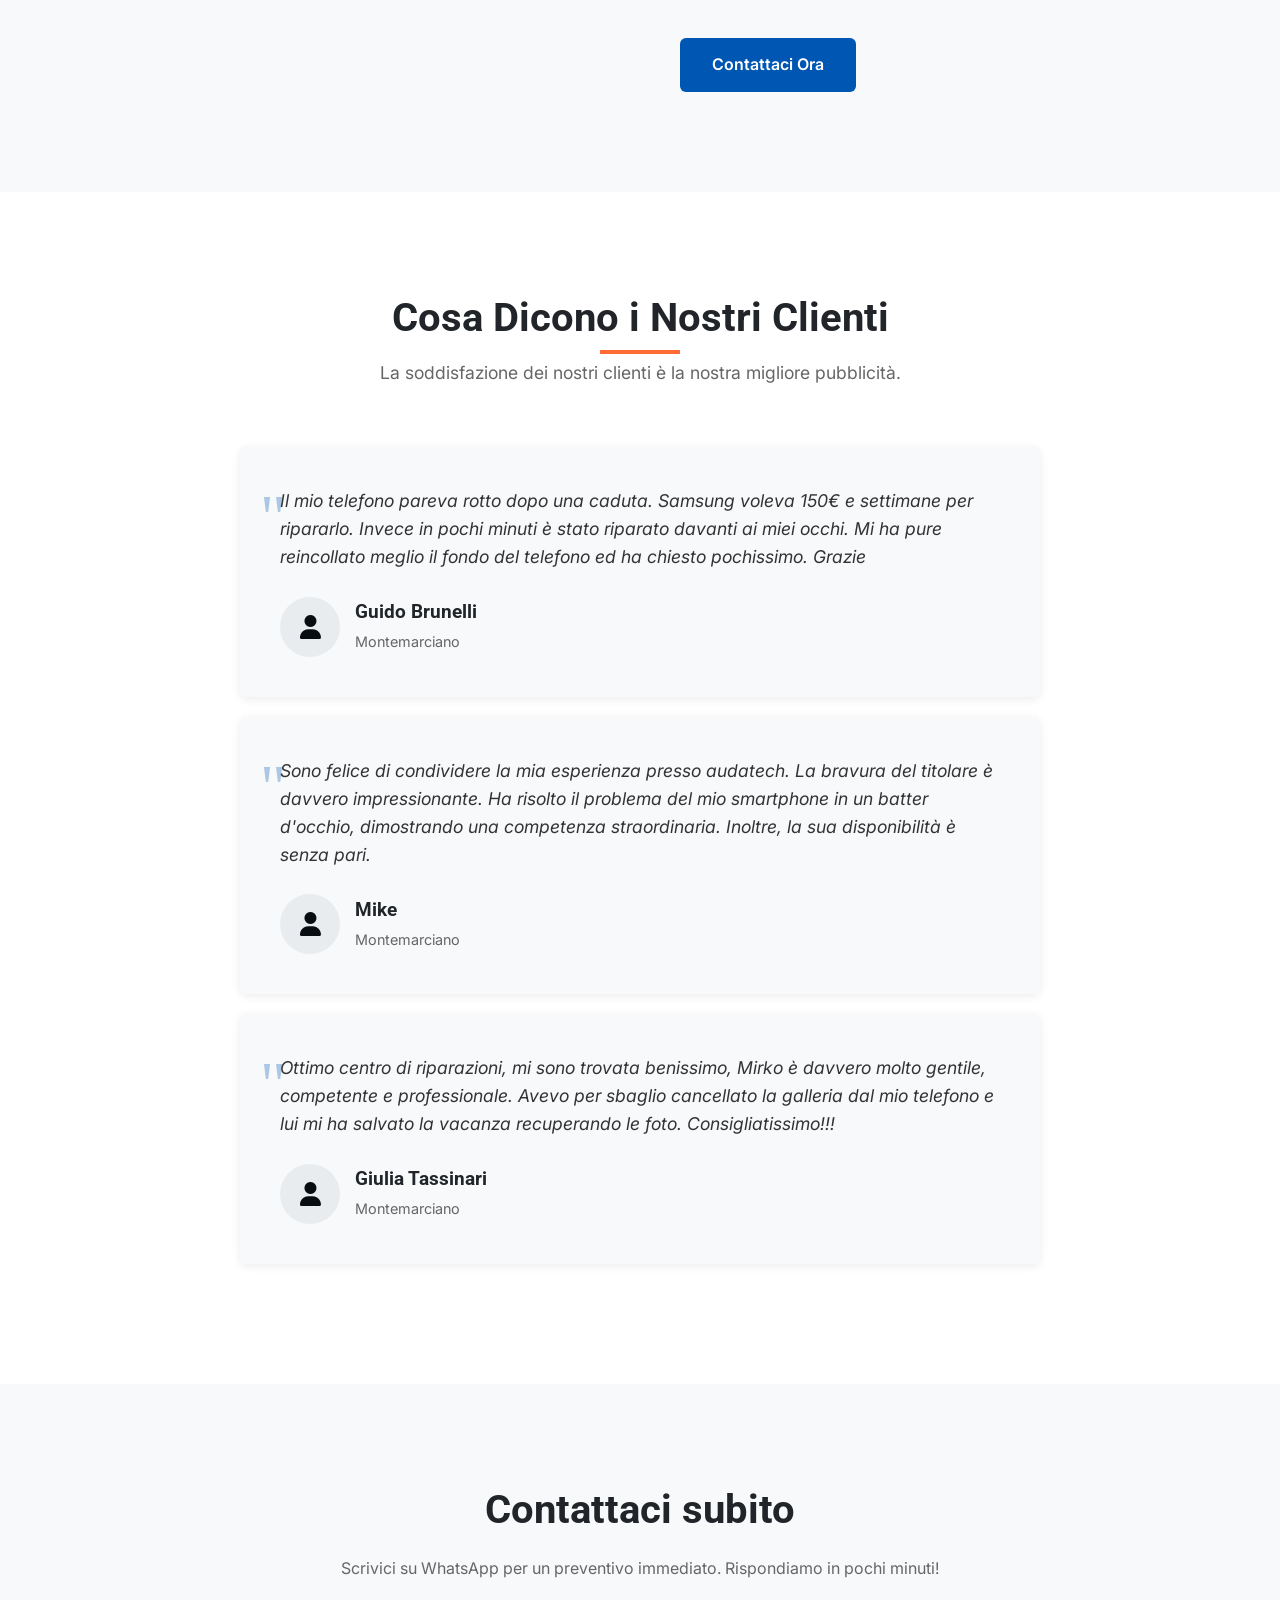
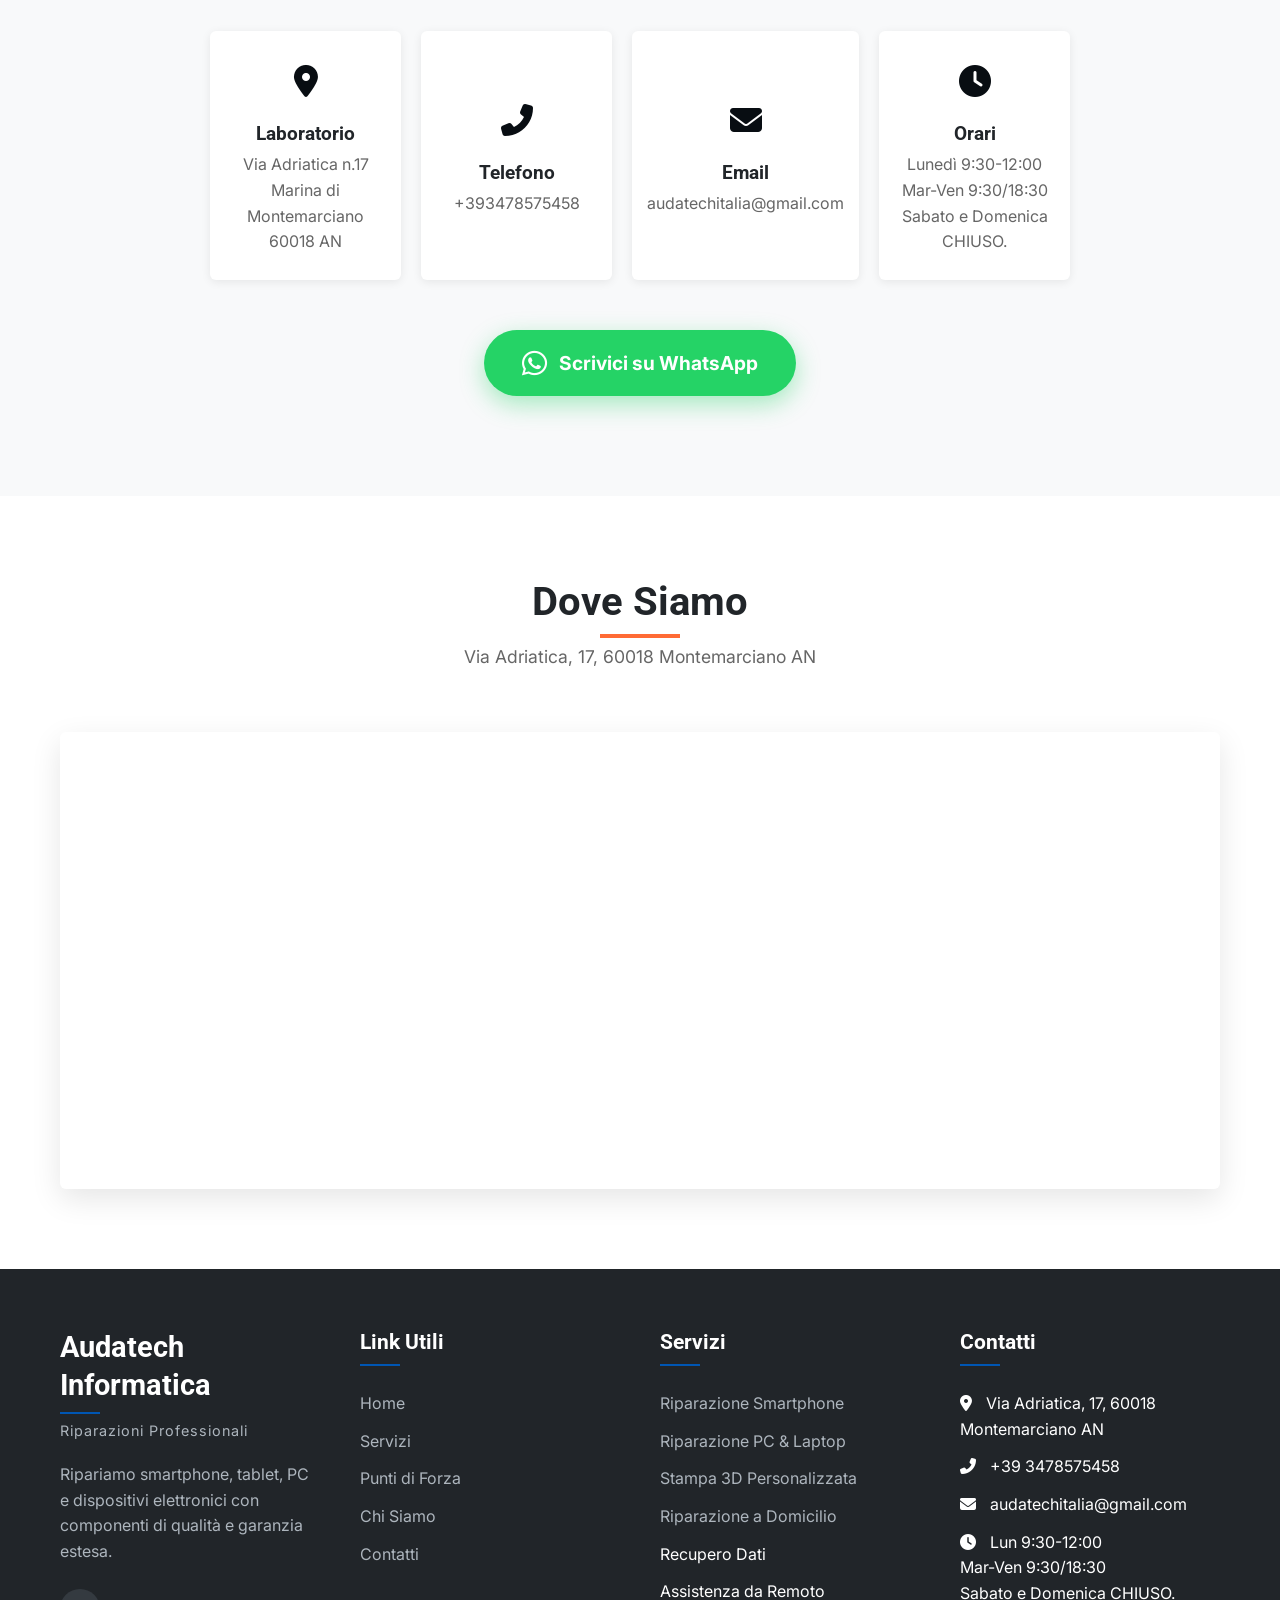
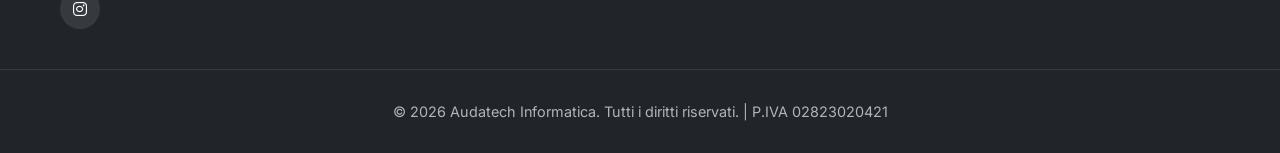
==== commit 0ccf3d59: "fx" ====
--- a/index.html
+++ b/index.html
@@ -123,7 +123,7 @@
         <div class="container">
             <div class="section-title">
                 <h2>Marchi Riparati</h2>
-                <p>Ripariamo dispositivi di tutti i principali marchi con componenti compatibili e di qualità.</p>
+                <p>Effettuiamo riparazioni su dispositivi di tutti i principali marchi utilizzando ricambi compatibili di alta qualità oppure componenti originali su richiesta del cliente, garantendo sempre affidabilità e prestazioni elevate.</p>
             </div>
             <div class="brands-grid">
                 <div class="brand-item"><div class="brand-icon"><i class="fab fa-apple"></i></div><h4>Apple</h4></div>
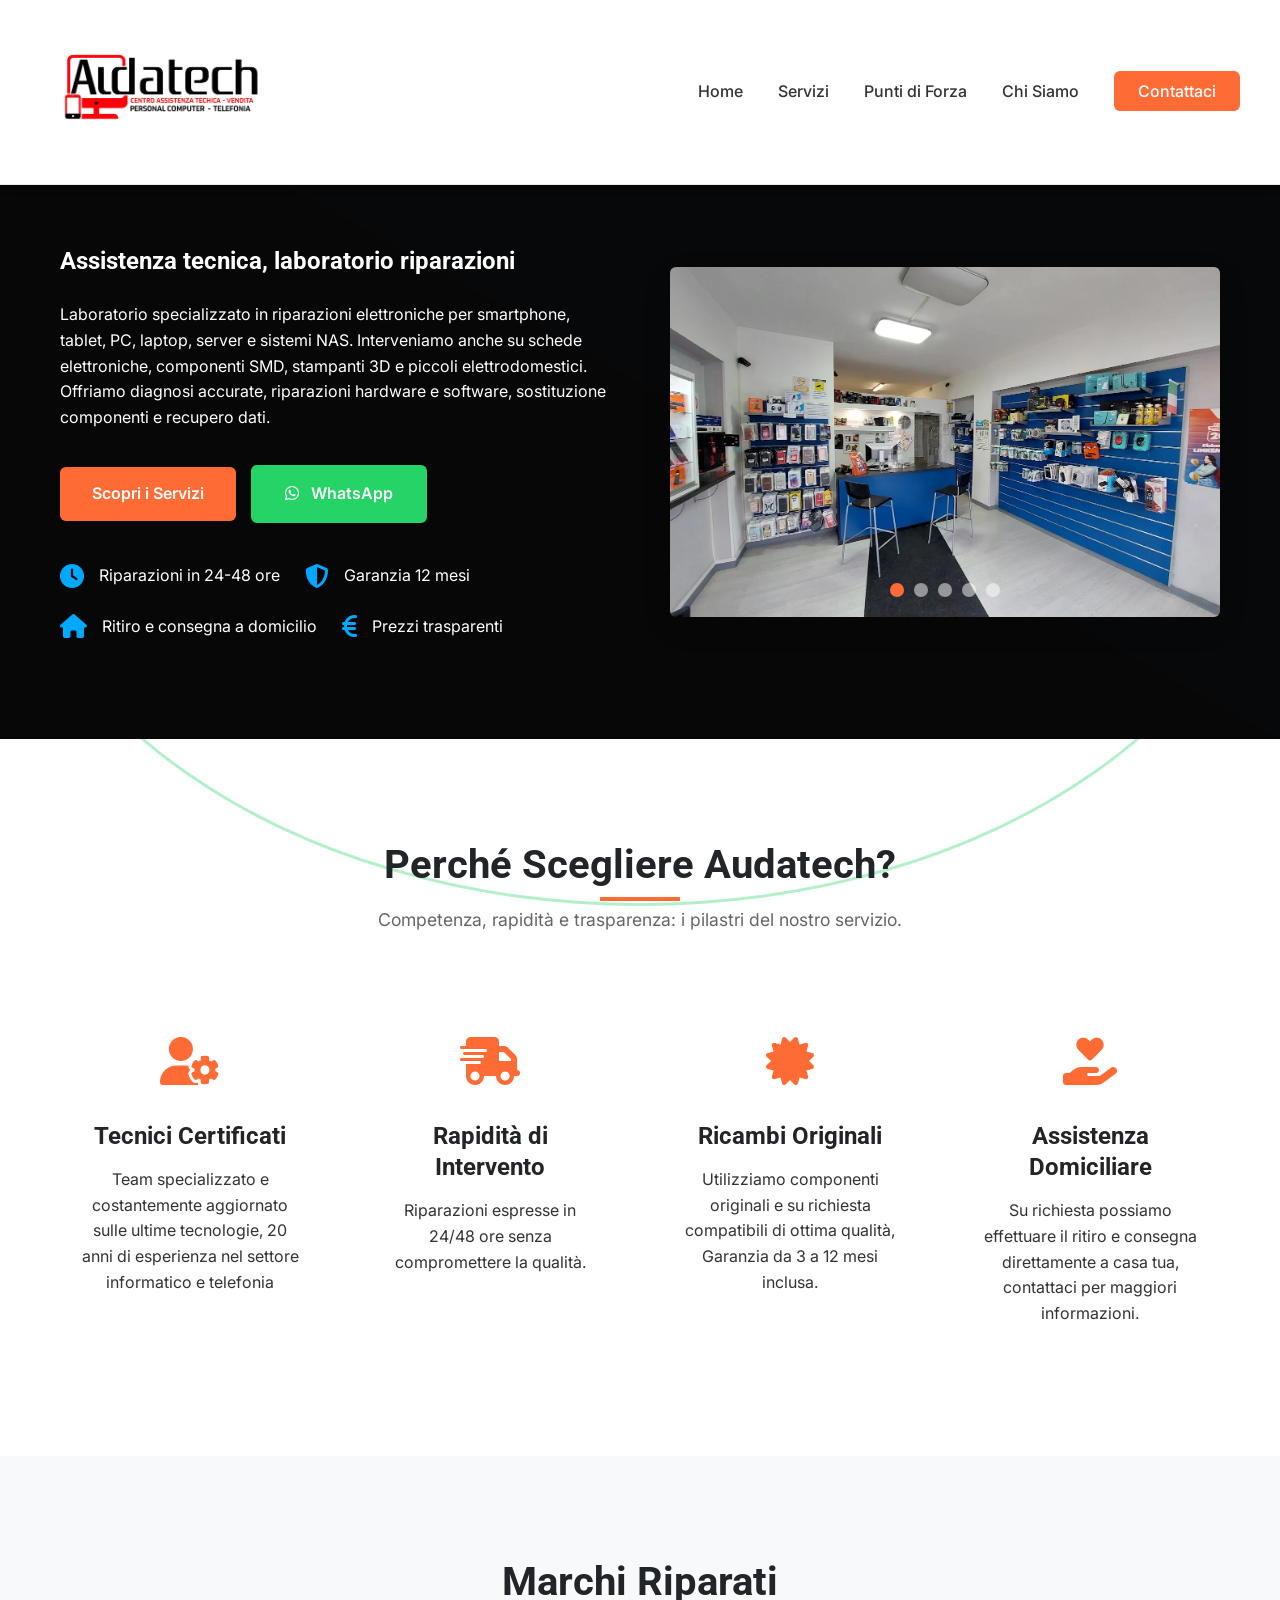
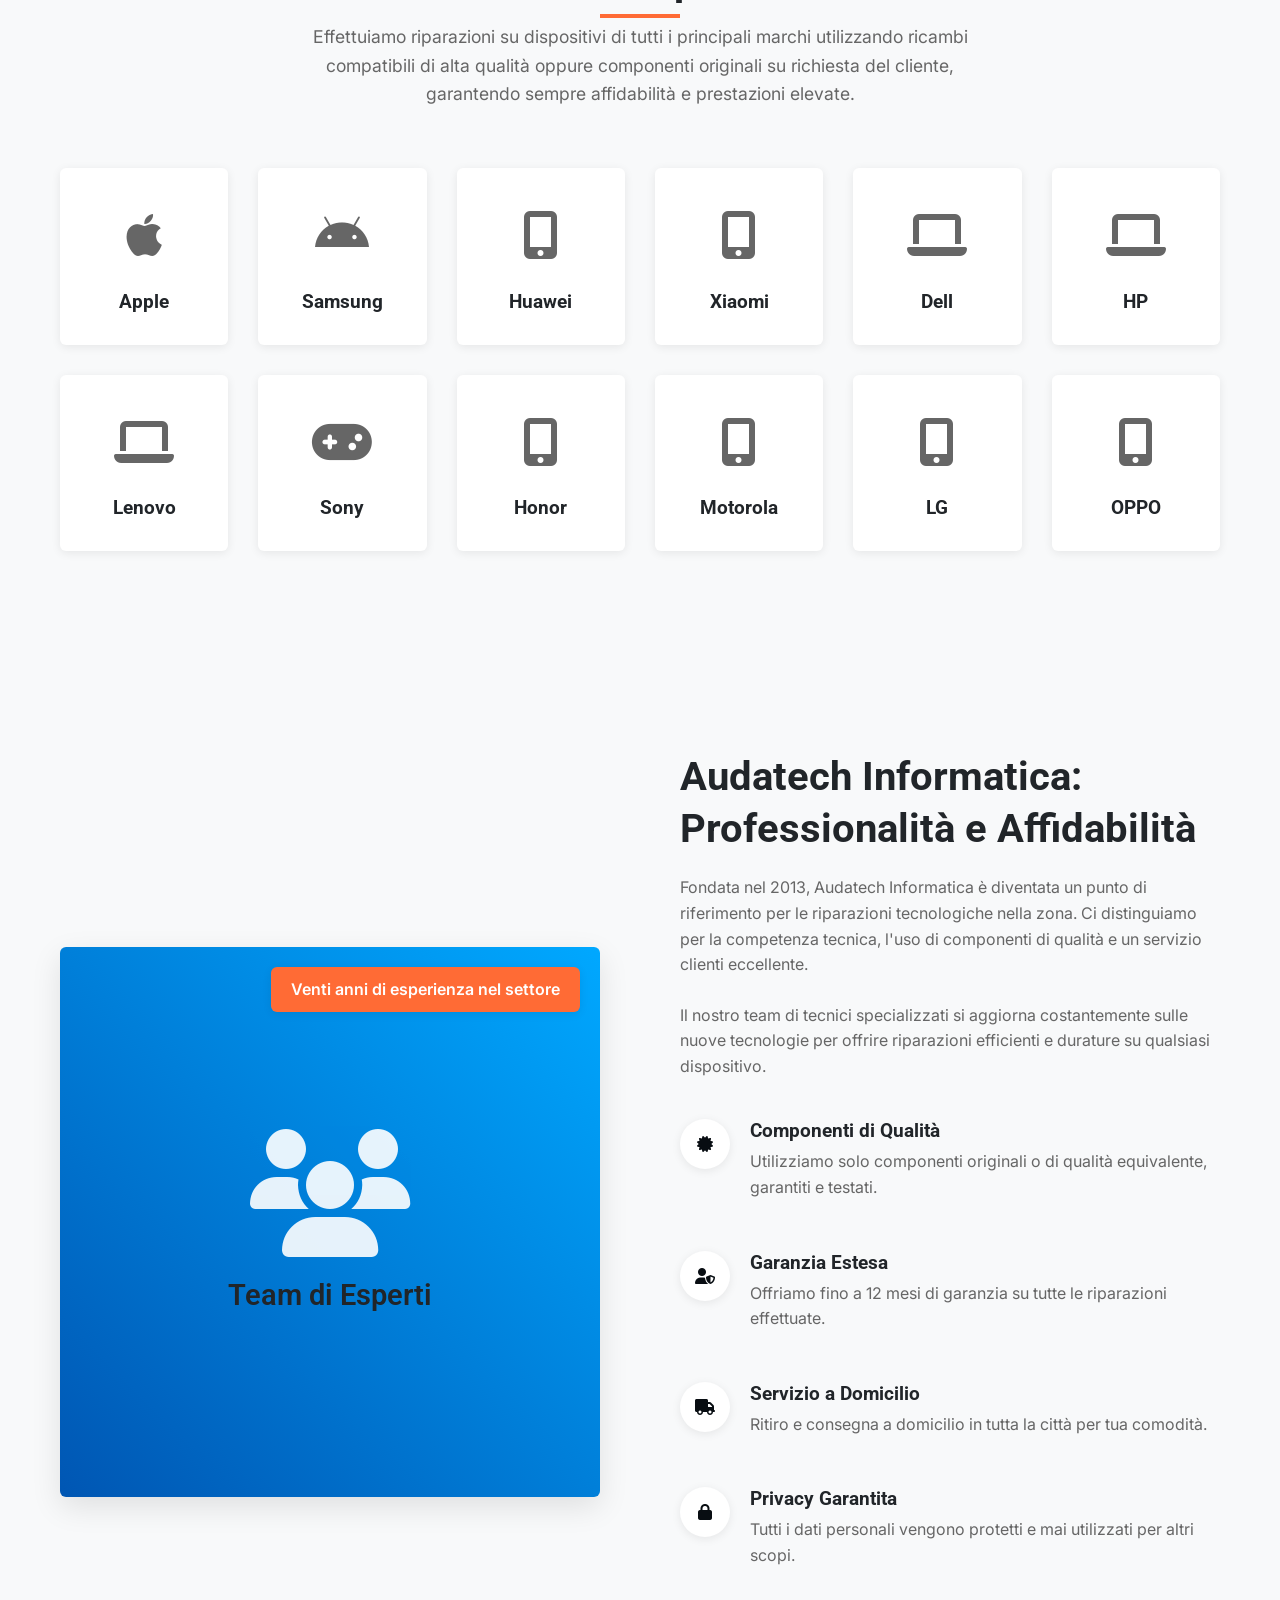
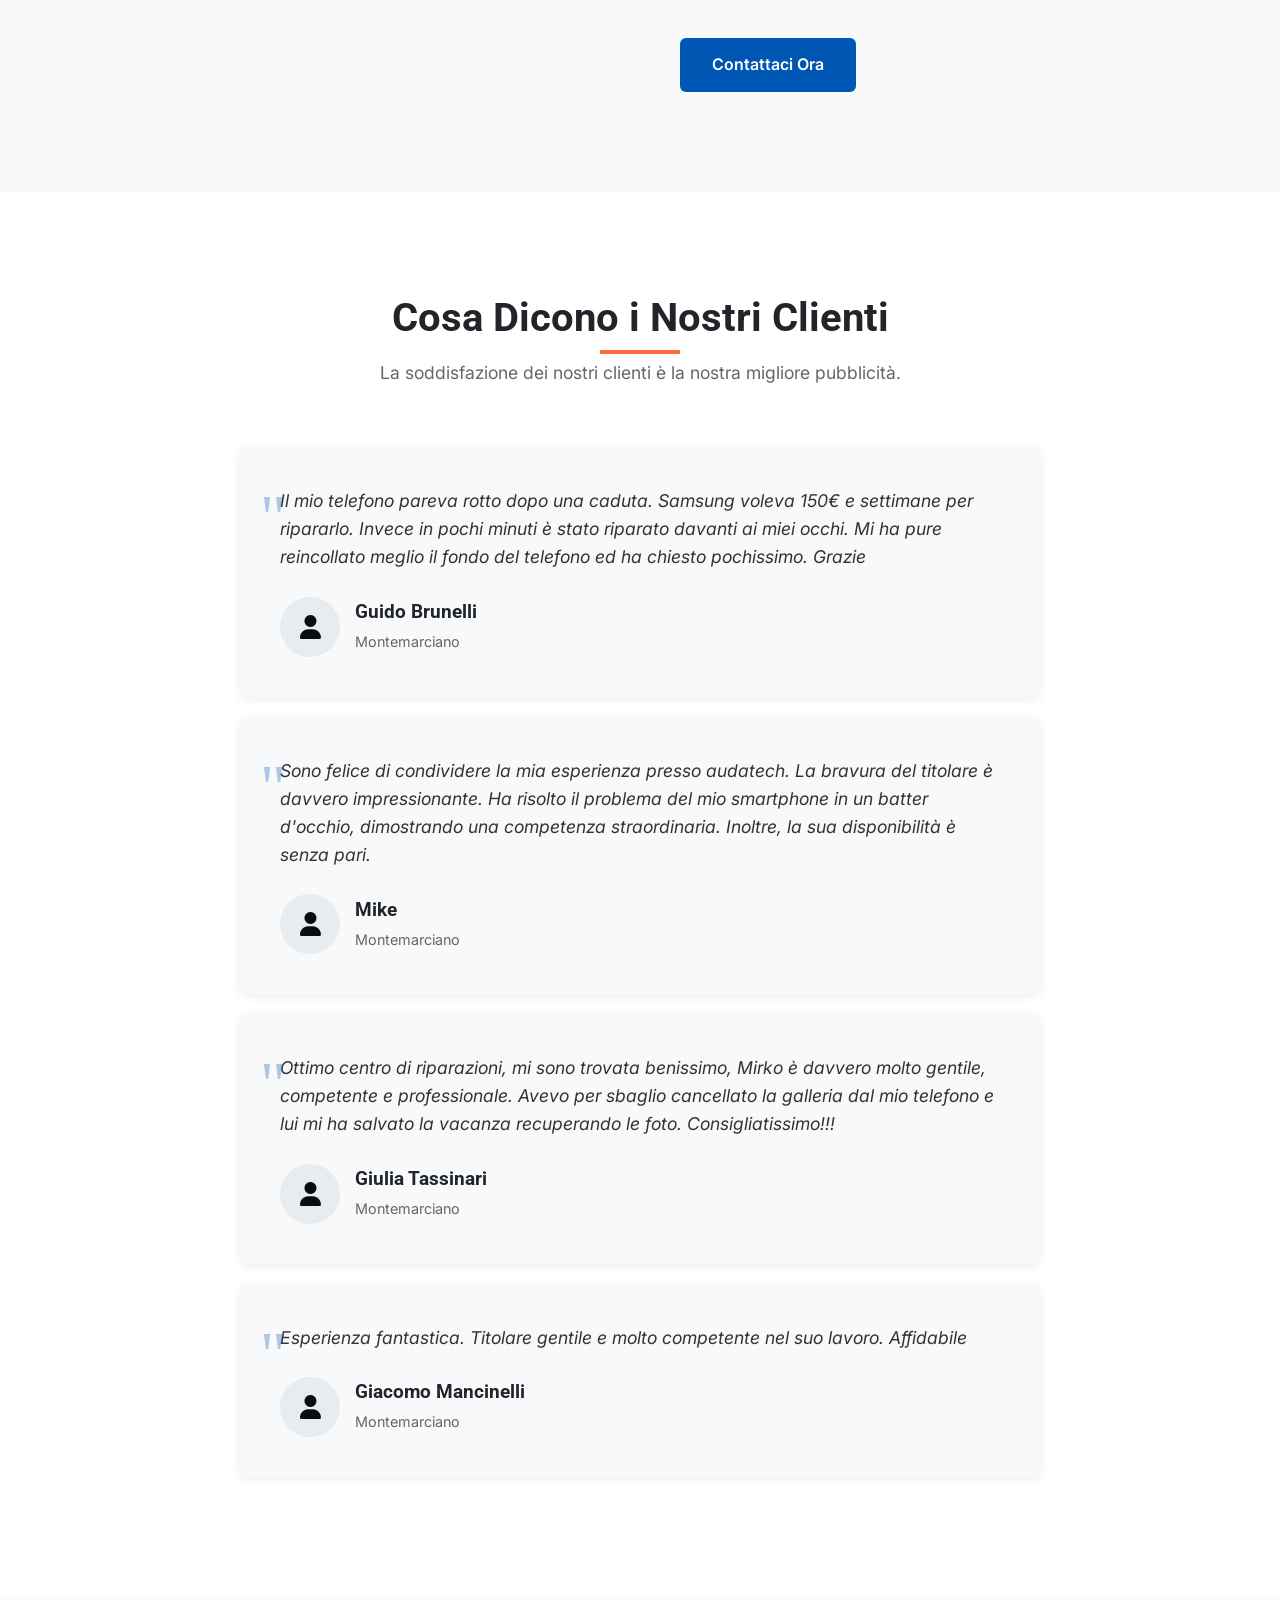
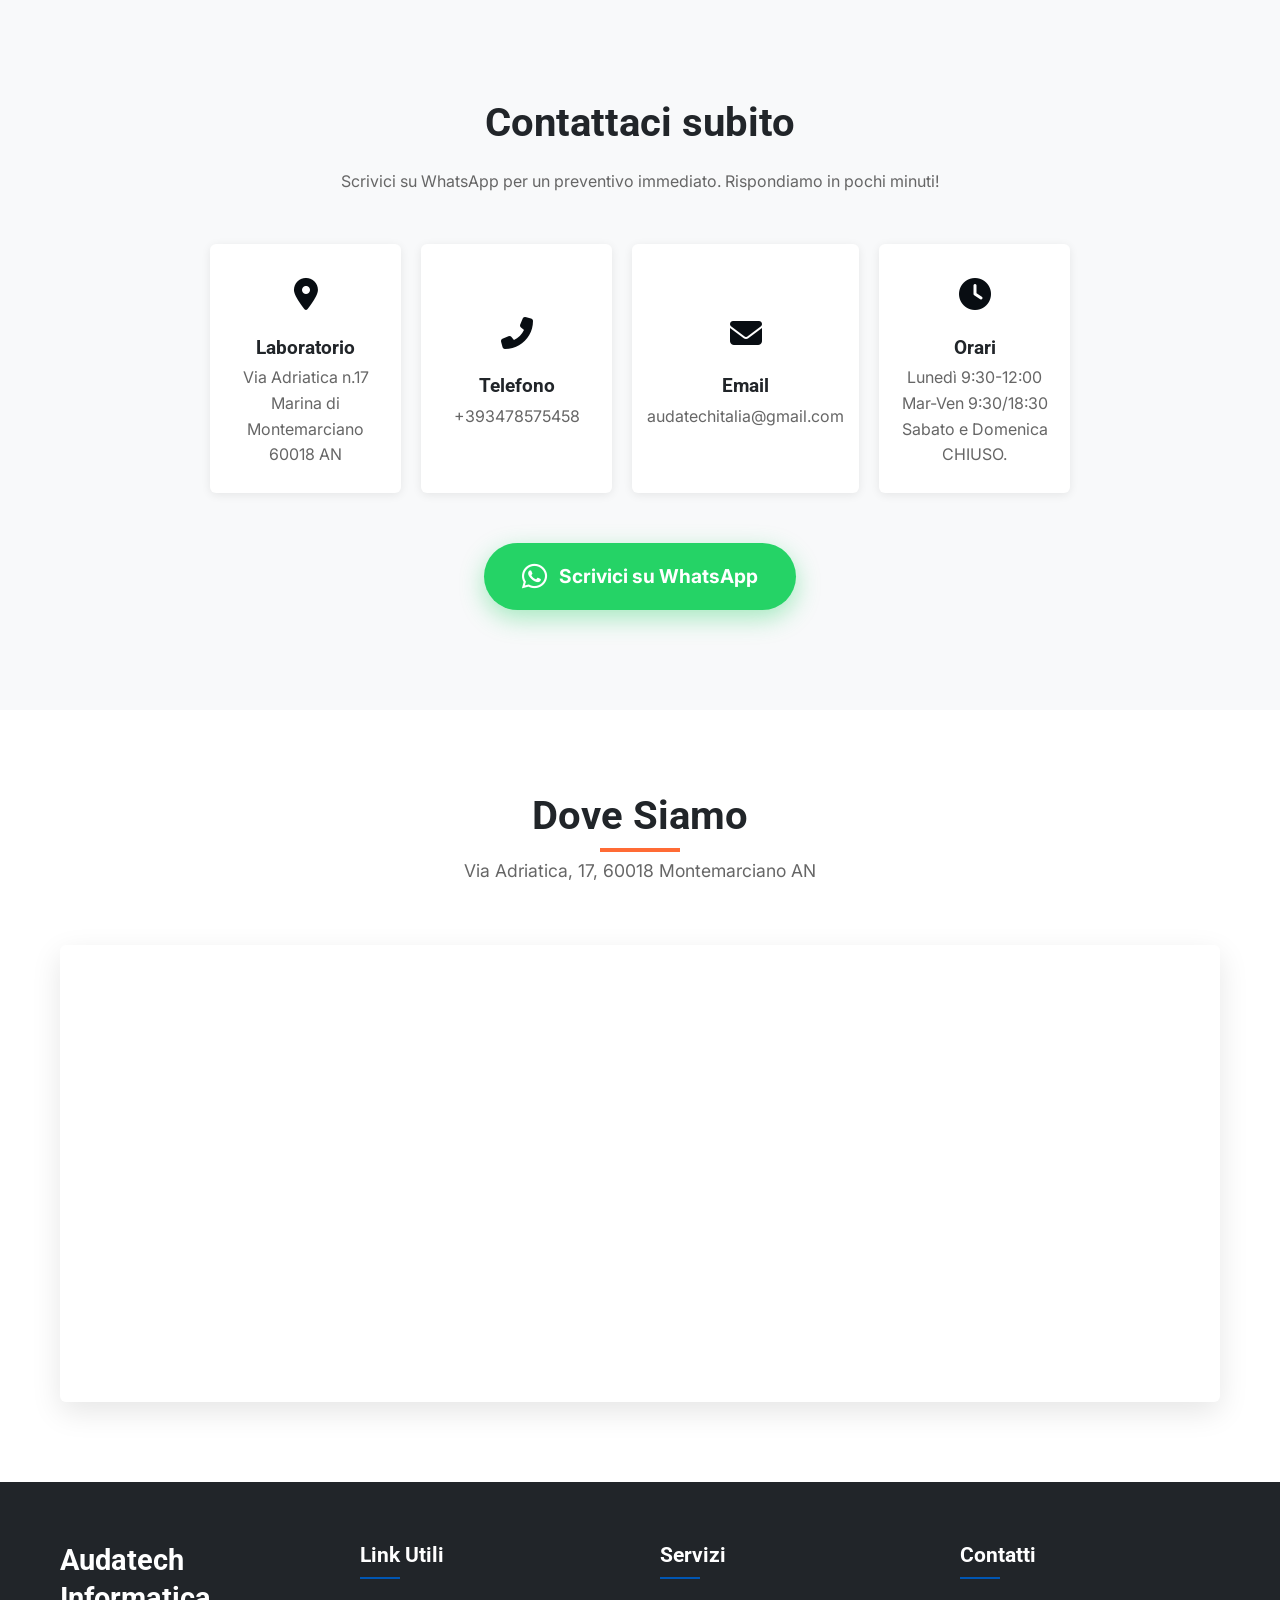
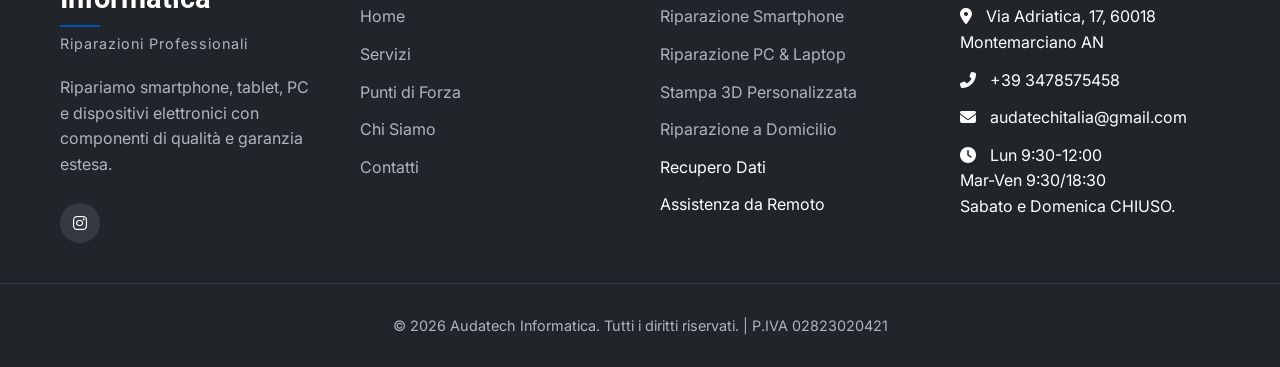
==== commit fc41c0c3: "fx" ====
--- a/index.html
+++ b/index.html
@@ -190,6 +190,13 @@
                 <div class="testimonial">
                     <p>Ottimo centro di riparazioni, mi sono trovata benissimo, Mirko è davvero molto gentile, competente e professionale. Avevo per sbaglio cancellato la galleria dal mio telefono e lui mi ha salvato la vacanza recuperando le foto. Consigliatissimo!!!</p>
                     <div class="testimonial-author"><div class="author-avatar"><i class="fas fa-user"></i></div><div class="author-info"><h4>Giulia Tassinari</h4><p>Montemarciano</p></div></div>
+                </div>
+            </div>
+        </div>
+             <div class="testimonials-slider">
+                <div class="testimonial">
+                    <p>Esperienza fantastica. Titolare gentile e molto competente nel suo lavoro. Affidabile</p>
+                    <div class="testimonial-author"><div class="author-avatar"><i class="fas fa-user"></i></div><div class="author-info"><h4>Giacomo Mancinelli</h4><p>Montemarciano</p></div></div>
                 </div>
             </div>
         </div>
